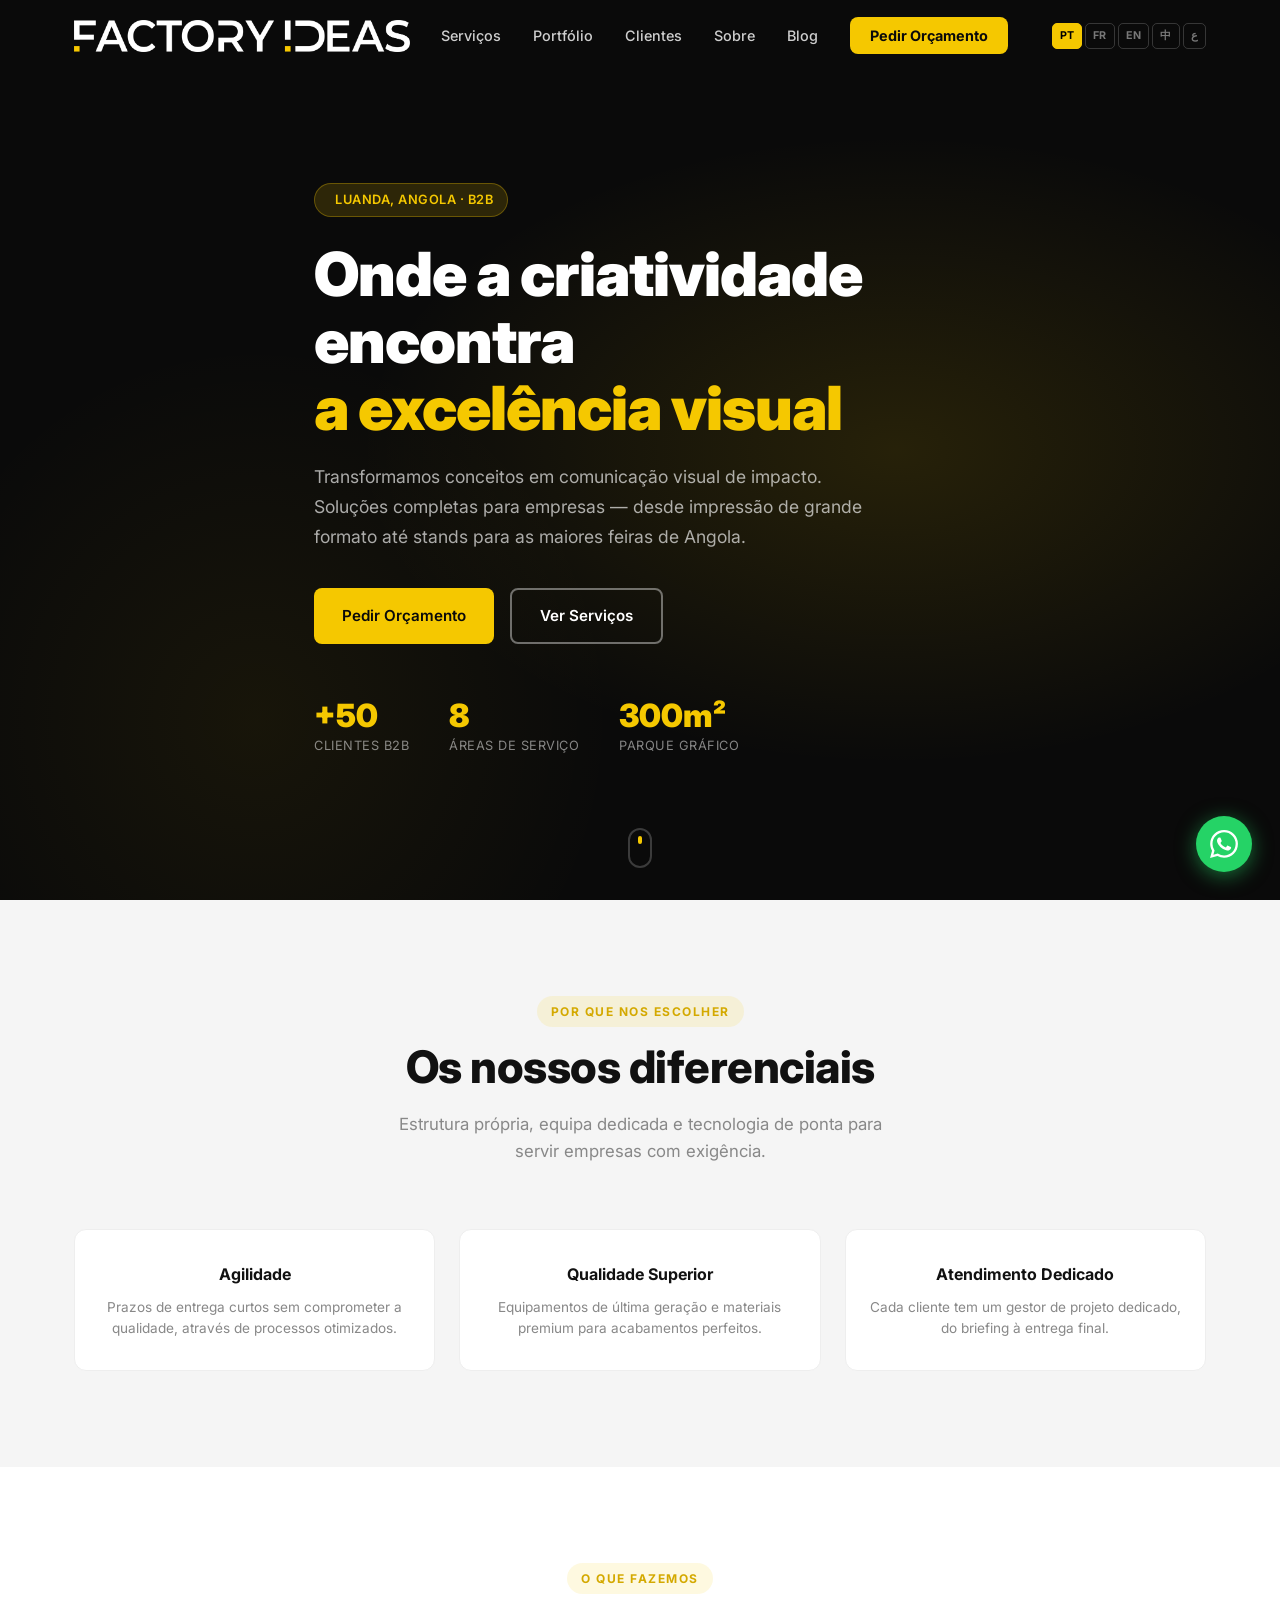
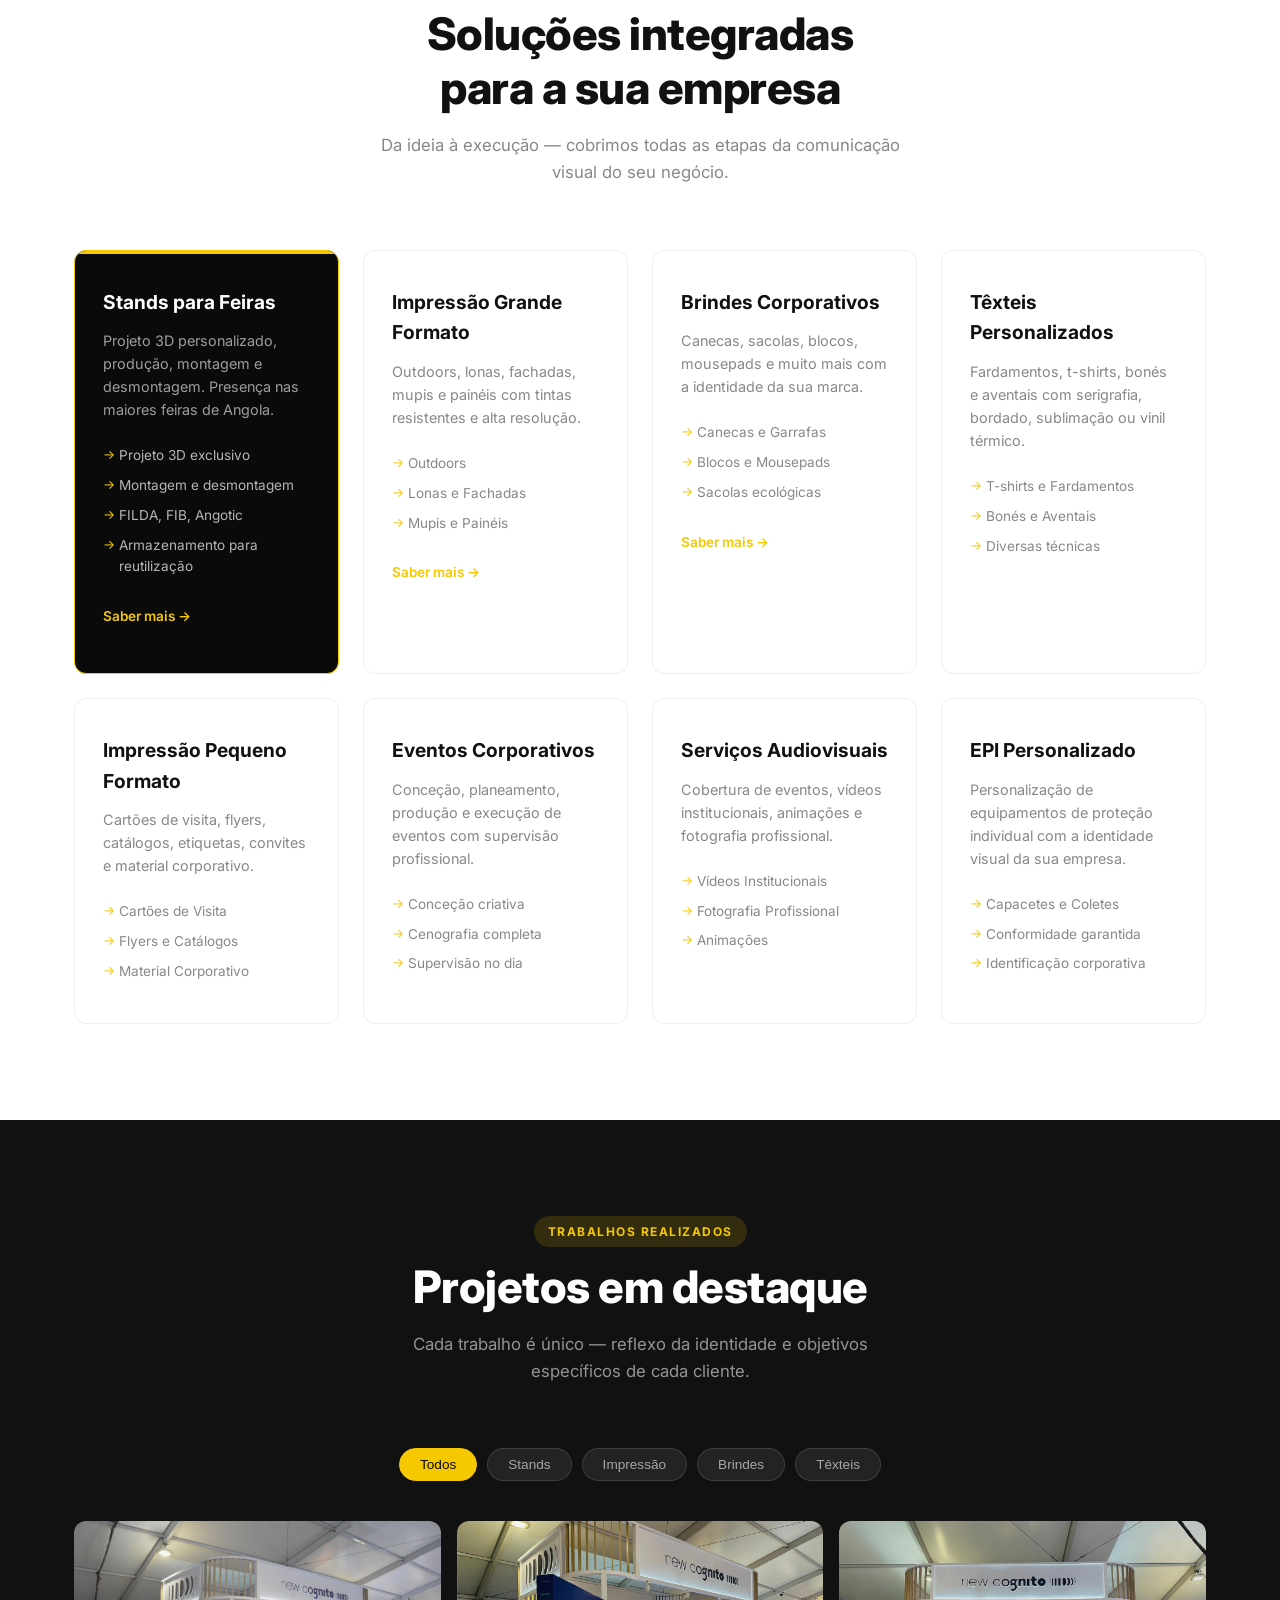
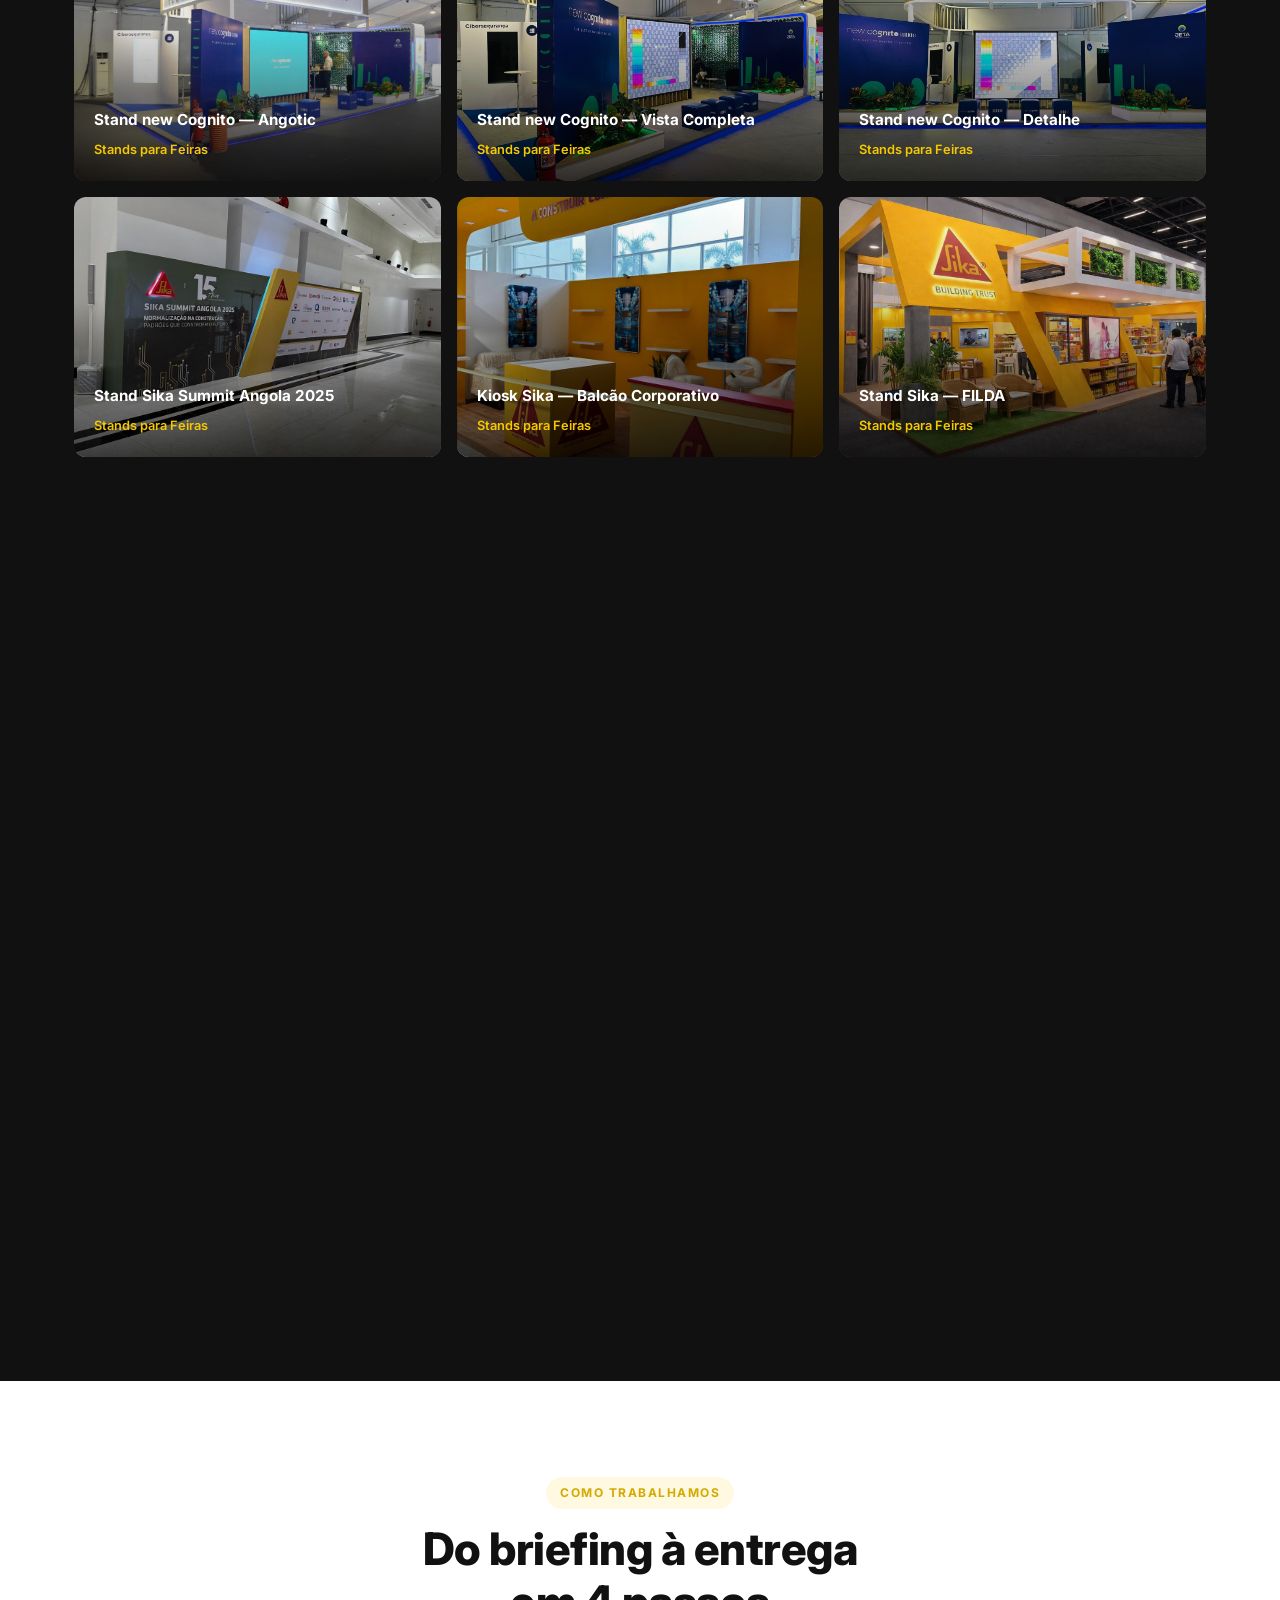
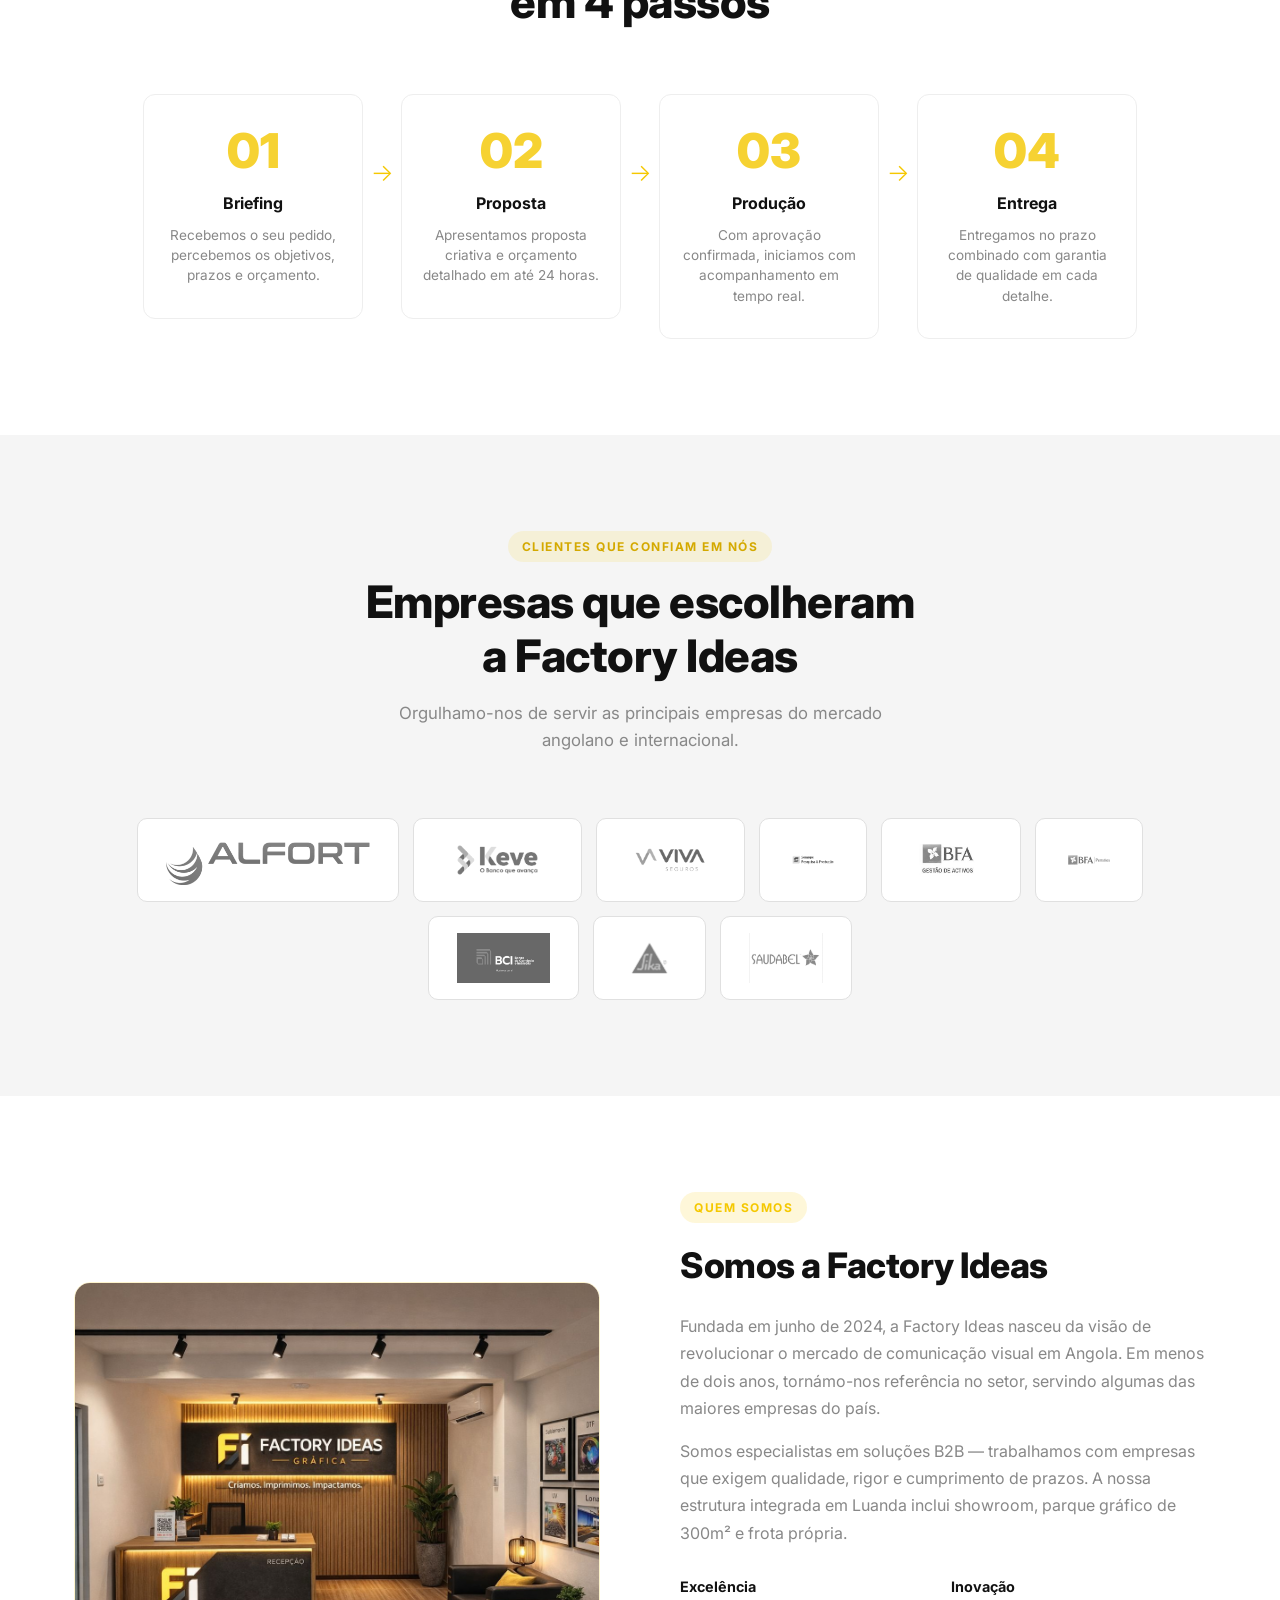
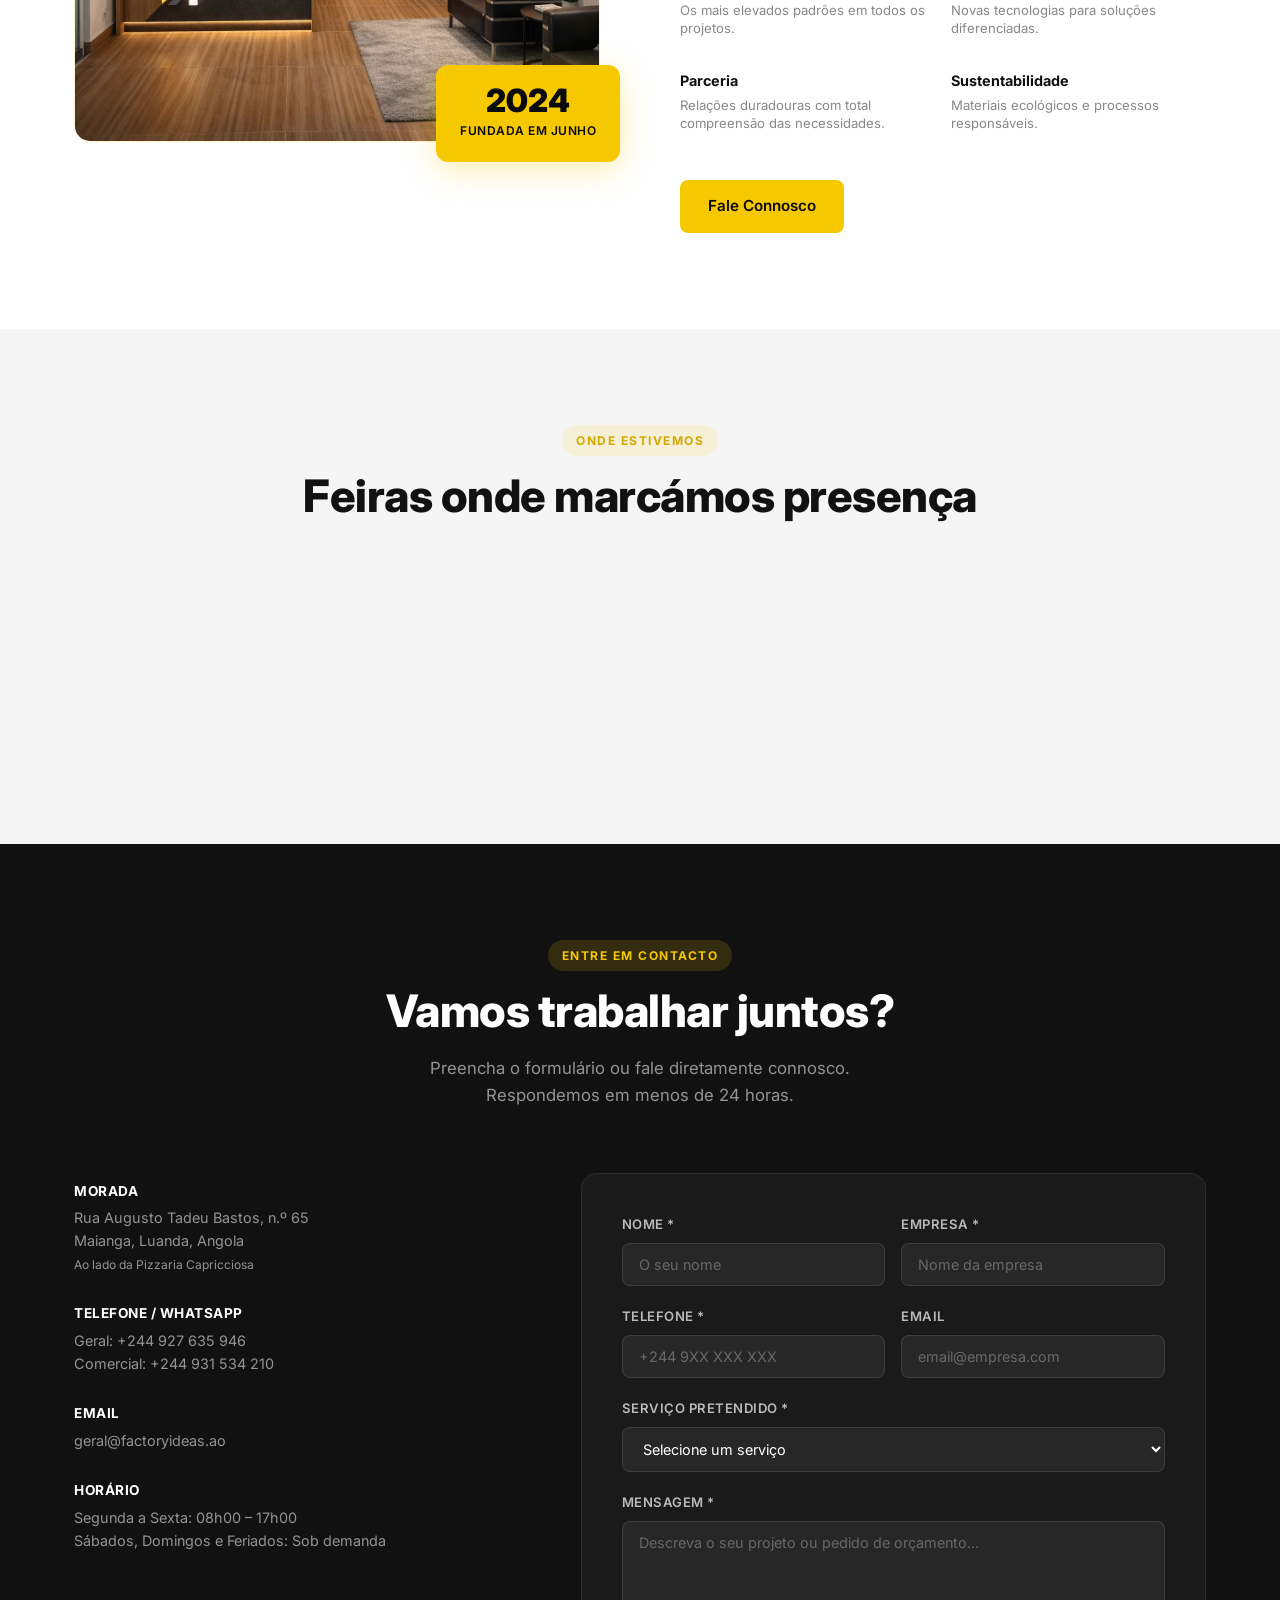
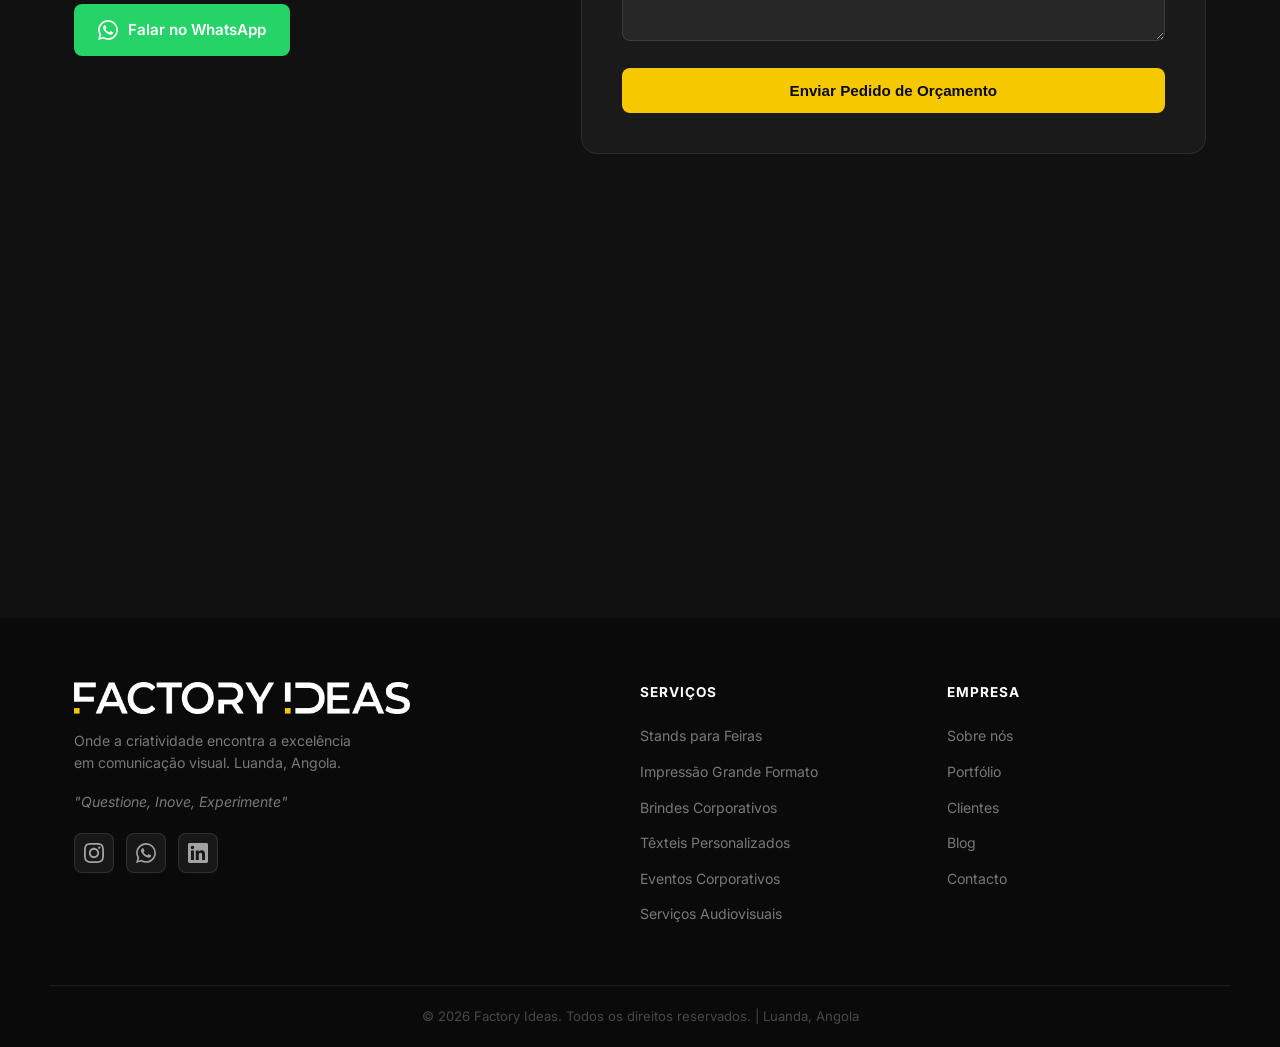
==== index.html @ 939442af "Refinar endereço: Maianga + landmark Pizzaria Capricciosa - addressLocality JSON-LD: "Luanda" → "Mai" ====
<!DOCTYPE html>
<html lang="pt" dir="ltr">
<head>
  <meta charset="UTF-8" />
  <meta name="viewport" content="width=device-width, initial-scale=1.0" />

  <!-- ══ SEO PRIMÁRIO ══════════════════════════════════════════════ -->
  <title>Factory Ideas | Stands para Feiras, Impressão & Comunicação Visual em Angola</title>
  <meta name="description" content="Factory Ideas — Especialistas B2B em comunicação visual em Angola. Stands para feiras FILDA, FIB e Angotic, impressão de grande formato, brindes corporativos, têxteis personalizados e eventos. Parque gráfico próprio de 300m² em Luanda." />
  <meta name="keywords" content="stands para feiras Angola, stands FILDA, stands FIB, stands Angotic, impressão grande formato Luanda, brindes corporativos Angola, comunicação visual Angola, têxteis personalizados Angola, eventos corporativos Angola, Factory Ideas, produção gráfica Luanda, gráfica em Luanda, gráfica Angola, EPI personalizado Angola, uniformes corporativos Angola, fardamentos empresariais Luanda, roll-ups Luanda, banners Angola, outdoors Luanda, sinalética Angola, design gráfico Luanda, branding Angola, publicidade Angola" />
  <meta name="author" content="Factory Ideas" />
  <meta name="robots" content="index, follow, max-image-preview:large, max-snippet:-1, max-video-preview:-1" />
  <meta name="theme-color" content="#0A0A0A" />
  <meta name="google-site-verification" content="xNqT1PXM_LF_NpMO4c_1KA5Avrl47koDBpOOQMMRkoU" />
  <meta name="copyright" content="Factory Ideas, Luanda, Angola" />
  <meta name="language" content="Portuguese" />
  <meta name="revisit-after" content="7 days" />
  <meta name="rating" content="general" />

  <!-- ══ CANONICAL & HREFLANG ═════════════════════════════════════ -->
  <link rel="canonical" href="https://www.factoryideas.ao/" />
  <link rel="alternate" hreflang="pt" href="https://www.factoryideas.ao/" />
  <link rel="alternate" hreflang="en" href="https://www.factoryideas.ao/?lang=en" />
  <link rel="alternate" hreflang="fr" href="https://www.factoryideas.ao/?lang=fr" />
  <link rel="alternate" hreflang="zh-Hans" href="https://www.factoryideas.ao/?lang=zh" />
  <link rel="alternate" hreflang="ar" href="https://www.factoryideas.ao/?lang=ar" />
  <link rel="alternate" hreflang="x-default" href="https://www.factoryideas.ao/" />

  <!-- ══ GEO / LOCAL SEO ══════════════════════════════════════════ -->
  <meta name="geo.region" content="AO-LUA" />
  <meta name="geo.placename" content="Luanda, Angola" />
  <meta name="geo.position" content="-8.8383;13.2344" />
  <meta name="ICBM" content="-8.8383, 13.2344" />

  <!-- ══ OPEN GRAPH (Facebook, LinkedIn, WhatsApp) ════════════════ -->
  <meta property="og:type" content="website" />
  <meta property="og:site_name" content="Factory Ideas" />
  <meta property="og:title" content="Factory Ideas | Stands, Impressão & Comunicação Visual em Angola" />
  <meta property="og:description" content="Especialistas B2B em comunicação visual — stands para FILDA, FIB e Angotic, impressão de grande formato, brindes corporativos e têxteis personalizados. Parque gráfico 300m² em Luanda, Angola." />
  <meta property="og:image" content="https://www.factoryideas.ao/images/stand-cognito-1.jpg" />
  <meta property="og:image:width" content="1200" />
  <meta property="og:image:height" content="630" />
  <meta property="og:image:alt" content="Stand corporativo produzido pela Factory Ideas para a Angotic" />
  <meta property="og:url" content="https://www.factoryideas.ao/" />
  <meta property="og:locale" content="pt_AO" />
  <meta property="og:locale:alternate" content="en_US" />
  <meta property="og:locale:alternate" content="fr_FR" />

  <!-- ══ TWITTER / X CARD ═════════════════════════════════════════ -->
  <meta name="twitter:card" content="summary_large_image" />
  <meta name="twitter:site" content="@factoryideasao" />
  <meta name="twitter:creator" content="@factoryideasao" />
  <meta name="twitter:title" content="Factory Ideas | Comunicação Visual B2B em Angola" />
  <meta name="twitter:description" content="Stands para feiras, impressão de grande formato, brindes corporativos e têxteis personalizados para empresas em Angola." />
  <meta name="twitter:image" content="https://www.factoryideas.ao/images/stand-cognito-1.jpg" />
  <meta name="twitter:image:alt" content="Stand corporativo produzido pela Factory Ideas" />

  <!-- ══ FAVICON ═══════════════════════════════════════════════════ -->
  <link rel="icon" type="image/svg+xml" href="data:image/svg+xml,%3Csvg xmlns='http://www.w3.org/2000/svg' viewBox='0 0 191.89 185.86'%3E%3Crect width='191.89' height='185.86' fill='%230A0A0A'/%3E%3Cpath fill='%23F5C800' d='M33.05,28.94v56.56h85.92v29.21H33.05v.02H0V0h129.9v28.94H33.05Z'/%3E%3Cpath fill='%23F5C800' d='M158.84,0h33.05v114.72h-33.05V0Z'/%3E%3Crect fill='%23F5C800' y='152.81' width='33.05' height='33.05'/%3E%3Crect fill='%23F5C800' x='158.84' y='152.81' width='33.05' height='33.05'/%3E%3C/svg%3E" />
  <link rel="apple-touch-icon" href="images/apple-touch-icon.png" />
  <link rel="manifest" href="manifest.json" />

  <!-- ══ PERFORMANCE ═══════════════════════════════════════════════ -->
  <link rel="preconnect" href="https://fonts.googleapis.com" />
  <link rel="preconnect" href="https://fonts.gstatic.com" crossorigin />
  <link rel="preload" as="image" href="images/stand-cognito-1.jpg" />
  <link href="https://fonts.googleapis.com/css2?family=Inter:wght@300;400;500;600;700;800;900&display=swap" rel="stylesheet" />
  <link rel="stylesheet" href="style.css" />
  <link rel="sitemap" type="application/xml" title="Sitemap" href="/sitemap.xml" />

  <!-- ══ JSON-LD STRUCTURED DATA ══════════════════════════════════ -->
  <script type="application/ld+json">
  {
    "@context": "https://schema.org",
    "@graph": [
      {
        "@type": ["LocalBusiness", "ProfessionalService"],
        "@id": "https://www.factoryideas.ao/#business",
        "name": "Factory Ideas",
        "legalName": "Factory Ideas — Comunicação Visual Lda.",
        "alternateName": ["Factory Ideas Angola", "Factory Ideas Luanda", "FI Comunicação Visual"],
        "description": "Especialistas em comunicação visual B2B em Angola. Stands para feiras, impressão de grande formato, brindes corporativos, têxteis personalizados e eventos corporativos. Parque gráfico próprio de 300m² em Luanda.",
        "slogan": "Comunicação Visual B2B de Excelência em Angola",
        "url": "https://www.factoryideas.ao",
        "logo": {
          "@type": "ImageObject",
          "url": "https://www.factoryideas.ao/images/logo-branco.png",
          "width": 300,
          "height": 100
        },
        "image": [
          "https://www.factoryideas.ao/images/stand-cognito-1.jpg",
          "https://www.factoryideas.ao/images/stand-sika-summit.jpg",
          "https://www.factoryideas.ao/images/recepcao.jpg"
        ],
        "telephone": ["+244927635946", "+244931534210"],
        "email": "geral@factoryideas.ao",
        "address": {
          "@type": "PostalAddress",
          "streetAddress": "Rua Augusto Tadeu Bastos, n.º 65",
          "addressLocality": "Maianga",
          "addressRegion": "Luanda",
          "postalCode": "",
          "addressCountry": "AO"
        },
        "hasMap": "https://www.google.com/maps?q=Pizzaria+Capricciosa+Maianga+Luanda+Angola",
        "openingHoursSpecification": [
          {
            "@type": "OpeningHoursSpecification",
            "dayOfWeek": ["Monday","Tuesday","Wednesday","Thursday","Friday"],
            "opens": "08:00",
            "closes": "17:00"
          },
          {
            "@type": "OpeningHoursSpecification",
            "dayOfWeek": "Saturday",
            "opens": "09:00",
            "closes": "13:00"
          }
        ],
        "priceRange": "$$",
        "currenciesAccepted": "AOA, USD",
        "paymentAccepted": "Transferência Bancária, Numerário",
        "areaServed": [
          { "@type": "Country", "name": "Angola" },
          { "@type": "City", "name": "Luanda" },
          { "@type": "City", "name": "Benguela" },
          { "@type": "City", "name": "Huambo" },
          { "@type": "City", "name": "Lobito" }
        ],
        "knowsAbout": [
          "Comunicação Visual",
          "Stands para Feiras",
          "Impressão Digital Grande Formato",
          "Brindes Corporativos",
          "Sinalética",
          "Têxteis Personalizados",
          "Eventos Corporativos",
          "Produção Gráfica",
          "Design Gráfico",
          "Branding Corporativo",
          "Outdoors e Mupis",
          "Fardamentos Empresariais",
          "Decoração de Montras",
          "Vinil Adesivo",
          "Roll-ups e X-Banners"
        ],
        "knowsLanguage": ["pt", "en", "fr", "zh", "ar"],
        "foundingDate": "2024-06",
        "numberOfEmployees": {
          "@type": "QuantitativeValue",
          "minValue": 10,
          "maxValue": 20
        },
        "parentOrganization": {
          "@type": "Organization",
          "name": "INOV Holding",
          "url": "https://www.inov.ao"
        },
        "hasOfferCatalog": {
          "@type": "OfferCatalog",
          "name": "Serviços de Comunicação Visual",
          "itemListElement": [
            { "@type": "Offer", "itemOffered": { "@type": "Service", "name": "Stands para Feiras", "description": "Projecto 3D personalizado, produção, montagem e desmontagem para FILDA, FIB, Angotic e mais feiras.", "serviceType": "Stand Design & Build", "areaServed": "Angola", "provider": { "@id": "https://www.factoryideas.ao/#business" } } },
            { "@type": "Offer", "itemOffered": { "@type": "Service", "name": "Impressão Grande Formato", "description": "Outdoors, lonas, fachadas, mupis e painéis com tintas UV resistentes e alta resolução.", "serviceType": "Large Format Printing", "areaServed": "Angola" } },
            { "@type": "Offer", "itemOffered": { "@type": "Service", "name": "Brindes Corporativos", "description": "Canecas, sacolas, blocos, mousepads e artigos personalizados com a identidade da sua marca.", "serviceType": "Corporate Merchandise", "areaServed": "Angola" } },
            { "@type": "Offer", "itemOffered": { "@type": "Service", "name": "Têxteis Personalizados", "description": "Fardamentos, t-shirts, bonés e aventais com serigrafia, bordado, sublimação ou vinil térmico.", "serviceType": "Custom Textiles", "areaServed": "Angola" } },
            { "@type": "Offer", "itemOffered": { "@type": "Service", "name": "Eventos Corporativos", "description": "Conceção, planeamento, produção e execução de eventos com supervisão profissional.", "serviceType": "Event Production", "areaServed": "Angola" } },
            { "@type": "Offer", "itemOffered": { "@type": "Service", "name": "Serviços Audiovisuais", "description": "Cobertura de eventos, vídeos institucionais, animações e fotografia profissional.", "serviceType": "Audiovisual Services", "areaServed": "Angola" } },
            { "@type": "Offer", "itemOffered": { "@type": "Service", "name": "EPI Personalizado", "description": "Personalização de equipamentos de proteção individual com identidade visual corporativa.", "serviceType": "Custom PPE", "areaServed": "Angola" } },
            { "@type": "Offer", "itemOffered": { "@type": "Service", "name": "Sinalética e Placas", "description": "Placas de identificação, sinalização interior e exterior, letras em acrílico, PVC e alumínio.", "serviceType": "Signage", "areaServed": "Angola" } },
            { "@type": "Offer", "itemOffered": { "@type": "Service", "name": "Roll-ups e X-Banners", "description": "Estruturas portáteis com impressão de alta qualidade para eventos, recepções e pontos de venda.", "serviceType": "Portable Displays", "areaServed": "Angola" } },
            { "@type": "Offer", "itemOffered": { "@type": "Service", "name": "Design Gráfico", "description": "Criação de identidade visual, logotipos, catálogos, brochuras e materiais de marketing.", "serviceType": "Graphic Design", "areaServed": "Angola" } }
          ]
        },
        "sameAs": [
          "https://www.instagram.com/factoryideas.ao",
          "https://www.facebook.com/factoryideas.ao",
          "https://www.linkedin.com/company/factory-ideas-ao"
        ],
        "aggregateRating": {
          "@type": "AggregateRating",
          "ratingValue": "4.9",
          "reviewCount": "47",
          "bestRating": "5",
          "worstRating": "1"
        }
      },
      {
        "@type": "WebSite",
        "@id": "https://www.factoryideas.ao/#website",
        "url": "https://www.factoryideas.ao",
        "name": "Factory Ideas",
        "alternateName": "Factory Ideas Angola",
        "description": "Comunicação Visual B2B de Excelência em Angola",
        "publisher": { "@id": "https://www.factoryideas.ao/#business" },
        "inLanguage": ["pt-AO", "en", "fr", "zh-Hans", "ar"],
        "potentialAction": [
          {
            "@type": "SearchAction",
            "target": {
              "@type": "EntryPoint",
              "urlTemplate": "https://www.factoryideas.ao/?q={search_term_string}"
            },
            "query-input": "required name=search_term_string"
          },
          {
            "@type": "ContactAction",
            "target": "https://www.factoryideas.ao/#contacto"
          }
        ]
      },
      {
        "@type": "WebPage",
        "@id": "https://www.factoryideas.ao/#webpage",
        "url": "https://www.factoryideas.ao/",
        "name": "Factory Ideas | Stands para Feiras, Impressão & Comunicação Visual em Angola",
        "isPartOf": { "@id": "https://www.factoryideas.ao/#website" },
        "about": { "@id": "https://www.factoryideas.ao/#business" },
        "description": "Empresa líder de comunicação visual B2B em Angola. Stands para feiras FILDA, FIB, Angotic. Impressão grande formato, brindes corporativos, têxteis personalizados e eventos. Gráfica em Luanda com parque próprio de 300m².",
        "primaryImageOfPage": {
          "@type": "ImageObject",
          "url": "https://www.factoryideas.ao/images/stand-cognito-1.jpg"
        },
        "breadcrumb": {
          "@type": "BreadcrumbList",
          "itemListElement": [
            { "@type": "ListItem", "position": 1, "name": "Início", "item": "https://www.factoryideas.ao/" }
          ]
        },
        "speakable": {
          "@type": "SpeakableSpecification",
          "cssSelector": ["h1", "h2", ".section-header p"]
        },
        "lastReviewed": "2026-04-08"
      },
      {
        "@type": "FAQPage",
        "mainEntity": [
          {
            "@type": "Question",
            "name": "Que tipos de stands fazem para feiras em Angola?",
            "acceptedAnswer": { "@type": "Answer", "text": "A Factory Ideas produz stands personalizados para todas as principais feiras de Angola — FILDA, FIB, Angotic, Agro Expo, Saúde Expo e Tech Angola. Inclui projecto 3D exclusivo, produção, montagem, desmontagem e armazenamento para reutilização." }
          },
          {
            "@type": "Question",
            "name": "Fazem entrega de brindes corporativos em toda Angola?",
            "acceptedAnswer": { "@type": "Answer", "text": "Sim. A Factory Ideas entrega brindes corporativos em todo o território angolano. Temos stock de materiais prontos e também produzimos por encomenda com a identidade visual da sua empresa." }
          },
          {
            "@type": "Question",
            "name": "Qual é o prazo mínimo para encomendar um stand para feira?",
            "acceptedAnswer": { "@type": "Answer", "text": "Recomendamos um prazo mínimo de 3 a 4 semanas para stands de média complexidade. Para projectos maiores ou com elementos especiais, sugerimos 6 a 8 semanas. Contacte-nos para projectos urgentes." }
          },
          {
            "@type": "Question",
            "name": "Fazem impressão de grande formato para exteriores?",
            "acceptedAnswer": { "@type": "Answer", "text": "Sim. Produzimos outdoors, lonas de fachada, mupis, painéis de rua e revestimentos de superfícies com tintas UV resistentes às condições climatéricas de Angola." }
          },
          {
            "@type": "Question",
            "name": "Como posso solicitar um orçamento?",
            "acceptedAnswer": { "@type": "Answer", "text": "Pode solicitar um orçamento preenchendo o formulário no nosso site, enviando email para geral@factoryideas.ao, ou contactando-nos directamente via WhatsApp no +244 927 635 946. Respondemos em menos de 24 horas." }
          },
          {
            "@type": "Question",
            "name": "Onde fica a gráfica da Factory Ideas em Luanda?",
            "acceptedAnswer": { "@type": "Answer", "text": "A Factory Ideas está localizada na Rua Augusto Tadeu Bastos, n.º 65, Maianga, Luanda — ao lado da Pizzaria Capricciosa. Temos um parque gráfico próprio de 300m² com equipamentos de impressão digital de última geração. Pode visitar o nosso showroom de segunda a sexta das 08h às 17h." }
          },
          {
            "@type": "Question",
            "name": "A Factory Ideas faz fardamentos e uniformes corporativos?",
            "acceptedAnswer": { "@type": "Answer", "text": "Sim. Produzimos fardamentos empresariais completos incluindo t-shirts, polos, camisas, bonés, aventais e coletes. Utilizamos técnicas de serigrafia, bordado, sublimação e vinil térmico. Fazemos desde pequenas quantidades até grandes encomendas para empresas." }
          },
          {
            "@type": "Question",
            "name": "Qual é a melhor gráfica em Luanda para empresas?",
            "acceptedAnswer": { "@type": "Answer", "text": "A Factory Ideas é uma referência em comunicação visual B2B em Luanda, com parque gráfico próprio de 300m² na Maianga. Oferecemos impressão de grande formato, produção de stands, brindes, têxteis e eventos corporativos. Trabalhamos com as maiores marcas de Angola incluindo clientes das feiras FILDA, FIB e Angotic." }
          },
          {
            "@type": "Question",
            "name": "Fazem roll-ups e banners para eventos em Luanda?",
            "acceptedAnswer": { "@type": "Answer", "text": "Sim. Produzimos roll-ups, X-banners, backdrops, bandeiras e todo tipo de material portátil para eventos, conferências, lançamentos de produtos e pontos de venda. Impressão em alta resolução com entrega rápida em Luanda." }
          },
          {
            "@type": "Question",
            "name": "A Factory Ideas faz design gráfico e branding?",
            "acceptedAnswer": { "@type": "Answer", "text": "Sim. A nossa equipa de design cria identidades visuais completas, logotipos, catálogos, brochuras, packaging e materiais de marketing. Fazemos o projecto 3D de stands e toda a comunicação visual integrada para a sua marca." }
          }
        ]
      }
    ]
  }
  </script>
</head>
<body>

  <!-- NAV -->
  <nav id="navbar">
    <div class="container nav-inner">
      <a href="#" class="logo">
        <img src="images/logo-branco.png" alt="Factory Ideas" class="logo-img" />
      </a>
      <ul class="nav-links" id="navLinks">
        <li><a href="#servicos" data-i18n="nav.servicos">Serviços</a></li>
        <li><a href="#portfolio" data-i18n="nav.portfolio">Portfólio</a></li>
        <li><a href="#clientes" data-i18n="nav.clientes">Clientes</a></li>
        <li><a href="#sobre" data-i18n="nav.sobre">Sobre</a></li>
        <li><a href="/blog/">Blog</a></li>
        <li><a href="#contacto" class="btn-nav" data-i18n="nav.orcamento">Pedir Orçamento</a></li>
      </ul>
      <div class="lang-switcher" id="langSwitcher">
        <button class="lang-btn active" data-lang="pt" onclick="setLang('pt')">PT</button>
        <button class="lang-btn" data-lang="fr" onclick="setLang('fr')">FR</button>
        <button class="lang-btn" data-lang="en" onclick="setLang('en')">EN</button>
        <button class="lang-btn" data-lang="zh" onclick="setLang('zh')">中</button>
        <button class="lang-btn" data-lang="ar" onclick="setLang('ar')">ع</button>
      </div>
      <button class="hamburger" id="hamburger" aria-label="Menu">
        <span></span><span></span><span></span>
      </button>
    </div>
  </nav>

  <!-- HERO -->
  <section class="hero" id="inicio">
    <div class="hero-bg"></div>
    <div class="container hero-content">
      <span class="badge" data-i18n="hero.badge">Luanda, Angola · B2B</span>
      <h1 data-i18n-html="hero.h1">Onde a criatividade encontra<br /><em>a excelência visual</em></h1>
      <p data-i18n="hero.p">Transformamos conceitos em comunicação visual de impacto. Soluções completas para empresas — desde impressão de grande formato até stands para as maiores feiras de Angola.</p>
      <div class="hero-btns">
        <a href="#contacto" class="btn btn-primary" data-i18n="hero.btn1">Pedir Orçamento</a>
        <a href="#servicos" class="btn btn-outline" data-i18n="hero.btn2">Ver Serviços</a>
      </div>
      <div class="hero-stats">
        <div class="stat"><strong>+50</strong><span data-i18n="hero.stat1">Clientes B2B</span></div>
        <div class="stat"><strong>8</strong><span data-i18n="hero.stat2">Áreas de Serviço</span></div>
        <div class="stat"><strong>300m²</strong><span data-i18n="hero.stat3">Parque Gráfico</span></div>
      </div>
    </div>
    <div class="hero-scroll"><span></span></div>
  </section>

  <!-- DIFERENCIAIS -->
  <section class="section section-dif">
    <div class="container">
      <div class="section-header">
        <span class="tag" data-i18n="dif.tag">Por que nos escolher</span>
        <h2 data-i18n="dif.h2">Os nossos diferenciais</h2>
        <p data-i18n="dif.p">Estrutura própria, equipa dedicada e tecnologia de ponta para servir empresas com exigência.</p>
      </div>
      <div class="dif-grid">
        <div class="dif-card">
          <h3 data-i18n="dif.c1.h3">Agilidade</h3>
          <p data-i18n="dif.c1.p">Prazos de entrega curtos sem comprometer a qualidade, através de processos otimizados.</p>
        </div>
        <div class="dif-card">
          <h3 data-i18n="dif.c2.h3">Qualidade Superior</h3>
          <p data-i18n="dif.c2.p">Equipamentos de última geração e materiais premium para acabamentos perfeitos.</p>
        </div>
        <div class="dif-card">
          <h3 data-i18n="dif.c3.h3">Atendimento Dedicado</h3>
          <p data-i18n="dif.c3.p">Cada cliente tem um gestor de projeto dedicado, do briefing à entrega final.</p>
        </div>
      </div>
    </div>
  </section>

  <!-- SERVIÇOS -->
  <section class="section" id="servicos">
    <div class="container">
      <div class="section-header">
        <span class="tag" data-i18n="serv.tag">O que fazemos</span>
        <h2 data-i18n-html="serv.h2">Soluções integradas<br />para a sua empresa</h2>
        <p data-i18n="serv.p">Da ideia à execução — cobrimos todas as etapas da comunicação visual do seu negócio.</p>
      </div>
      <div class="services-grid">
        <div class="service-card featured">
          <h3 data-i18n="s1.h3">Stands para Feiras</h3>
          <p data-i18n="s1.p">Projeto 3D personalizado, produção, montagem e desmontagem. Presença nas maiores feiras de Angola.</p>
          <ul>
            <li data-i18n="s1.i1">Projeto 3D exclusivo</li>
            <li data-i18n="s1.i2">Montagem e desmontagem</li>
            <li data-i18n="s1.i3">FILDA, FIB, Angotic</li>
            <li data-i18n="s1.i4">Armazenamento para reutilização</li>
          </ul>
          <a href="/stands-feiras/" class="service-card-link">Saber mais →</a>
        </div>
        <div class="service-card">
          <h3 data-i18n="s2.h3">Impressão Grande Formato</h3>
          <p data-i18n="s2.p">Outdoors, lonas, fachadas, mupis e painéis com tintas resistentes e alta resolução.</p>
          <ul>
            <li data-i18n="s2.i1">Outdoors</li>
            <li data-i18n="s2.i2">Lonas e Fachadas</li>
            <li data-i18n="s2.i3">Mupis e Painéis</li>
          </ul>
          <a href="/impressao-grande-formato/" class="service-card-link">Saber mais →</a>
        </div>
        <div class="service-card">
          <h3 data-i18n="s3.h3">Brindes Corporativos</h3>
          <p data-i18n="s3.p">Canecas, sacolas, blocos, mousepads e muito mais com a identidade da sua marca.</p>
          <ul>
            <li data-i18n="s3.i1">Canecas e Garrafas</li>
            <li data-i18n="s3.i2">Blocos e Mousepads</li>
            <li data-i18n="s3.i3">Sacolas ecológicas</li>
          </ul>
          <a href="/brindes-corporativos/" class="service-card-link">Saber mais →</a>
        </div>
        <div class="service-card">
          <h3 data-i18n="s4.h3">Têxteis Personalizados</h3>
          <p data-i18n="s4.p">Fardamentos, t-shirts, bonés e aventais com serigrafia, bordado, sublimação ou vinil térmico.</p>
          <ul>
            <li data-i18n="s4.i1">T-shirts e Fardamentos</li>
            <li data-i18n="s4.i2">Bonés e Aventais</li>
            <li data-i18n="s4.i3">Diversas técnicas</li>
          </ul>
        </div>
        <div class="service-card">
          <h3 data-i18n="s5.h3">Impressão Pequeno Formato</h3>
          <p data-i18n="s5.p">Cartões de visita, flyers, catálogos, etiquetas, convites e material corporativo.</p>
          <ul>
            <li data-i18n="s5.i1">Cartões de Visita</li>
            <li data-i18n="s5.i2">Flyers e Catálogos</li>
            <li data-i18n="s5.i3">Material Corporativo</li>
          </ul>
        </div>
        <div class="service-card">
          <h3 data-i18n="s6.h3">Eventos Corporativos</h3>
          <p data-i18n="s6.p">Conceção, planeamento, produção e execução de eventos com supervisão profissional.</p>
          <ul>
            <li data-i18n="s6.i1">Conceção criativa</li>
            <li data-i18n="s6.i2">Cenografia completa</li>
            <li data-i18n="s6.i3">Supervisão no dia</li>
          </ul>
        </div>
        <div class="service-card">
          <h3 data-i18n="s7.h3">Serviços Audiovisuais</h3>
          <p data-i18n="s7.p">Cobertura de eventos, vídeos institucionais, animações e fotografia profissional.</p>
          <ul>
            <li data-i18n="s7.i1">Vídeos Institucionais</li>
            <li data-i18n="s7.i2">Fotografia Profissional</li>
            <li data-i18n="s7.i3">Animações</li>
          </ul>
        </div>
        <div class="service-card">
          <h3 data-i18n="s8.h3">EPI Personalizado</h3>
          <p data-i18n="s8.p">Personalização de equipamentos de proteção individual com a identidade visual da sua empresa.</p>
          <ul>
            <li data-i18n="s8.i1">Capacetes e Coletes</li>
            <li data-i18n="s8.i2">Conformidade garantida</li>
            <li data-i18n="s8.i3">Identificação corporativa</li>
          </ul>
        </div>
      </div>
    </div>
  </section>

  <!-- PORTFOLIO -->
  <section class="section section-dark" id="portfolio">
    <div class="container">
      <div class="section-header light">
        <span class="tag" data-i18n="port.tag">Trabalhos realizados</span>
        <h2 data-i18n="port.h2">Projetos em destaque</h2>
        <p data-i18n="port.p">Cada trabalho é único — reflexo da identidade e objetivos específicos de cada cliente.</p>
      </div>
      <div class="portfolio-filter">
        <button class="filter-btn active" data-filter="all" data-i18n="port.all">Todos</button>
        <button class="filter-btn" data-filter="stands" data-i18n="port.stands">Stands</button>
        <button class="filter-btn" data-filter="impressao" data-i18n="port.impressao">Impressão</button>
        <button class="filter-btn" data-filter="brindes" data-i18n="port.brindes">Brindes</button>
        <button class="filter-btn" data-filter="texteis" data-i18n="port.texteis">Têxteis</button>
      </div>
      <div class="portfolio-grid" id="portfolioGrid">
        <div class="portfolio-item" data-cat="stands">
          <div class="portfolio-img" style="background-image:url('images/stand-cognito-1.jpg')">
            <div class="portfolio-overlay"><h4>Stand new Cognito — Angotic</h4><span data-i18n="s1.h3">Stands para Feiras</span></div>
          </div>
        </div>
        <div class="portfolio-item" data-cat="stands">
          <div class="portfolio-img" style="background-image:url('images/stand-cognito-2.jpg')">
            <div class="portfolio-overlay"><h4>Stand new Cognito — Vista Completa</h4><span data-i18n="s1.h3">Stands para Feiras</span></div>
          </div>
        </div>
        <div class="portfolio-item" data-cat="stands">
          <div class="portfolio-img" style="background-image:url('images/stand-cognito-3.jpg')">
            <div class="portfolio-overlay"><h4>Stand new Cognito — Detalhe</h4><span data-i18n="s1.h3">Stands para Feiras</span></div>
          </div>
        </div>
        <div class="portfolio-item" data-cat="stands">
          <div class="portfolio-img" style="background-image:url('images/stand-sika-summit.jpg')">
            <div class="portfolio-overlay"><h4>Stand Sika Summit Angola 2025</h4><span data-i18n="s1.h3">Stands para Feiras</span></div>
          </div>
        </div>
        <div class="portfolio-item" data-cat="stands">
          <div class="portfolio-img" style="background-image:url('images/stand-sika-kiosk.jpg')">
            <div class="portfolio-overlay"><h4>Kiosk Sika — Balcão Corporativo</h4><span data-i18n="s1.h3">Stands para Feiras</span></div>
          </div>
        </div>
        <div class="portfolio-item" data-cat="stands">
          <div class="portfolio-img" style="background-image:url('images/stand-sika-1.jpg')">
            <div class="portfolio-overlay"><h4>Stand Sika — FILDA</h4><span data-i18n="s1.h3">Stands para Feiras</span></div>
          </div>
        </div>
        <div class="portfolio-item" data-cat="impressao">
          <div class="portfolio-img" style="background-image:url('images/lona-tis.jpg')">
            <div class="portfolio-overlay"><h4>Lona Grande Formato — TIS Suntech</h4><span data-i18n="s2.h3">Impressão Grande Formato</span></div>
          </div>
        </div>
        <div class="portfolio-item" data-cat="impressao">
          <div class="portfolio-img" style="background-image:url('images/outdoor-nopea.jpg')">
            <div class="portfolio-overlay"><h4>Outdoor — Nopea Energy</h4><span data-i18n="s2.h3">Impressão Grande Formato</span></div>
          </div>
        </div>
        <div class="portfolio-item" data-cat="brindes">
          <div class="portfolio-img" style="background-image:url('images/brinde-toyota-cfao.jpg')">
            <div class="portfolio-overlay"><h4>Kit Corporativo — Toyota by CFAO</h4><span data-i18n="s3.h3">Brindes Corporativos</span></div>
          </div>
        </div>
        <div class="portfolio-item" data-cat="brindes">
          <div class="portfolio-img" style="background-image:url('images/brinde-keve-garrafa.jpg')">
            <div class="portfolio-overlay"><h4>Garrafa Personalizada — Keve Agronegócio</h4><span data-i18n="s3.h3">Brindes Corporativos</span></div>
          </div>
        </div>
        <div class="portfolio-item" data-cat="brindes">
          <div class="portfolio-img" style="background-image:url('images/caneca-sonangol.jpg')">
            <div class="portfolio-overlay"><h4>Impressão UV — Sonangol E&amp;P</h4><span data-i18n="s3.h3">Brindes Corporativos</span></div>
          </div>
        </div>
        <div class="portfolio-item" data-cat="brindes">
          <div class="portfolio-img" style="background-image:url('images/brinde-set.jpg')">
            <div class="portfolio-overlay"><h4>Set de Brindes Corporativos</h4><span data-i18n="s3.h3">Brindes Corporativos</span></div>
          </div>
        </div>
        <div class="portfolio-item" data-cat="texteis">
          <div class="portfolio-img" style="background-image:url('images/textil-polo.jpg');background-position:top center;">
            <div class="portfolio-overlay"><h4>Polo Bordado — Sonangol E&amp;P</h4><span data-i18n="s4.h3">Têxteis Personalizados</span></div>
          </div>
        </div>
        <div class="portfolio-item" data-cat="brindes">
          <div class="portfolio-img" style="background-image:url('images/brinde-rebuçados.jpg')">
            <div class="portfolio-overlay"><h4>Rebuçados Personalizados</h4><span data-i18n="s3.h3">Brindes Corporativos</span></div>
          </div>
        </div>
      </div>
    </div>
  </section>

  <!-- PROCESSO -->
  <section class="section" id="processo">
    <div class="container">
      <div class="section-header">
        <span class="tag" data-i18n="proc.tag">Como trabalhamos</span>
        <h2 data-i18n-html="proc.h2">Do briefing à entrega<br />em 4 passos</h2>
      </div>
      <div class="process-steps">
        <div class="step">
          <div class="step-num">01</div>
          <h3 data-i18n="proc.s1.h3">Briefing</h3>
          <p data-i18n="proc.s1.p">Recebemos o seu pedido, percebemos os objetivos, prazos e orçamento.</p>
        </div>
        <div class="step-arrow">→</div>
        <div class="step">
          <div class="step-num">02</div>
          <h3 data-i18n="proc.s2.h3">Proposta</h3>
          <p data-i18n="proc.s2.p">Apresentamos proposta criativa e orçamento detalhado em até 24 horas.</p>
        </div>
        <div class="step-arrow">→</div>
        <div class="step">
          <div class="step-num">03</div>
          <h3 data-i18n="proc.s3.h3">Produção</h3>
          <p data-i18n="proc.s3.p">Com aprovação confirmada, iniciamos com acompanhamento em tempo real.</p>
        </div>
        <div class="step-arrow">→</div>
        <div class="step">
          <div class="step-num">04</div>
          <h3 data-i18n="proc.s4.h3">Entrega</h3>
          <p data-i18n="proc.s4.p">Entregamos no prazo combinado com garantia de qualidade em cada detalhe.</p>
        </div>
      </div>
    </div>
  </section>

  <!-- CLIENTES -->
  <section class="section section-clientes" id="clientes">
    <div class="container">
      <div class="section-header">
        <span class="tag" data-i18n="cli.tag">Clientes que confiam em nós</span>
        <h2 data-i18n-html="cli.h2">Empresas que escolheram<br />a Factory Ideas</h2>
        <p data-i18n="cli.p">Orgulhamo-nos de servir as principais empresas do mercado angolano e internacional.</p>
      </div>
      <div class="clients-grid">
        <div class="client-card"><img src="images/clientes/alfort.png" alt="Alfort Petroleum" /></div>
        <div class="client-card"><img src="images/clientes/keve.png" alt="Keve" /></div>
        <div class="client-card"><img src="images/clientes/viva-seguros.png" alt="VIVA Seguros" /></div>
        <div class="client-card"><img src="images/clientes/sonangol.png" alt="Sonangol E&amp;P" /></div>
        <div class="client-card"><img src="images/clientes/bfa-gestao.jpg" alt="BFA Gestão de Activos" /></div>
        <div class="client-card"><img src="images/clientes/bfa-pensoes.jpg" alt="BFA Pensões" /></div>
        <div class="client-card"><img src="images/clientes/bci.png" alt="BCI" /></div>
        <div class="client-card"><img src="images/clientes/sika.png" alt="Sika" /></div>
        <div class="client-card"><img src="images/clientes/saudabel.jpg" alt="Saudabel" /></div>
      </div>
    </div>
  </section>

  <!-- SOBRE -->
  <section class="section section-about" id="sobre">
    <div class="container about-grid">
      <div class="about-visual">
        <div class="about-img-block">
          <div class="about-img-main"><img src="images/recepcao.jpg" alt="Recepção Factory Ideas — Showroom em Luanda" loading="lazy" /></div>
          <div class="about-badge-float">
            <strong data-i18n="sobre.badge.strong">2024</strong>
            <span data-i18n="sobre.badge.span">Fundada em Junho</span>
          </div>
        </div>
      </div>
      <div class="about-text">
        <span class="tag" data-i18n="sobre.tag">Quem somos</span>
        <h2 data-i18n="sobre.h2">Somos a Factory Ideas</h2>
        <p data-i18n="sobre.p1">Fundada em junho de 2024, a Factory Ideas nasceu da visão de revolucionar o mercado de comunicação visual em Angola. Em menos de dois anos, tornámo-nos referência no setor, servindo algumas das maiores empresas do país.</p>
        <p data-i18n="sobre.p2">Somos especialistas em soluções B2B — trabalhamos com empresas que exigem qualidade, rigor e cumprimento de prazos. A nossa estrutura integrada em Luanda inclui showroom, parque gráfico de 300m² e frota própria.</p>
        <div class="values-grid">
          <div class="value-item"><div><strong data-i18n="sobre.v1.h">Excelência</strong><p data-i18n="sobre.v1.p">Os mais elevados padrões em todos os projetos.</p></div></div>
          <div class="value-item"><div><strong data-i18n="sobre.v2.h">Inovação</strong><p data-i18n="sobre.v2.p">Novas tecnologias para soluções diferenciadas.</p></div></div>
          <div class="value-item"><div><strong data-i18n="sobre.v3.h">Parceria</strong><p data-i18n="sobre.v3.p">Relações duradouras com total compreensão das necessidades.</p></div></div>
          <div class="value-item"><div><strong data-i18n="sobre.v4.h">Sustentabilidade</strong><p data-i18n="sobre.v4.p">Materiais ecológicos e processos responsáveis.</p></div></div>
        </div>
        <a href="#contacto" class="btn btn-primary" data-i18n="sobre.btn">Fale Connosco</a>
      </div>
    </div>
  </section>

  <!-- FEIRAS -->
  <section class="section section-feiras">
    <div class="container">
      <div class="section-header">
        <span class="tag" data-i18n="feiras.tag">Onde estivemos</span>
        <h2 data-i18n="feiras.h2">Feiras onde marcámos presença</h2>
      </div>
      <div class="feiras-list">
        <div class="feira">FILDA</div>
        <div class="feira">FIB</div>
        <div class="feira">ANGOTIC</div>
        <div class="feira">AGRO EXPO</div>
        <div class="feira">SAÚDE EXPO</div>
        <div class="feira">TECH ANGOLA</div>
      </div>
    </div>
  </section>

  <!-- CONTACTO -->
  <section class="section section-dark" id="contacto">
    <div class="container">
      <div class="section-header light">
        <span class="tag" data-i18n="cont.tag">Entre em contacto</span>
        <h2 data-i18n="cont.h2">Vamos trabalhar juntos?</h2>
        <p data-i18n="cont.p">Preencha o formulário ou fale diretamente connosco. Respondemos em menos de 24 horas.</p>
      </div>
      <div class="contact-grid">
        <div class="contact-info">
          <div class="contact-item">
            <div>
              <strong data-i18n="cont.morada">Morada</strong>
              <p>Rua Augusto Tadeu Bastos, n.º 65<br />Maianga, Luanda, Angola<br /><small>Ao lado da Pizzaria Capricciosa</small></p>
            </div>
          </div>
          <div class="contact-item">
            <div>
              <strong data-i18n="cont.tel">Telefone / WhatsApp</strong>
              <p>Geral: <a href="tel:+244927635946">+244 927 635 946</a><br />Comercial: <a href="tel:+244931534210">+244 931 534 210</a></p>
            </div>
          </div>
          <div class="contact-item">
            <div>
              <strong data-i18n="cont.email">Email</strong>
              <p><a href="mailto:geral@factoryideas.ao">geral@factoryideas.ao</a></p>
            </div>
          </div>
          <div class="contact-item">
            <div>
              <strong data-i18n="cont.horario">Horário</strong>
              <p data-i18n-html="cont.hours.text">Segunda a Sexta: 08h00 – 17h00<br />Sábados, Domingos e Feriados: Sob demanda</p>
            </div>
          </div>
          <a href="https://wa.me/244927635946" target="_blank" class="btn btn-whatsapp">
            <svg width="20" height="20" viewBox="0 0 24 24" fill="currentColor"><path d="M17.472 14.382c-.297-.149-1.758-.867-2.03-.967-.273-.099-.471-.148-.67.15-.197.297-.767.966-.94 1.164-.173.199-.347.223-.644.075-.297-.15-1.255-.463-2.39-1.475-.883-.788-1.48-1.761-1.653-2.059-.173-.297-.018-.458.13-.606.134-.133.298-.347.446-.52.149-.174.198-.298.298-.497.099-.198.05-.371-.025-.52-.075-.149-.669-1.612-.916-2.207-.242-.579-.487-.5-.669-.51-.173-.008-.371-.01-.57-.01-.198 0-.52.074-.792.372-.272.297-1.04 1.016-1.04 2.479 0 1.462 1.065 2.875 1.213 3.074.149.198 2.096 3.2 5.077 4.487.709.306 1.262.489 1.694.625.712.227 1.36.195 1.871.118.571-.085 1.758-.719 2.006-1.413.248-.694.248-1.289.173-1.413-.074-.124-.272-.198-.57-.347m-5.421 7.403h-.004a9.87 9.87 0 01-5.031-1.378l-.361-.214-3.741.982.998-3.648-.235-.374a9.86 9.86 0 01-1.51-5.26c.001-5.45 4.436-9.884 9.888-9.884 2.64 0 5.122 1.03 6.988 2.898a9.825 9.825 0 012.893 6.994c-.003 5.45-4.437 9.884-9.885 9.884m8.413-18.297A11.815 11.815 0 0012.05 0C5.495 0 .16 5.335.157 11.892c0 2.096.547 4.142 1.588 5.945L.057 24l6.305-1.654a11.882 11.882 0 005.683 1.448h.005c6.554 0 11.89-5.335 11.893-11.893a11.821 11.821 0 00-3.48-8.413z"/></svg>
            <span data-i18n="cont.wa">Falar no WhatsApp</span>
          </a>
        </div>
        <form class="contact-form" id="contactForm">
          <div class="form-row">
            <div class="form-group">
              <label data-i18n="cont.fn">Nome *</label>
              <input type="text" name="nome" data-i18n-ph="cont.fph.n" placeholder="O seu nome" required />
            </div>
            <div class="form-group">
              <label data-i18n="cont.fe">Empresa *</label>
              <input type="text" name="empresa" data-i18n-ph="cont.fph.e" placeholder="Nome da empresa" required />
            </div>
          </div>
          <div class="form-row">
            <div class="form-group">
              <label data-i18n="cont.ft">Telefone *</label>
              <input type="tel" name="telefone" data-i18n-ph="cont.fph.t" placeholder="+244 9XX XXX XXX" required />
            </div>
            <div class="form-group">
              <label data-i18n="cont.fem">Email</label>
              <input type="email" name="email" data-i18n-ph="cont.fph.em" placeholder="email@empresa.com" />
            </div>
          </div>
          <div class="form-group">
            <label data-i18n="cont.fs">Serviço pretendido *</label>
            <select name="servico" id="servicoSelect" required></select>
          </div>
          <div class="form-group">
            <label data-i18n="cont.fm">Mensagem *</label>
            <textarea name="mensagem" rows="4" data-i18n-ph="cont.fph.m" placeholder="Descreva o seu projeto ou pedido de orçamento..." required></textarea>
          </div>
          <button type="submit" class="btn btn-primary btn-full" data-i18n="cont.submit">Enviar Pedido de Orçamento</button>
          <div class="form-success" id="formSuccess" data-i18n="cont.success">
            ✅ Mensagem enviada com sucesso! Entraremos em contacto em breve.
          </div>
        </form>
      </div>
      <div class="contact-map">
        <iframe
          src="https://maps.google.com/maps?q=Pizzaria%20Capricciosa%20Maianga%20Luanda%20Angola&t=&z=18&ie=UTF8&iwloc=&output=embed"
          width="100%"
          height="320"
          style="border:0; border-radius:12px;"
          allowfullscreen=""
          loading="lazy"
          referrerpolicy="no-referrer-when-downgrade"
          title="Factory Ideas — Localização no Mapa">
        </iframe>
      </div>
    </div>
  </section>

  <!-- FOOTER -->
  <footer class="footer">
    <div class="container footer-inner">
      <div class="footer-brand">
        <a href="#" class="logo">
          <img src="images/logo-branco.png" alt="Factory Ideas" class="logo-img" />
        </a>
        <p data-i18n="foot.p">Onde a criatividade encontra a excelência em comunicação visual. Luanda, Angola.</p>
        <p class="footer-slogan"><em data-i18n="foot.slogan">"Questione, Inove, Experimente"</em></p>
        <div class="social-links">
          <a href="https://www.instagram.com/factoryideas.ao" target="_blank" aria-label="Instagram">
            <svg width="20" height="20" viewBox="0 0 24 24" fill="currentColor"><path d="M12 2.163c3.204 0 3.584.012 4.85.07 3.252.148 4.771 1.691 4.919 4.919.058 1.265.069 1.645.069 4.849 0 3.205-.012 3.584-.069 4.849-.149 3.225-1.664 4.771-4.919 4.919-1.266.058-1.644.07-4.85.07-3.204 0-3.584-.012-4.849-.07-3.26-.149-4.771-1.699-4.919-4.92-.058-1.265-.07-1.644-.07-4.849 0-3.204.013-3.583.07-4.849.149-3.227 1.664-4.771 4.919-4.919 1.266-.057 1.645-.069 4.849-.069zm0-2.163c-3.259 0-3.667.014-4.947.072-4.358.2-6.78 2.618-6.98 6.98-.059 1.281-.073 1.689-.073 4.948 0 3.259.014 3.668.072 4.948.2 4.358 2.618 6.78 6.98 6.98 1.281.058 1.689.072 4.948.072 3.259 0 3.668-.014 4.948-.072 4.354-.2 6.782-2.618 6.979-6.98.059-1.28.073-1.689.073-4.948 0-3.259-.014-3.667-.072-4.947-.196-4.354-2.617-6.78-6.979-6.98-1.281-.059-1.69-.073-4.949-.073zm0 5.838c-3.403 0-6.162 2.759-6.162 6.162s2.759 6.163 6.162 6.163 6.162-2.759 6.162-6.163c0-3.403-2.759-6.162-6.162-6.162zm0 10.162c-2.209 0-4-1.79-4-4 0-2.209 1.791-4 4-4s4 1.791 4 4c0 2.21-1.791 4-4 4zm6.406-11.845c-.796 0-1.441.645-1.441 1.44s.645 1.44 1.441 1.44c.795 0 1.439-.645 1.439-1.44s-.644-1.44-1.439-1.44z"/></svg>
          </a>
          <a href="https://wa.me/244927635946" target="_blank" aria-label="WhatsApp">
            <svg width="20" height="20" viewBox="0 0 24 24" fill="currentColor"><path d="M17.472 14.382c-.297-.149-1.758-.867-2.03-.967-.273-.099-.471-.148-.67.15-.197.297-.767.966-.94 1.164-.173.199-.347.223-.644.075-.297-.15-1.255-.463-2.39-1.475-.883-.788-1.48-1.761-1.653-2.059-.173-.297-.018-.458.13-.606.134-.133.298-.347.446-.52.149-.174.198-.298.298-.497.099-.198.05-.371-.025-.52-.075-.149-.669-1.612-.916-2.207-.242-.579-.487-.5-.669-.51-.173-.008-.371-.01-.57-.01-.198 0-.52.074-.792.372-.272.297-1.04 1.016-1.04 2.479 0 1.462 1.065 2.875 1.213 3.074.149.198 2.096 3.2 5.077 4.487.709.306 1.262.489 1.694.625.712.227 1.36.195 1.871.118.571-.085 1.758-.719 2.006-1.413.248-.694.248-1.289.173-1.413-.074-.124-.272-.198-.57-.347m-5.421 7.403h-.004a9.87 9.87 0 01-5.031-1.378l-.361-.214-3.741.982.998-3.648-.235-.374a9.86 9.86 0 01-1.51-5.26c.001-5.45 4.436-9.884 9.888-9.884 2.64 0 5.122 1.03 6.988 2.898a9.825 9.825 0 012.893 6.994c-.003 5.45-4.437 9.884-9.885 9.884m8.413-18.297A11.815 11.815 0 0012.05 0C5.495 0 .16 5.335.157 11.892c0 2.096.547 4.142 1.588 5.945L.057 24l6.305-1.654a11.882 11.882 0 005.683 1.448h.005c6.554 0 11.89-5.335 11.893-11.893a11.821 11.821 0 00-3.48-8.413z"/></svg>
          </a>
          <a href="https://www.linkedin.com/company/factory-ideas" target="_blank" aria-label="LinkedIn">
            <svg width="20" height="20" viewBox="0 0 24 24" fill="currentColor"><path d="M20.447 20.452h-3.554v-5.569c0-1.328-.027-3.037-1.852-3.037-1.853 0-2.136 1.445-2.136 2.939v5.667H9.351V9h3.414v1.561h.046c.477-.9 1.637-1.85 3.37-1.85 3.601 0 4.267 2.37 4.267 5.455v6.286zM5.337 7.433a2.062 2.062 0 01-2.063-2.065 2.064 2.064 0 112.063 2.065zm1.782 13.019H3.555V9h3.564v11.452zM22.225 0H1.771C.792 0 0 .774 0 1.729v20.542C0 23.227.792 24 1.771 24h20.451C23.2 24 24 23.227 24 22.271V1.729C24 .774 23.2 0 22.222 0h.003z"/></svg>
          </a>
        </div>
      </div>
      <div class="footer-links">
        <h4 data-i18n="foot.serv">Serviços</h4>
        <ul>
          <li><a href="/stands-feiras/" data-i18n="s1.h3">Stands para Feiras</a></li>
          <li><a href="/impressao-grande-formato/" data-i18n="s2.h3">Impressão Grande Formato</a></li>
          <li><a href="/brindes-corporativos/" data-i18n="s3.h3">Brindes Corporativos</a></li>
          <li><a href="#servicos" data-i18n="s4.h3">Têxteis Personalizados</a></li>
          <li><a href="#servicos" data-i18n="s6.h3">Eventos Corporativos</a></li>
          <li><a href="#servicos" data-i18n="s7.h3">Serviços Audiovisuais</a></li>
        </ul>
      </div>
      <div class="footer-links">
        <h4 data-i18n="foot.emp">Empresa</h4>
        <ul>
          <li><a href="#sobre" data-i18n="foot.sobre">Sobre nós</a></li>
          <li><a href="#portfolio" data-i18n="nav.portfolio">Portfólio</a></li>
          <li><a href="#clientes" data-i18n="nav.clientes">Clientes</a></li>
          <li><a href="/blog/">Blog</a></li>
          <li><a href="#contacto" data-i18n="foot.contacto">Contacto</a></li>
        </ul>
      </div>
    </div>
    <div class="footer-bottom">
      <div class="container">
        <p id="footerCopy">© <span id="year"></span> Factory Ideas. Todos os direitos reservados. | Luanda, Angola</p>
      </div>
    </div>
  </footer>

  <!-- WHATSAPP FLOAT -->
  <a href="https://wa.me/244927635946" target="_blank" class="whatsapp-float" aria-label="WhatsApp">
    <svg width="28" height="28" viewBox="0 0 24 24" fill="white"><path d="M17.472 14.382c-.297-.149-1.758-.867-2.03-.967-.273-.099-.471-.148-.67.15-.197.297-.767.966-.94 1.164-.173.199-.347.223-.644.075-.297-.15-1.255-.463-2.39-1.475-.883-.788-1.48-1.761-1.653-2.059-.173-.297-.018-.458.13-.606.134-.133.298-.347.446-.52.149-.174.198-.298.298-.497.099-.198.05-.371-.025-.52-.075-.149-.669-1.612-.916-2.207-.242-.579-.487-.5-.669-.51-.173-.008-.371-.01-.57-.01-.198 0-.52.074-.792.372-.272.297-1.04 1.016-1.04 2.479 0 1.462 1.065 2.875 1.213 3.074.149.198 2.096 3.2 5.077 4.487.709.306 1.262.489 1.694.625.712.227 1.36.195 1.871.118.571-.085 1.758-.719 2.006-1.413.248-.694.248-1.289.173-1.413-.074-.124-.272-.198-.57-.347m-5.421 7.403h-.004a9.87 9.87 0 01-5.031-1.378l-.361-.214-3.741.982.998-3.648-.235-.374a9.86 9.86 0 01-1.51-5.26c.001-5.45 4.436-9.884 9.888-9.884 2.64 0 5.122 1.03 6.988 2.898a9.825 9.825 0 012.893 6.994c-.003 5.45-4.437 9.884-9.885 9.884m8.413-18.297A11.815 11.815 0 0012.05 0C5.495 0 .16 5.335.157 11.892c0 2.096.547 4.142 1.588 5.945L.057 24l6.305-1.654a11.882 11.882 0 005.683 1.448h.005c6.554 0 11.89-5.335 11.893-11.893a11.821 11.821 0 00-3.48-8.413z"/></svg>
  </a>

  <script src="script.js"></script>
</body>
</html>
---- style.css ----
/* ===== RESET & BASE ===== */
*, *::before, *::after { box-sizing: border-box; margin: 0; padding: 0; }

:root {
  --yellow: #F5C800;
  --yellow-dark: #D4A900;
  --black: #0A0A0A;
  --dark: #111111;
  --dark2: #1A1A1A;
  --gray: #888;
  --light-gray: #f5f5f5;
  --white: #ffffff;
  --radius: 12px;
  --shadow: 0 4px 24px rgba(0,0,0,0.08);
  --shadow-lg: 0 12px 48px rgba(0,0,0,0.14);
  --transition: 0.3s ease;
}

html { scroll-behavior: smooth; }

body {
  font-family: 'Inter', sans-serif;
  background: var(--white);
  color: var(--dark);
  line-height: 1.6;
  overflow-x: hidden;
}

.container {
  max-width: 1180px;
  margin: 0 auto;
  padding: 0 24px;
}

a { text-decoration: none; color: inherit; }
ul { list-style: none; }
img { max-width: 100%; display: block; }

/* ===== BUTTONS ===== */
.btn {
  display: inline-flex;
  align-items: center;
  gap: 8px;
  padding: 14px 28px;
  border-radius: 8px;
  font-weight: 600;
  font-size: 0.95rem;
  cursor: pointer;
  border: none;
  transition: var(--transition);
}

.btn-primary {
  background: var(--yellow);
  color: var(--black);
}
.btn-primary:hover { background: var(--yellow-dark); transform: translateY(-2px); box-shadow: 0 8px 24px rgba(245,200,0,0.35); }

.btn-outline {
  background: transparent;
  color: var(--white);
  border: 2px solid rgba(255,255,255,0.4);
}
.btn-outline:hover { border-color: var(--yellow); color: var(--yellow); }

.btn-full { width: 100%; justify-content: center; }

.btn-whatsapp {
  display: inline-flex;
  align-items: center;
  gap: 10px;
  background: #25D366;
  color: white;
  padding: 14px 24px;
  border-radius: 8px;
  font-weight: 600;
  font-size: 0.95rem;
  margin-top: 24px;
  transition: var(--transition);
}
.btn-whatsapp:hover { background: #1ebe5d; transform: translateY(-2px); }

/* ===== NAV ===== */
#navbar {
  position: fixed;
  top: 0; left: 0; right: 0;
  z-index: 1000;
  padding: 20px 0;
  transition: var(--transition);
}
#navbar.scrolled {
  background: rgba(10,10,10,0.95);
  backdrop-filter: blur(12px);
  padding: 14px 0;
  box-shadow: 0 2px 20px rgba(0,0,0,0.3);
}

.nav-inner {
  display: flex;
  align-items: center;
  justify-content: space-between;
}

.logo {
  display: flex;
  align-items: center;
}
/* Logo completo branco */
.logo-img {
  height: 32px;
  width: auto;
  display: block;
}

.nav-links {
  display: flex;
  align-items: center;
  gap: 32px;
}
.nav-links a {
  color: rgba(255,255,255,0.8);
  font-size: 0.9rem;
  font-weight: 500;
  transition: var(--transition);
}
.nav-links a:hover { color: var(--yellow); }

.btn-nav {
  background: var(--yellow) !important;
  color: var(--black) !important;
  padding: 10px 20px;
  border-radius: 8px;
  font-weight: 700 !important;
}
.btn-nav:hover { background: var(--yellow-dark) !important; }

/* ===== LANGUAGE SWITCHER ===== */
.lang-switcher {
  display: flex;
  align-items: center;
  gap: 3px;
  margin-left: 12px;
  flex-shrink: 0;
}
.lang-btn {
  background: none;
  border: 1px solid rgba(255,255,255,0.18);
  color: rgba(255,255,255,0.45);
  padding: 4px 7px;
  border-radius: 5px;
  cursor: pointer;
  font-size: 0.67rem;
  font-weight: 700;
  letter-spacing: 0.3px;
  transition: all 0.15s;
  font-family: 'Inter', sans-serif;
  line-height: 1.5;
}
.lang-btn:hover { border-color: var(--yellow); color: var(--yellow); }
.lang-btn.active { background: var(--yellow); border-color: var(--yellow); color: #000; }

/* RTL (Arabic) */
[dir="rtl"] body { direction: rtl; }
[dir="rtl"] .nav-links { flex-direction: row-reverse; }
[dir="rtl"] .lang-switcher { margin-left: 0; margin-right: 12px; }
[dir="rtl"] .hero-content,
[dir="rtl"] .section-header,
[dir="rtl"] .about-text,
[dir="rtl"] .contact-info,
[dir="rtl"] .contact-form,
[dir="rtl"] .service-card,
[dir="rtl"] .dif-card,
[dir="rtl"] .step { text-align: right; }
[dir="rtl"] .hero-btns { flex-direction: row-reverse; justify-content: flex-end; }
[dir="rtl"] .step-arrow { transform: scaleX(-1); }
[dir="rtl"] .footer-inner { direction: rtl; }

.hamburger {
  display: none;
  flex-direction: column;
  gap: 5px;
  background: none;
  border: none;
  cursor: pointer;
  padding: 4px;
}
.hamburger span {
  display: block;
  width: 24px; height: 2px;
  background: var(--white);
  border-radius: 2px;
  transition: var(--transition);
}

/* ===== HERO ===== */
.hero {
  min-height: 100vh;
  background: var(--black);
  display: flex;
  align-items: center;
  position: relative;
  overflow: hidden;
  padding: 120px 0 80px;
}

.hero-bg {
  position: absolute;
  inset: 0;
  background:
    radial-gradient(ellipse 60% 50% at 70% 50%, rgba(245,200,0,0.12) 0%, transparent 70%),
    radial-gradient(ellipse 40% 60% at 20% 80%, rgba(245,200,0,0.06) 0%, transparent 70%);
}

.hero-content {
  position: relative;
  z-index: 1;
  max-width: 700px;
}

.badge {
  display: inline-flex;
  align-items: center;
  gap: 6px;
  background: rgba(245,200,0,0.15);
  border: 1px solid rgba(245,200,0,0.3);
  color: var(--yellow);
  padding: 6px 14px;
  border-radius: 20px;
  font-size: 0.8rem;
  font-weight: 600;
  letter-spacing: 0.5px;
  text-transform: uppercase;
  margin-bottom: 24px;
}
.badge::before { content: ''; }

.hero h1 {
  font-size: clamp(2.2rem, 5vw, 3.8rem);
  font-weight: 900;
  color: var(--white);
  line-height: 1.1;
  margin-bottom: 20px;
  letter-spacing: -1px;
}
.hero h1 em {
  font-style: normal;
  color: var(--yellow);
}

.hero p {
  font-size: 1.1rem;
  color: rgba(255,255,255,0.65);
  margin-bottom: 36px;
  max-width: 560px;
  line-height: 1.7;
}

.hero-btns {
  display: flex;
  gap: 16px;
  flex-wrap: wrap;
  margin-bottom: 56px;
}

.hero-stats {
  display: flex;
  gap: 40px;
  flex-wrap: wrap;
}
.stat strong {
  display: block;
  font-size: 2rem;
  font-weight: 900;
  color: var(--yellow);
  line-height: 1;
}
.stat span {
  font-size: 0.8rem;
  color: rgba(255,255,255,0.5);
  text-transform: uppercase;
  letter-spacing: 0.5px;
}

.hero-scroll {
  position: absolute;
  bottom: 32px;
  left: 50%;
  transform: translateX(-50%);
}
.hero-scroll span {
  display: block;
  width: 24px; height: 40px;
  border: 2px solid rgba(255,255,255,0.2);
  border-radius: 12px;
  position: relative;
}
.hero-scroll span::after {
  content: '';
  position: absolute;
  top: 6px; left: 50%;
  transform: translateX(-50%);
  width: 4px; height: 8px;
  background: var(--yellow);
  border-radius: 2px;
  animation: scroll-dot 2s infinite;
}
@keyframes scroll-dot {
  0%, 100% { top: 6px; opacity: 1; }
  80% { top: 20px; opacity: 0; }
}

/* ===== SECTIONS ===== */
.section { padding: 96px 0; }
.section-dark { background: var(--dark); }

.section-header {
  text-align: center;
  margin-bottom: 64px;
}
.section-header h2 {
  font-size: clamp(1.8rem, 3.5vw, 2.8rem);
  font-weight: 800;
  color: var(--dark);
  line-height: 1.2;
  margin-bottom: 16px;
  letter-spacing: -0.5px;
}
.section-header p {
  font-size: 1.05rem;
  color: var(--gray);
  max-width: 520px;
  margin: 0 auto;
}
.section-header.light h2 { color: var(--white); }
.section-header.light p { color: rgba(255,255,255,0.55); }

.tag {
  display: inline-block;
  background: rgba(245,200,0,0.12);
  color: var(--yellow-dark);
  font-size: 0.75rem;
  font-weight: 700;
  text-transform: uppercase;
  letter-spacing: 1.5px;
  padding: 6px 14px;
  border-radius: 20px;
  margin-bottom: 14px;
}
.section-dark .tag, .section-about .tag {
  background: rgba(245,200,0,0.15);
  color: var(--yellow);
}

/* ===== SERVICES ===== */
.services-grid {
  display: grid;
  grid-template-columns: repeat(auto-fit, minmax(260px, 1fr));
  gap: 24px;
}

.service-card {
  background: var(--white);
  border: 1px solid #eee;
  border-radius: var(--radius);
  padding: 36px 28px;
  transition: var(--transition);
  position: relative;
  overflow: hidden;
}
.service-card::before {
  content: '';
  position: absolute;
  top: 0; left: 0; right: 0;
  height: 3px;
  background: var(--yellow);
  transform: scaleX(0);
  transition: var(--transition);
}
.service-card:hover::before { transform: scaleX(1); }
.service-card:hover { transform: translateY(-6px); box-shadow: var(--shadow-lg); border-color: transparent; }
.service-card.featured {
  background: var(--black);
  border-color: var(--yellow);
}
.service-card.featured::before { transform: scaleX(1); }
.service-card.featured h3 { color: var(--white); }
.service-card.featured p { color: rgba(255,255,255,0.6); }
.service-card.featured ul li { color: rgba(255,255,255,0.7); }

.service-icon { font-size: 2.5rem; margin-bottom: 20px; }
.service-card h3 { font-size: 1.2rem; font-weight: 700; margin-bottom: 12px; }
.service-card p { color: var(--gray); font-size: 0.9rem; margin-bottom: 20px; line-height: 1.6; }
.service-card ul li {
  font-size: 0.85rem;
  color: var(--gray);
  padding: 4px 0;
  padding-left: 16px;
  position: relative;
}
.service-card ul li::before {
  content: '→';
  position: absolute;
  left: 0;
  color: var(--yellow);
  font-size: 0.8rem;
}
.service-card-link {
  display: inline-block;
  margin-top: 16px;
  padding: 8px 0;
  color: var(--yellow);
  text-decoration: none;
  font-weight: 600;
  font-size: 0.85rem;
  border-bottom: 1px solid transparent;
  transition: border-color 0.18s, transform 0.18s;
}
.service-card-link:hover {
  border-bottom-color: var(--yellow);
  transform: translateX(2px);
}
.service-card.featured .service-card-link { color: var(--yellow); }

/* ===== PORTFOLIO ===== */
.portfolio-filter {
  display: flex;
  gap: 10px;
  justify-content: center;
  flex-wrap: wrap;
  margin-bottom: 40px;
}
.filter-btn {
  background: rgba(255,255,255,0.08);
  border: 1px solid rgba(255,255,255,0.12);
  color: rgba(255,255,255,0.6);
  padding: 8px 20px;
  border-radius: 20px;
  font-size: 0.85rem;
  font-weight: 500;
  cursor: pointer;
  transition: var(--transition);
}
.filter-btn:hover, .filter-btn.active {
  background: var(--yellow);
  border-color: var(--yellow);
  color: var(--black);
}

.portfolio-grid {
  display: grid;
  grid-template-columns: repeat(3, 1fr);
  gap: 16px;
}

.portfolio-item { border-radius: var(--radius); overflow: hidden; }
.portfolio-img {
  height: 260px;
  position: relative;
  cursor: pointer;
  overflow: hidden;
  background-size: cover;
  background-position: center;
  background-color: #1a1a1a;
}

.portfolio-img::after {
  content: '';
  position: absolute;
  inset: 0;
  background: linear-gradient(to top, rgba(0,0,0,0.75) 0%, rgba(0,0,0,0.1) 60%, transparent 100%);
  transition: var(--transition);
}
.portfolio-item:hover .portfolio-img::after {
  background: linear-gradient(to top, rgba(0,0,0,0.85) 0%, rgba(0,0,0,0.3) 100%);
}
.portfolio-item:hover .portfolio-img {
  transform: scale(1.04);
  transition: transform 0.5s ease;
}

.portfolio-overlay {
  position: absolute;
  bottom: 0; left: 0; right: 0;
  padding: 20px;
  z-index: 2;
  transition: var(--transition);
}
.portfolio-overlay h4 { color: var(--white); font-size: 0.95rem; font-weight: 700; margin-bottom: 4px; }
.portfolio-overlay span { color: var(--yellow); font-size: 0.8rem; font-weight: 600; }

.portfolio-item.hidden { display: none; }

/* ===== PROCESS ===== */
.process-steps {
  display: flex;
  align-items: flex-start;
  gap: 0;
  flex-wrap: wrap;
  justify-content: center;
}
.step {
  flex: 1;
  min-width: 180px;
  max-width: 220px;
  text-align: center;
  padding: 32px 20px;
  background: var(--white);
  border: 1px solid #eee;
  border-radius: var(--radius);
}
.step-num {
  font-size: 3rem;
  font-weight: 900;
  color: var(--yellow);
  line-height: 1;
  margin-bottom: 16px;
  opacity: 0.8;
}
.step h3 { font-size: 1rem; font-weight: 700; margin-bottom: 8px; }
.step p { font-size: 0.85rem; color: var(--gray); line-height: 1.5; }
.step-arrow {
  font-size: 1.5rem;
  color: var(--yellow);
  padding: 0 8px;
  margin-top: 60px;
  font-weight: 300;
}

/* ===== ABOUT ===== */
.about-grid {
  display: grid;
  grid-template-columns: 1fr 1fr;
  gap: 80px;
  align-items: center;
}
.about-img-block { position: relative; }
.about-img-main {
  height: 460px;
  border-radius: 16px;
  border: 1px solid rgba(245,200,0,0.2);
  overflow: hidden;
}
.about-img-main img {
  width: 100%;
  height: 100%;
  object-fit: cover;
}
.about-badge-float {
  position: absolute;
  bottom: -20px; right: -20px;
  background: var(--yellow);
  color: var(--black);
  padding: 20px 24px;
  border-radius: 12px;
  text-align: center;
  box-shadow: 0 8px 32px rgba(245,200,0,0.3);
}
.about-badge-float strong { display: block; font-size: 2rem; font-weight: 900; line-height: 1; }
.about-badge-float span { font-size: 0.75rem; font-weight: 600; text-transform: uppercase; letter-spacing: 0.5px; }

.about-text h2 { font-size: 2.2rem; font-weight: 800; margin-bottom: 20px; letter-spacing: -0.5px; }
.about-text p { color: var(--gray); margin-bottom: 16px; line-height: 1.7; }

.about-features {
  display: grid;
  grid-template-columns: 1fr 1fr;
  gap: 12px;
  margin: 28px 0 32px;
}
.feat {
  display: flex;
  align-items: center;
  gap: 8px;
  font-size: 0.9rem;
  font-weight: 500;
}
.feat-icon {
  color: var(--yellow-dark);
  font-weight: 700;
}

/* ===== DIFERENCIAIS ===== */
.section-dif { background: var(--light-gray); }
.dif-grid {
  display: grid;
  grid-template-columns: repeat(3, 1fr);
  gap: 24px;
}
.dif-card {
  background: var(--white);
  border-radius: var(--radius);
  padding: 32px 24px;
  text-align: center;
  border: 1px solid #eee;
  transition: var(--transition);
}
.dif-card:hover { transform: translateY(-4px); box-shadow: var(--shadow-lg); }
.dif-icon { font-size: 2.2rem; margin-bottom: 14px; }
.dif-card h3 { font-size: 1rem; font-weight: 700; margin-bottom: 10px; }
.dif-card p { font-size: 0.85rem; color: var(--gray); line-height: 1.5; }

/* ===== CLIENTS ===== */
.section-clientes { background: var(--light-gray); }
.clients-grid {
  display: flex;
  flex-wrap: wrap;
  gap: 14px;
  justify-content: center;
}
.client-card {
  background: var(--white);
  border: 1px solid #e0e0e0;
  border-radius: 10px;
  padding: 16px 28px;
  font-weight: 700;
  font-size: 0.9rem;
  color: var(--dark);
  transition: var(--transition);
  letter-spacing: 0.3px;
  display: flex;
  align-items: center;
  justify-content: center;
  min-height: 80px;
}
.client-card img {
  max-height: 50px;
  max-width: 100%;
  object-fit: contain;
  filter: grayscale(100%);
  opacity: 0.7;
  transition: var(--transition);
}
.client-card:hover img {
  filter: grayscale(0%);
  opacity: 1;
}
.client-card:hover {
  border-color: var(--yellow);
  transform: translateY(-3px);
  box-shadow: 0 6px 20px rgba(245,200,0,0.25);
}

/* ===== VALUES ===== */
.values-grid {
  display: grid;
  grid-template-columns: 1fr 1fr;
  gap: 16px;
  margin: 28px 0 32px;
}
.value-item {
  display: flex;
  gap: 12px;
  align-items: flex-start;
}
.val-icon { font-size: 1.4rem; flex-shrink: 0; margin-top: 2px; }
.value-item strong { display: block; font-size: 0.9rem; font-weight: 700; margin-bottom: 3px; }
.value-item p { font-size: 0.82rem; color: var(--gray); line-height: 1.4; }

.footer-slogan { font-size: 0.82rem; color: rgba(255,255,255,0.35); margin-top: 6px; }

/* ===== FEIRAS ===== */
.section-feiras { background: var(--light-gray); }
.feiras-list {
  display: flex;
  gap: 20px;
  flex-wrap: wrap;
  justify-content: center;
}
.feira {
  background: var(--white);
  border: 1px solid #e0e0e0;
  padding: 20px 36px;
  border-radius: 10px;
  font-weight: 800;
  font-size: 1.1rem;
  letter-spacing: 2px;
  color: var(--dark);
  transition: var(--transition);
}
.feira:hover {
  background: var(--yellow);
  border-color: var(--yellow);
  transform: translateY(-4px);
  box-shadow: 0 8px 24px rgba(245,200,0,0.25);
}

/* ===== CONTACT ===== */
.contact-grid {
  display: grid;
  grid-template-columns: 1fr 1.4fr;
  gap: 60px;
  align-items: start;
}

.contact-info { padding-top: 8px; }
.contact-item {
  display: flex;
  gap: 16px;
  margin-bottom: 28px;
}
.contact-icon { font-size: 1.5rem; margin-top: 2px; flex-shrink: 0; }
.contact-item strong { display: block; color: var(--white); font-size: 0.85rem; text-transform: uppercase; letter-spacing: 0.5px; margin-bottom: 4px; }
.contact-item p { color: rgba(255,255,255,0.55); font-size: 0.9rem; }
.contact-item a { color: rgba(255,255,255,0.55); transition: var(--transition); }
.contact-item a:hover { color: var(--yellow); }

.contact-map {
  margin-top: 40px;
  grid-column: 1 / -1;
}

.contact-form {
  background: rgba(255,255,255,0.04);
  border: 1px solid rgba(255,255,255,0.08);
  border-radius: 16px;
  padding: 40px;
}
.form-row { display: grid; grid-template-columns: 1fr 1fr; gap: 16px; }
.form-group { margin-bottom: 20px; }
.form-group label { display: block; color: rgba(255,255,255,0.7); font-size: 0.82rem; font-weight: 600; margin-bottom: 8px; text-transform: uppercase; letter-spacing: 0.5px; }
.form-group input,
.form-group select,
.form-group textarea {
  width: 100%;
  background: rgba(255,255,255,0.06);
  border: 1px solid rgba(255,255,255,0.1);
  border-radius: 8px;
  padding: 12px 16px;
  color: var(--white);
  font-family: 'Inter', sans-serif;
  font-size: 0.9rem;
  transition: var(--transition);
  outline: none;
}
.form-group input::placeholder,
.form-group textarea::placeholder { color: rgba(255,255,255,0.3); }
.form-group select option { background: var(--dark2); }
.form-group input:focus,
.form-group select:focus,
.form-group textarea:focus {
  border-color: var(--yellow);
  background: rgba(245,200,0,0.05);
}
.form-group textarea { resize: vertical; min-height: 120px; }

.form-success {
  display: none;
  text-align: center;
  color: #4ade80;
  font-size: 0.9rem;
  font-weight: 600;
  margin-top: 16px;
  padding: 12px;
  background: rgba(74,222,128,0.1);
  border-radius: 8px;
}

/* ===== FOOTER ===== */
.footer { background: var(--black); padding: 64px 0 0; }
.footer-inner {
  display: grid;
  grid-template-columns: 2fr 1fr 1fr;
  gap: 48px;
  padding-bottom: 48px;
  border-bottom: 1px solid rgba(255,255,255,0.08);
}
.footer-brand p { color: rgba(255,255,255,0.45); font-size: 0.88rem; margin-top: 16px; max-width: 280px; line-height: 1.6; }
.social-links { display: flex; gap: 12px; margin-top: 20px; }
.social-links a {
  width: 40px; height: 40px;
  background: rgba(255,255,255,0.06);
  border: 1px solid rgba(255,255,255,0.1);
  border-radius: 8px;
  display: flex; align-items: center; justify-content: center;
  color: rgba(255,255,255,0.6);
  transition: var(--transition);
}
.social-links a:hover { background: var(--yellow); border-color: var(--yellow); color: var(--black); }

.footer-links h4 { color: var(--white); font-size: 0.85rem; text-transform: uppercase; letter-spacing: 1px; font-weight: 700; margin-bottom: 20px; }
.footer-links li { margin-bottom: 10px; }
.footer-links a { color: rgba(255,255,255,0.45); font-size: 0.88rem; transition: var(--transition); }
.footer-links a:hover { color: var(--yellow); }

.footer-bottom { padding: 20px 0; }
.footer-bottom p { color: rgba(255,255,255,0.25); font-size: 0.82rem; text-align: center; }

/* ===== WHATSAPP FLOAT ===== */
.whatsapp-float {
  position: fixed;
  bottom: 28px; right: 28px;
  background: #25D366;
  width: 56px; height: 56px;
  border-radius: 50%;
  display: flex; align-items: center; justify-content: center;
  box-shadow: 0 4px 20px rgba(37,211,102,0.5);
  z-index: 999;
  transition: var(--transition);
  animation: pulse-wa 2.5s infinite;
}
.whatsapp-float:hover { transform: scale(1.1); background: #1ebe5d; }
@keyframes pulse-wa {
  0%, 100% { box-shadow: 0 4px 20px rgba(37,211,102,0.5); }
  50% { box-shadow: 0 4px 36px rgba(37,211,102,0.75); }
}

/* ===== RESPONSIVE ===== */
@media (max-width: 1024px) {
  .about-grid { grid-template-columns: 1fr; gap: 48px; }
  .about-img-main { height: 300px; }
  .contact-grid { grid-template-columns: 1fr; }
  .process-steps { gap: 12px; }
  .step-arrow { display: none; }
  .dif-grid { grid-template-columns: repeat(2, 1fr); }
  .values-grid { grid-template-columns: 1fr; }
}

@media (max-width: 768px) {
  .nav-links { display: none; flex-direction: column; position: fixed; top: 0; right: -100%; width: 75%; height: 100vh; background: var(--black); padding: 80px 32px 32px; gap: 24px; transition: right 0.3s ease; z-index: 999; }
  .nav-links.open { display: flex; right: 0; }
  .hamburger { display: flex; z-index: 1000; position: relative; }
  .portfolio-grid { grid-template-columns: repeat(2, 1fr); }
  .footer-inner { grid-template-columns: 1fr; gap: 32px; }
  .form-row { grid-template-columns: 1fr; }
  .contact-form { padding: 28px 20px; }
  .about-features { grid-template-columns: 1fr; }
  .hero-stats { gap: 24px; }
}

@media (max-width: 480px) {
  .portfolio-grid { grid-template-columns: 1fr; }
  .services-grid { grid-template-columns: 1fr; }
  .process-steps { flex-direction: column; align-items: center; }
  .step { max-width: 100%; width: 100%; }
}
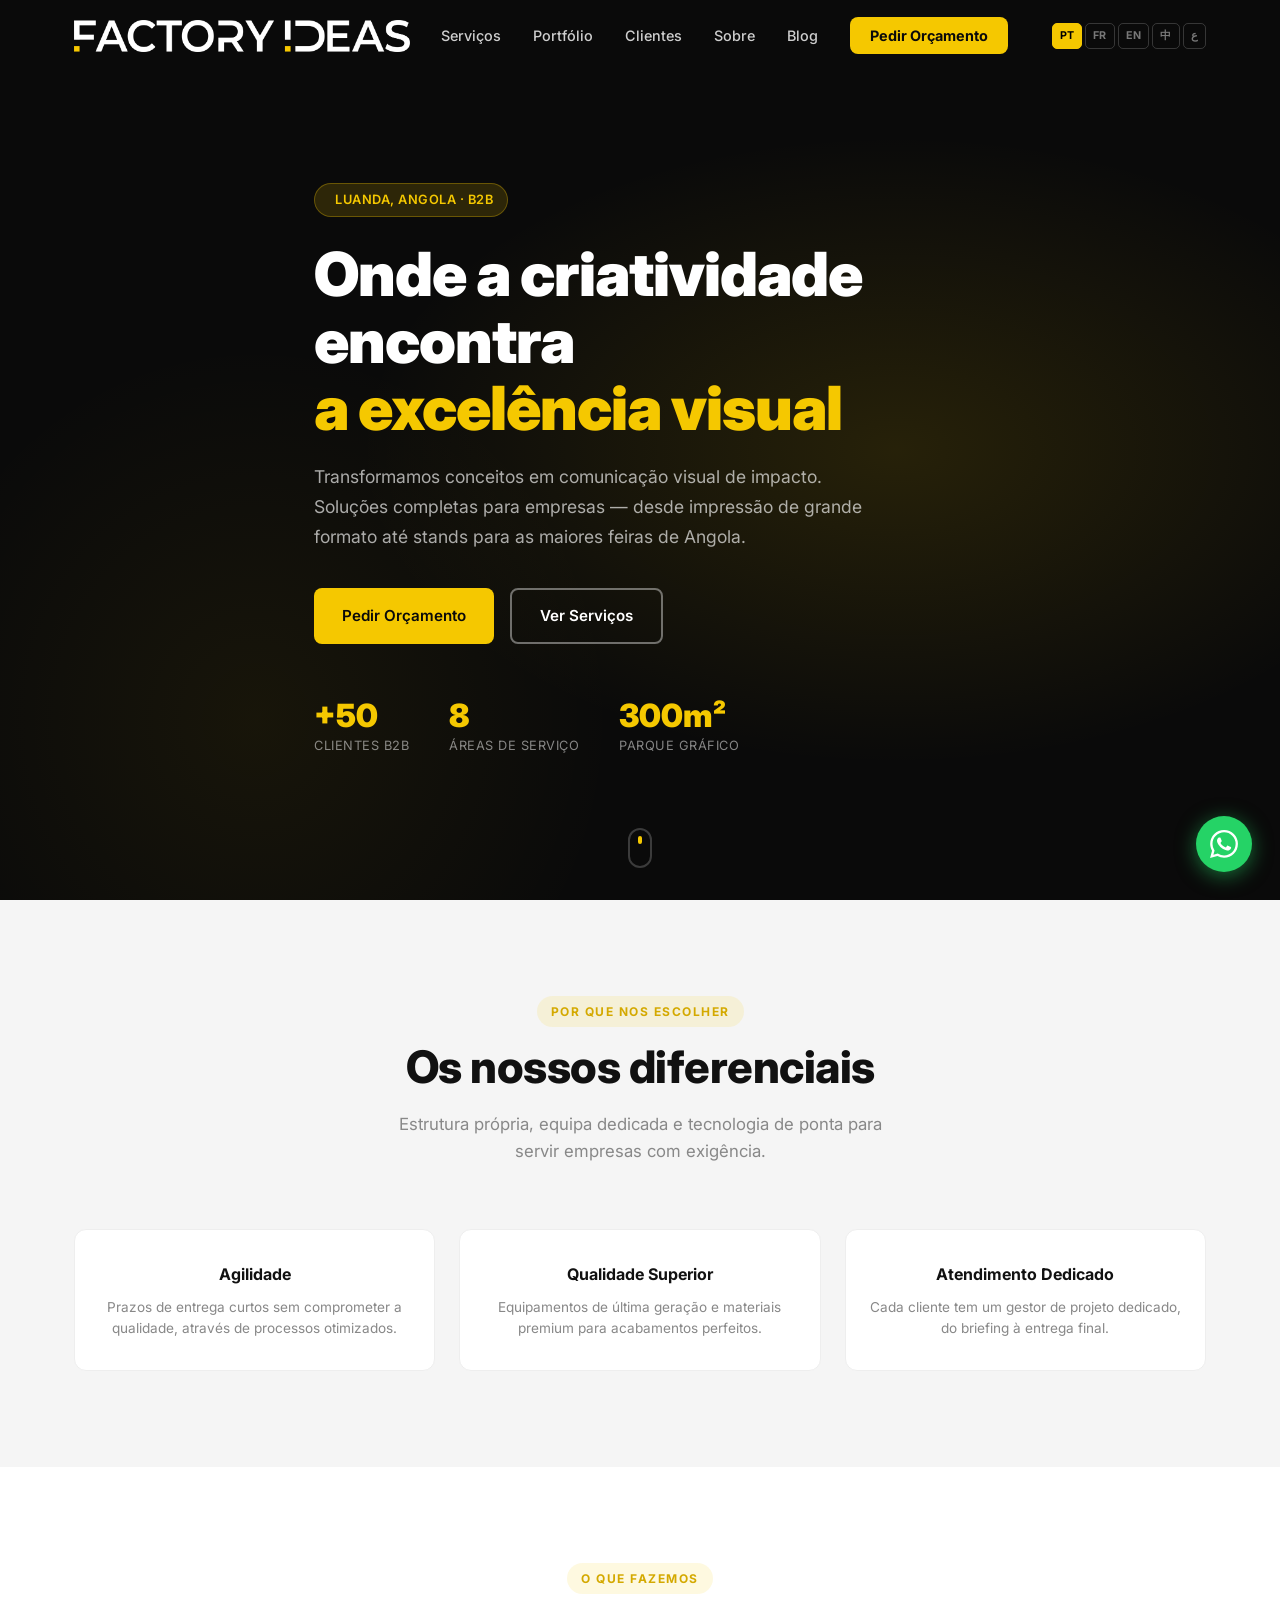
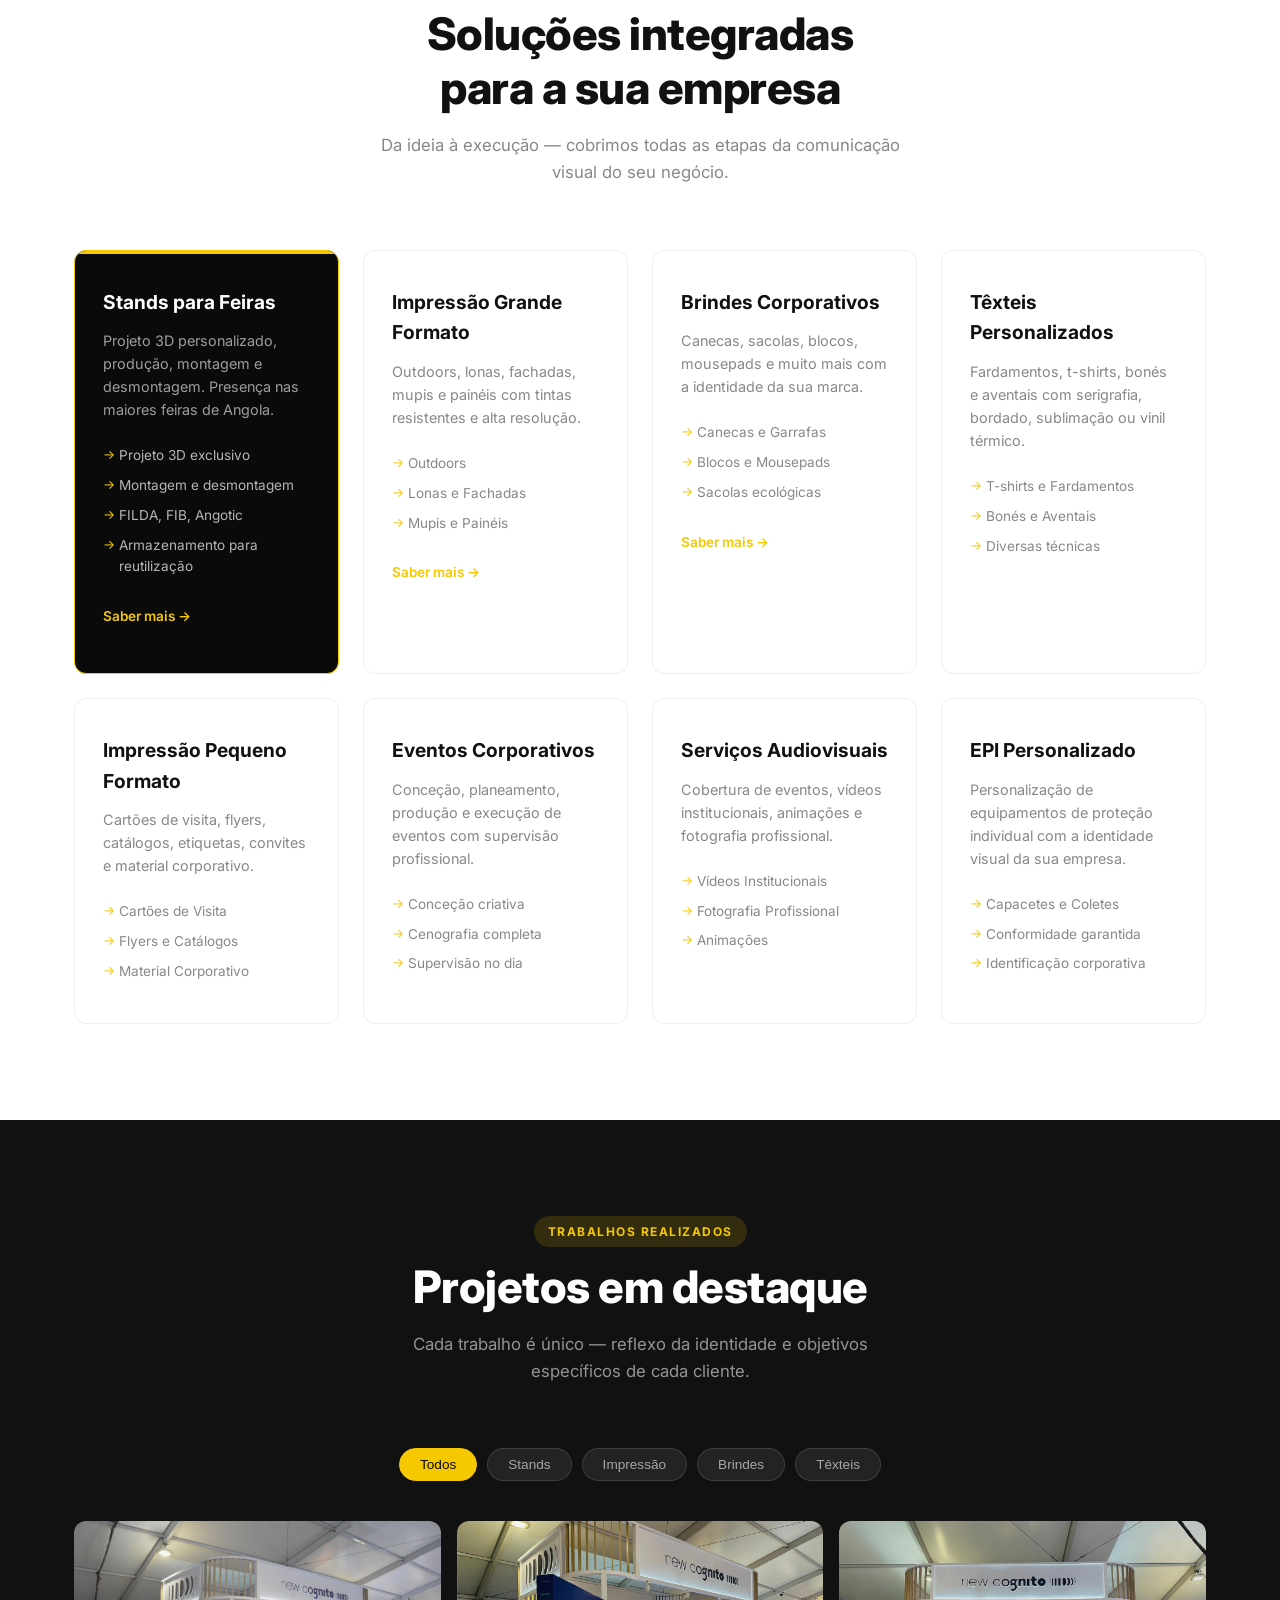
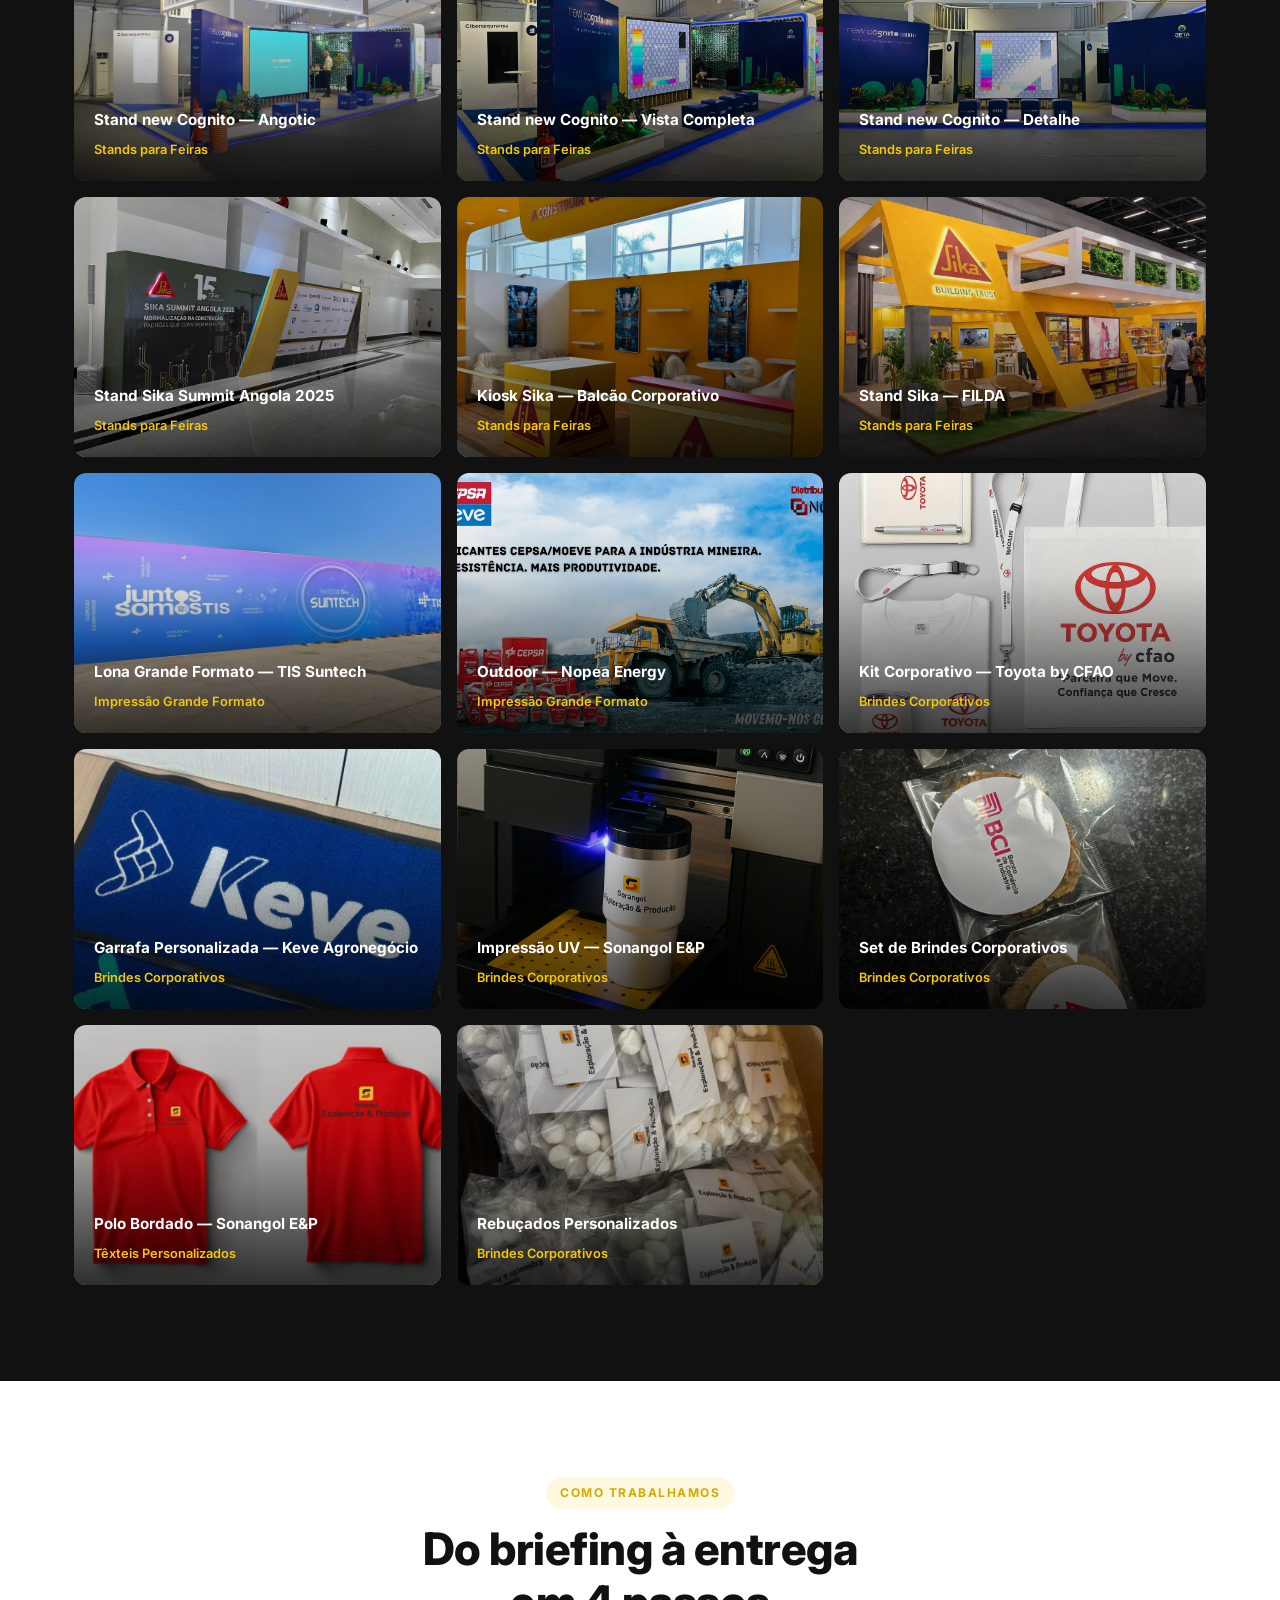
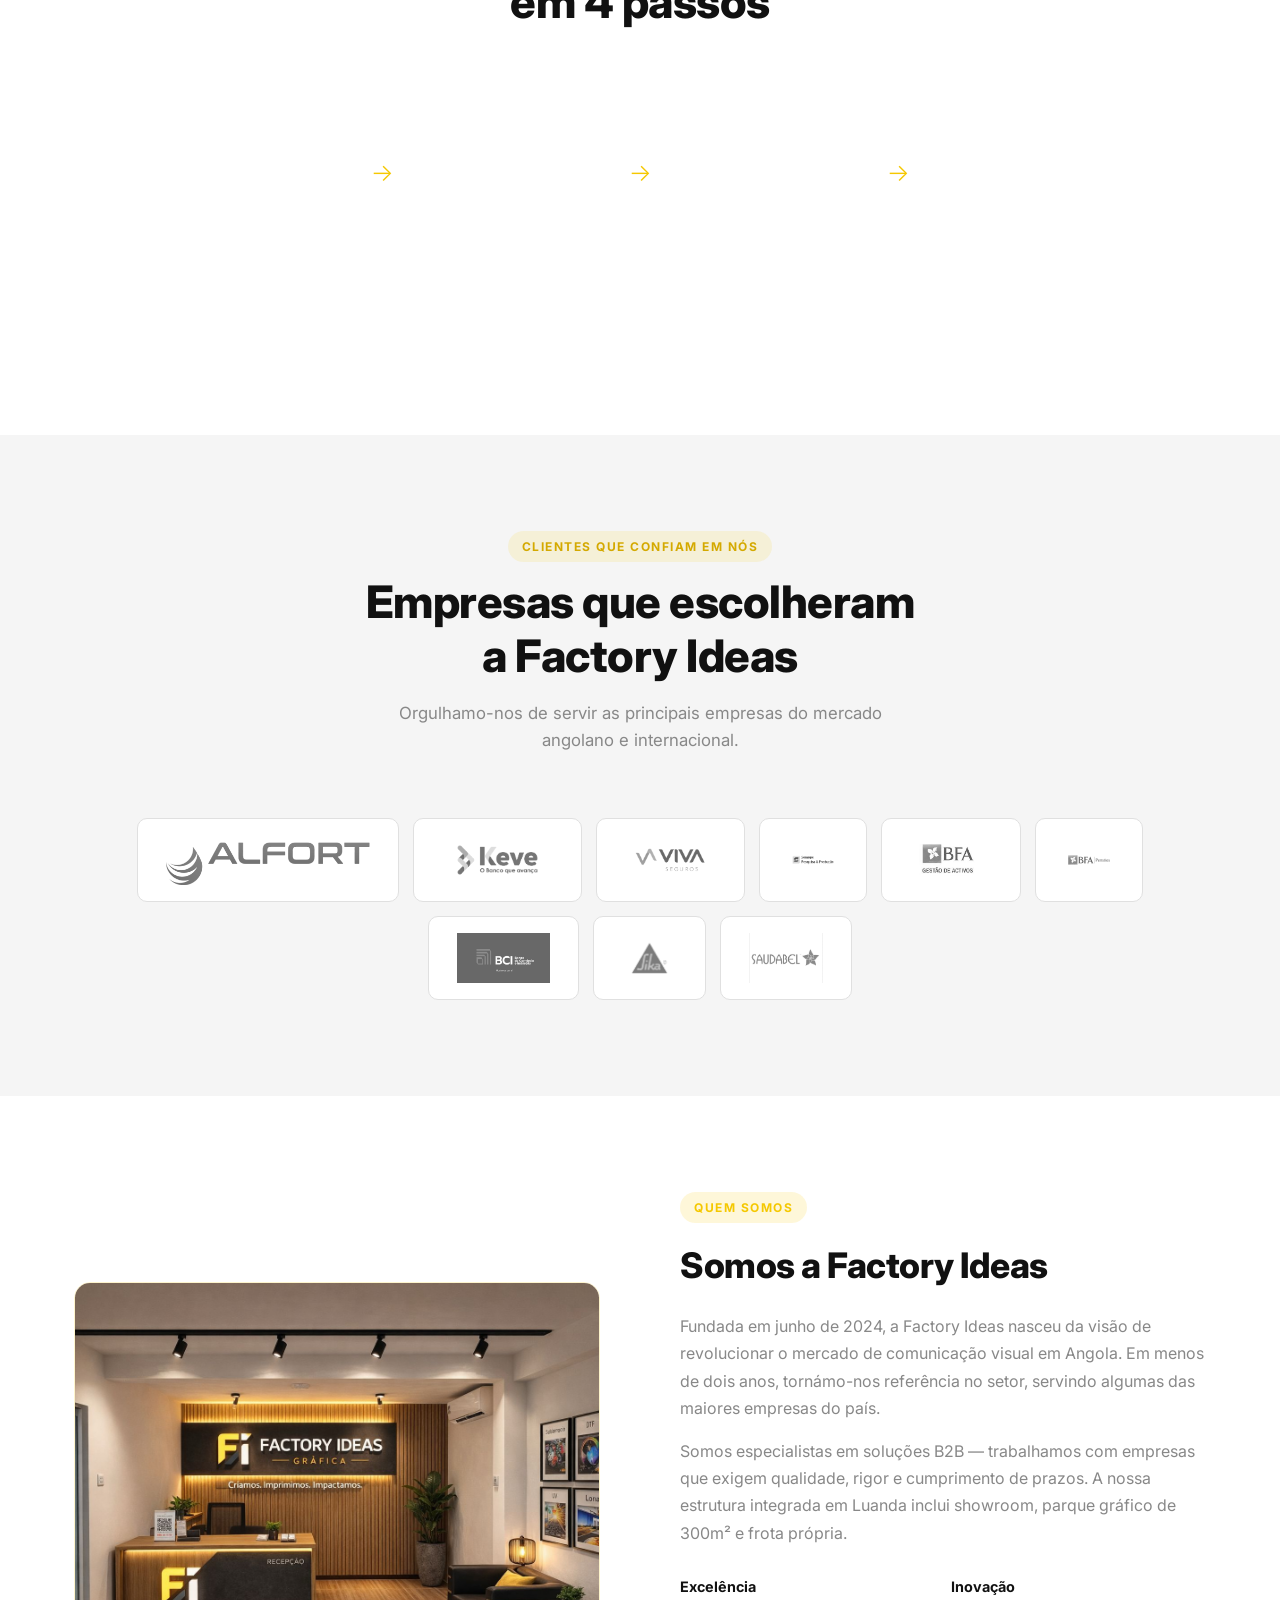
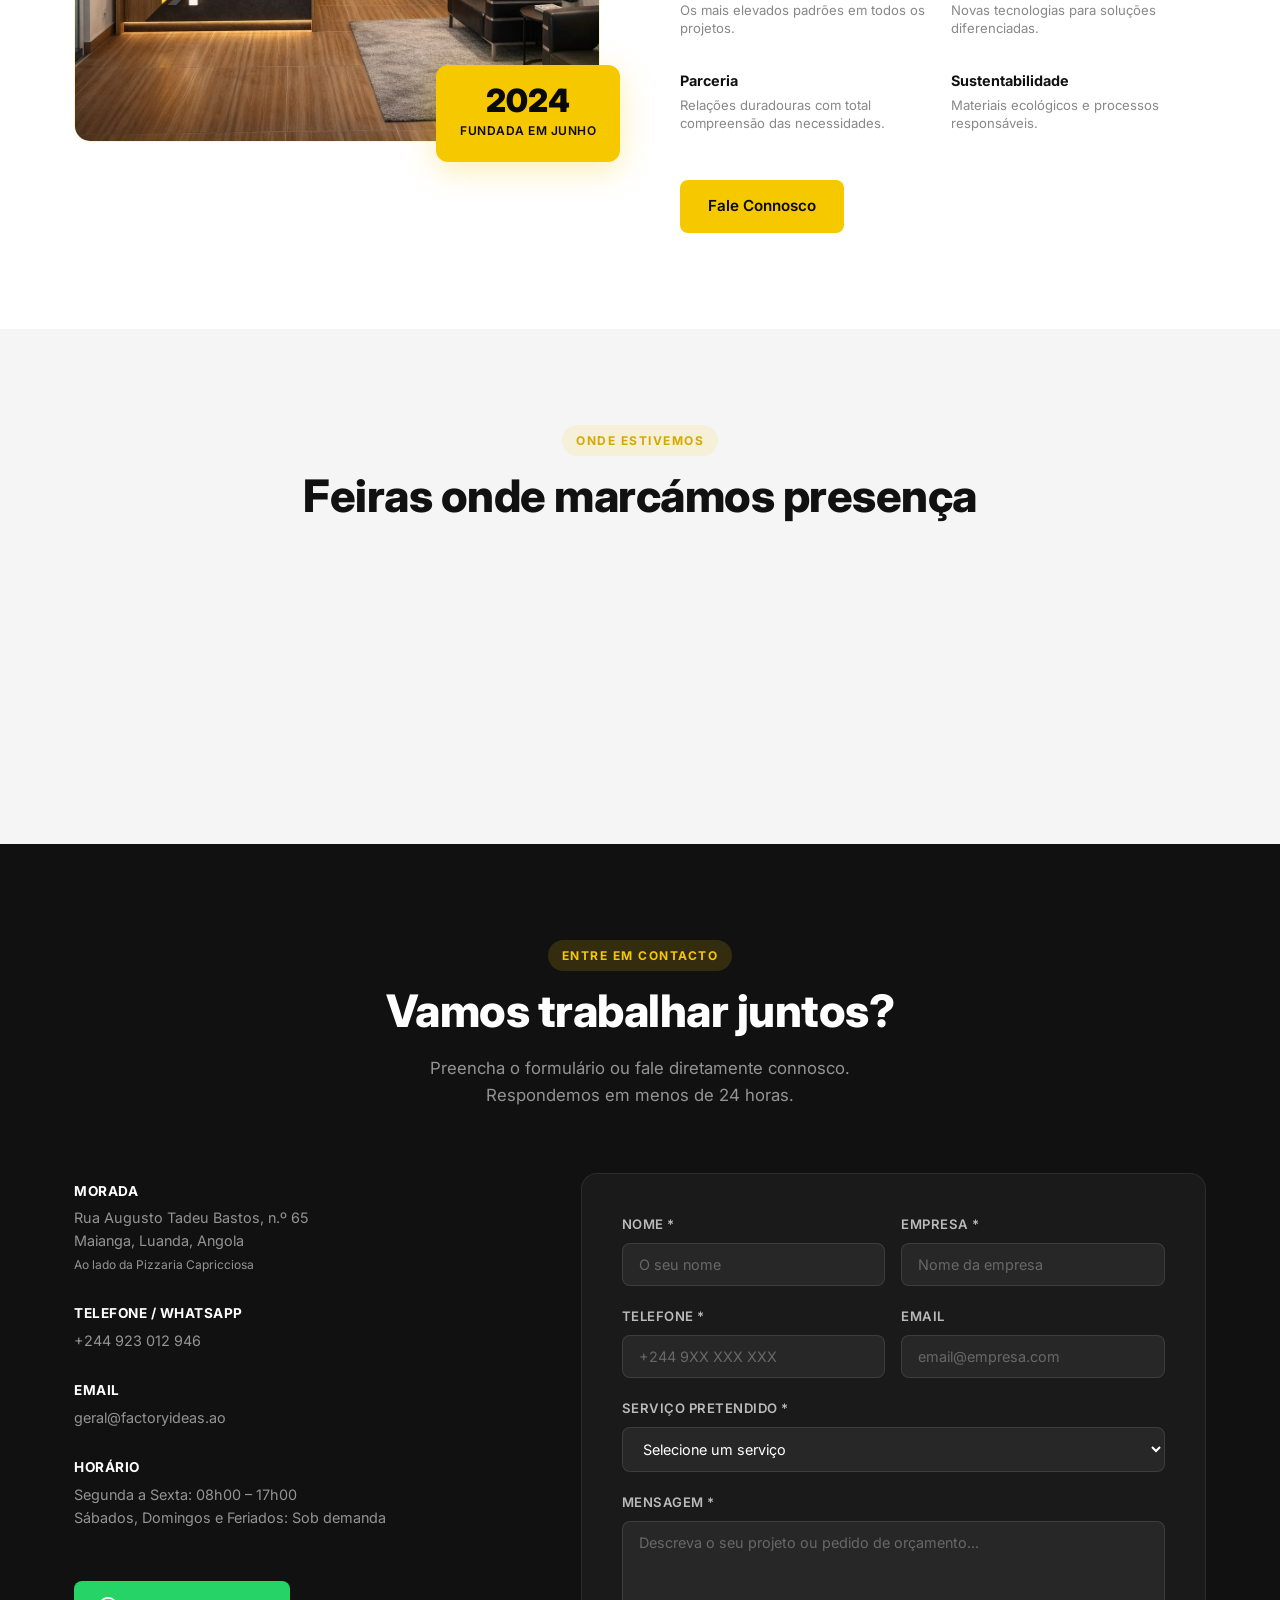
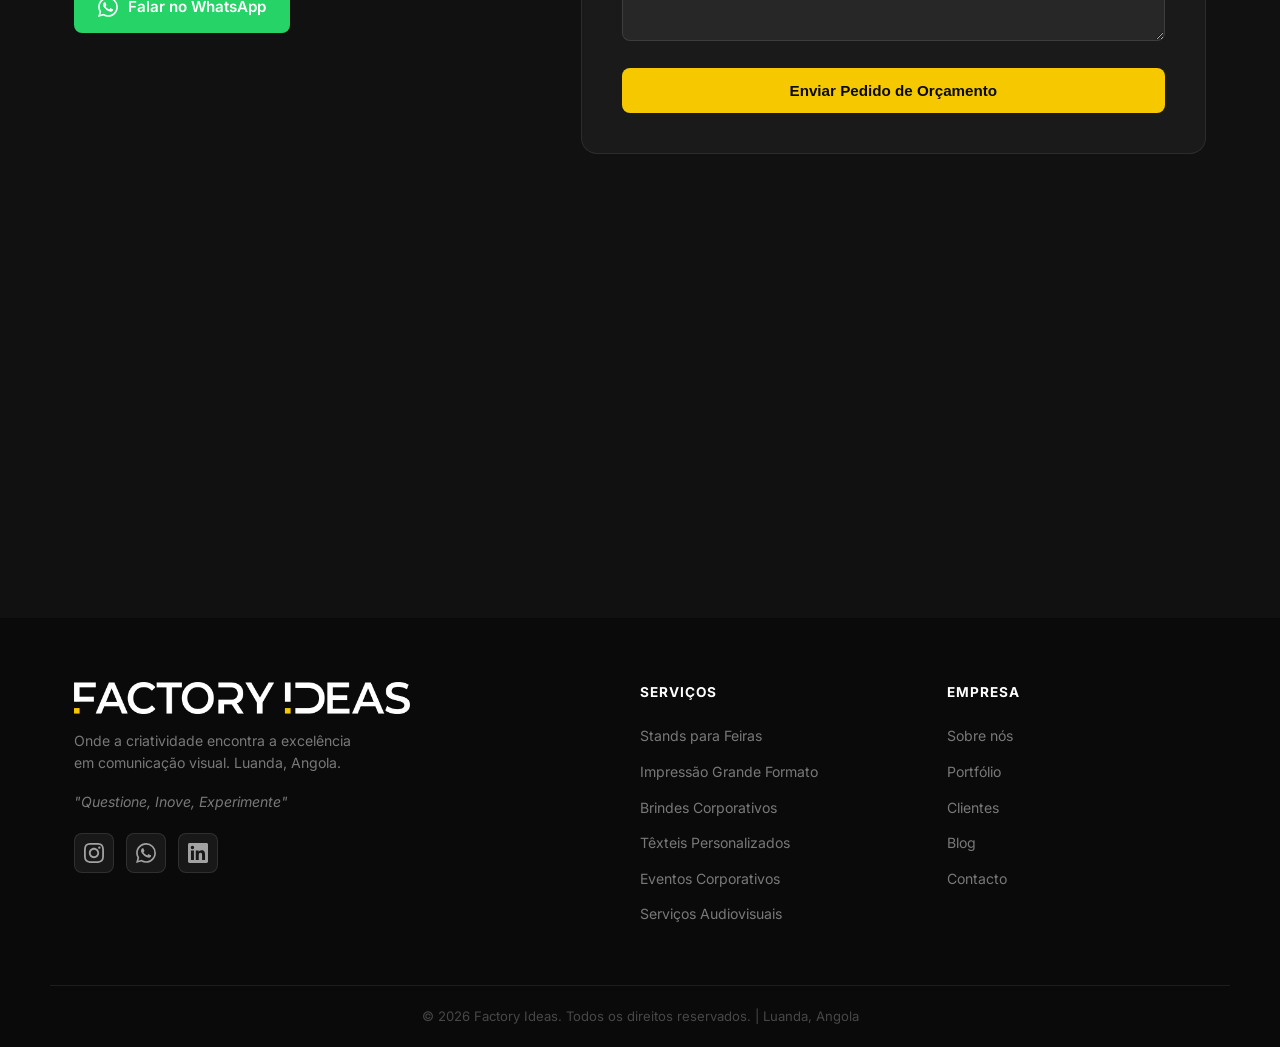
==== commit a9f55fb4: "Atualizar contacto para +244 923 012 946 e adicionar 2 artigos ao blog - Número único +244 923 012 9" ====
--- a/index.html
+++ b/index.html
@@ -93,7 +93,7 @@
           "https://www.factoryideas.ao/images/stand-sika-summit.jpg",
           "https://www.factoryideas.ao/images/recepcao.jpg"
         ],
-        "telephone": ["+244927635946", "+244931534210"],
+        "telephone": ["+244923012946"],
         "email": "geral@factoryideas.ao",
         "address": {
           "@type": "PostalAddress",
@@ -260,7 +260,7 @@
           {
             "@type": "Question",
             "name": "Como posso solicitar um orçamento?",
-            "acceptedAnswer": { "@type": "Answer", "text": "Pode solicitar um orçamento preenchendo o formulário no nosso site, enviando email para geral@factoryideas.ao, ou contactando-nos directamente via WhatsApp no +244 927 635 946. Respondemos em menos de 24 horas." }
+            "acceptedAnswer": { "@type": "Answer", "text": "Pode solicitar um orçamento preenchendo o formulário no nosso site, enviando email para geral@factoryideas.ao, ou contactando-nos directamente via WhatsApp no +244 923 012 946. Respondemos em menos de 24 horas." }
           },
           {
             "@type": "Question",
@@ -668,7 +668,7 @@
           <div class="contact-item">
             <div>
               <strong data-i18n="cont.tel">Telefone / WhatsApp</strong>
-              <p>Geral: <a href="tel:+244927635946">+244 927 635 946</a><br />Comercial: <a href="tel:+244931534210">+244 931 534 210</a></p>
+              <p><a href="tel:+244923012946">+244 923 012 946</a></p>
             </div>
           </div>
           <div class="contact-item">
@@ -683,7 +683,7 @@
               <p data-i18n-html="cont.hours.text">Segunda a Sexta: 08h00 – 17h00<br />Sábados, Domingos e Feriados: Sob demanda</p>
             </div>
           </div>
-          <a href="https://wa.me/244927635946" target="_blank" class="btn btn-whatsapp">
+          <a href="https://wa.me/244923012946" target="_blank" class="btn btn-whatsapp">
             <svg width="20" height="20" viewBox="0 0 24 24" fill="currentColor"><path d="M17.472 14.382c-.297-.149-1.758-.867-2.03-.967-.273-.099-.471-.148-.67.15-.197.297-.767.966-.94 1.164-.173.199-.347.223-.644.075-.297-.15-1.255-.463-2.39-1.475-.883-.788-1.48-1.761-1.653-2.059-.173-.297-.018-.458.13-.606.134-.133.298-.347.446-.52.149-.174.198-.298.298-.497.099-.198.05-.371-.025-.52-.075-.149-.669-1.612-.916-2.207-.242-.579-.487-.5-.669-.51-.173-.008-.371-.01-.57-.01-.198 0-.52.074-.792.372-.272.297-1.04 1.016-1.04 2.479 0 1.462 1.065 2.875 1.213 3.074.149.198 2.096 3.2 5.077 4.487.709.306 1.262.489 1.694.625.712.227 1.36.195 1.871.118.571-.085 1.758-.719 2.006-1.413.248-.694.248-1.289.173-1.413-.074-.124-.272-.198-.57-.347m-5.421 7.403h-.004a9.87 9.87 0 01-5.031-1.378l-.361-.214-3.741.982.998-3.648-.235-.374a9.86 9.86 0 01-1.51-5.26c.001-5.45 4.436-9.884 9.888-9.884 2.64 0 5.122 1.03 6.988 2.898a9.825 9.825 0 012.893 6.994c-.003 5.45-4.437 9.884-9.885 9.884m8.413-18.297A11.815 11.815 0 0012.05 0C5.495 0 .16 5.335.157 11.892c0 2.096.547 4.142 1.588 5.945L.057 24l6.305-1.654a11.882 11.882 0 005.683 1.448h.005c6.554 0 11.89-5.335 11.893-11.893a11.821 11.821 0 00-3.48-8.413z"/></svg>
             <span data-i18n="cont.wa">Falar no WhatsApp</span>
           </a>
@@ -751,7 +751,7 @@
           <a href="https://www.instagram.com/factoryideas.ao" target="_blank" aria-label="Instagram">
             <svg width="20" height="20" viewBox="0 0 24 24" fill="currentColor"><path d="M12 2.163c3.204 0 3.584.012 4.85.07 3.252.148 4.771 1.691 4.919 4.919.058 1.265.069 1.645.069 4.849 0 3.205-.012 3.584-.069 4.849-.149 3.225-1.664 4.771-4.919 4.919-1.266.058-1.644.07-4.85.07-3.204 0-3.584-.012-4.849-.07-3.26-.149-4.771-1.699-4.919-4.92-.058-1.265-.07-1.644-.07-4.849 0-3.204.013-3.583.07-4.849.149-3.227 1.664-4.771 4.919-4.919 1.266-.057 1.645-.069 4.849-.069zm0-2.163c-3.259 0-3.667.014-4.947.072-4.358.2-6.78 2.618-6.98 6.98-.059 1.281-.073 1.689-.073 4.948 0 3.259.014 3.668.072 4.948.2 4.358 2.618 6.78 6.98 6.98 1.281.058 1.689.072 4.948.072 3.259 0 3.668-.014 4.948-.072 4.354-.2 6.782-2.618 6.979-6.98.059-1.28.073-1.689.073-4.948 0-3.259-.014-3.667-.072-4.947-.196-4.354-2.617-6.78-6.979-6.98-1.281-.059-1.69-.073-4.949-.073zm0 5.838c-3.403 0-6.162 2.759-6.162 6.162s2.759 6.163 6.162 6.163 6.162-2.759 6.162-6.163c0-3.403-2.759-6.162-6.162-6.162zm0 10.162c-2.209 0-4-1.79-4-4 0-2.209 1.791-4 4-4s4 1.791 4 4c0 2.21-1.791 4-4 4zm6.406-11.845c-.796 0-1.441.645-1.441 1.44s.645 1.44 1.441 1.44c.795 0 1.439-.645 1.439-1.44s-.644-1.44-1.439-1.44z"/></svg>
           </a>
-          <a href="https://wa.me/244927635946" target="_blank" aria-label="WhatsApp">
+          <a href="https://wa.me/244923012946" target="_blank" aria-label="WhatsApp">
             <svg width="20" height="20" viewBox="0 0 24 24" fill="currentColor"><path d="M17.472 14.382c-.297-.149-1.758-.867-2.03-.967-.273-.099-.471-.148-.67.15-.197.297-.767.966-.94 1.164-.173.199-.347.223-.644.075-.297-.15-1.255-.463-2.39-1.475-.883-.788-1.48-1.761-1.653-2.059-.173-.297-.018-.458.13-.606.134-.133.298-.347.446-.52.149-.174.198-.298.298-.497.099-.198.05-.371-.025-.52-.075-.149-.669-1.612-.916-2.207-.242-.579-.487-.5-.669-.51-.173-.008-.371-.01-.57-.01-.198 0-.52.074-.792.372-.272.297-1.04 1.016-1.04 2.479 0 1.462 1.065 2.875 1.213 3.074.149.198 2.096 3.2 5.077 4.487.709.306 1.262.489 1.694.625.712.227 1.36.195 1.871.118.571-.085 1.758-.719 2.006-1.413.248-.694.248-1.289.173-1.413-.074-.124-.272-.198-.57-.347m-5.421 7.403h-.004a9.87 9.87 0 01-5.031-1.378l-.361-.214-3.741.982.998-3.648-.235-.374a9.86 9.86 0 01-1.51-5.26c.001-5.45 4.436-9.884 9.888-9.884 2.64 0 5.122 1.03 6.988 2.898a9.825 9.825 0 012.893 6.994c-.003 5.45-4.437 9.884-9.885 9.884m8.413-18.297A11.815 11.815 0 0012.05 0C5.495 0 .16 5.335.157 11.892c0 2.096.547 4.142 1.588 5.945L.057 24l6.305-1.654a11.882 11.882 0 005.683 1.448h.005c6.554 0 11.89-5.335 11.893-11.893a11.821 11.821 0 00-3.48-8.413z"/></svg>
           </a>
           <a href="https://www.linkedin.com/company/factory-ideas" target="_blank" aria-label="LinkedIn">
@@ -789,7 +789,7 @@
   </footer>
 
   <!-- WHATSAPP FLOAT -->
-  <a href="https://wa.me/244927635946" target="_blank" class="whatsapp-float" aria-label="WhatsApp">
+  <a href="https://wa.me/244923012946" target="_blank" class="whatsapp-float" aria-label="WhatsApp">
     <svg width="28" height="28" viewBox="0 0 24 24" fill="white"><path d="M17.472 14.382c-.297-.149-1.758-.867-2.03-.967-.273-.099-.471-.148-.67.15-.197.297-.767.966-.94 1.164-.173.199-.347.223-.644.075-.297-.15-1.255-.463-2.39-1.475-.883-.788-1.48-1.761-1.653-2.059-.173-.297-.018-.458.13-.606.134-.133.298-.347.446-.52.149-.174.198-.298.298-.497.099-.198.05-.371-.025-.52-.075-.149-.669-1.612-.916-2.207-.242-.579-.487-.5-.669-.51-.173-.008-.371-.01-.57-.01-.198 0-.52.074-.792.372-.272.297-1.04 1.016-1.04 2.479 0 1.462 1.065 2.875 1.213 3.074.149.198 2.096 3.2 5.077 4.487.709.306 1.262.489 1.694.625.712.227 1.36.195 1.871.118.571-.085 1.758-.719 2.006-1.413.248-.694.248-1.289.173-1.413-.074-.124-.272-.198-.57-.347m-5.421 7.403h-.004a9.87 9.87 0 01-5.031-1.378l-.361-.214-3.741.982.998-3.648-.235-.374a9.86 9.86 0 01-1.51-5.26c.001-5.45 4.436-9.884 9.888-9.884 2.64 0 5.122 1.03 6.988 2.898a9.825 9.825 0 012.893 6.994c-.003 5.45-4.437 9.884-9.885 9.884m8.413-18.297A11.815 11.815 0 0012.05 0C5.495 0 .16 5.335.157 11.892c0 2.096.547 4.142 1.588 5.945L.057 24l6.305-1.654a11.882 11.882 0 005.683 1.448h.005c6.554 0 11.89-5.335 11.893-11.893a11.821 11.821 0 00-3.48-8.413z"/></svg>
   </a>
 
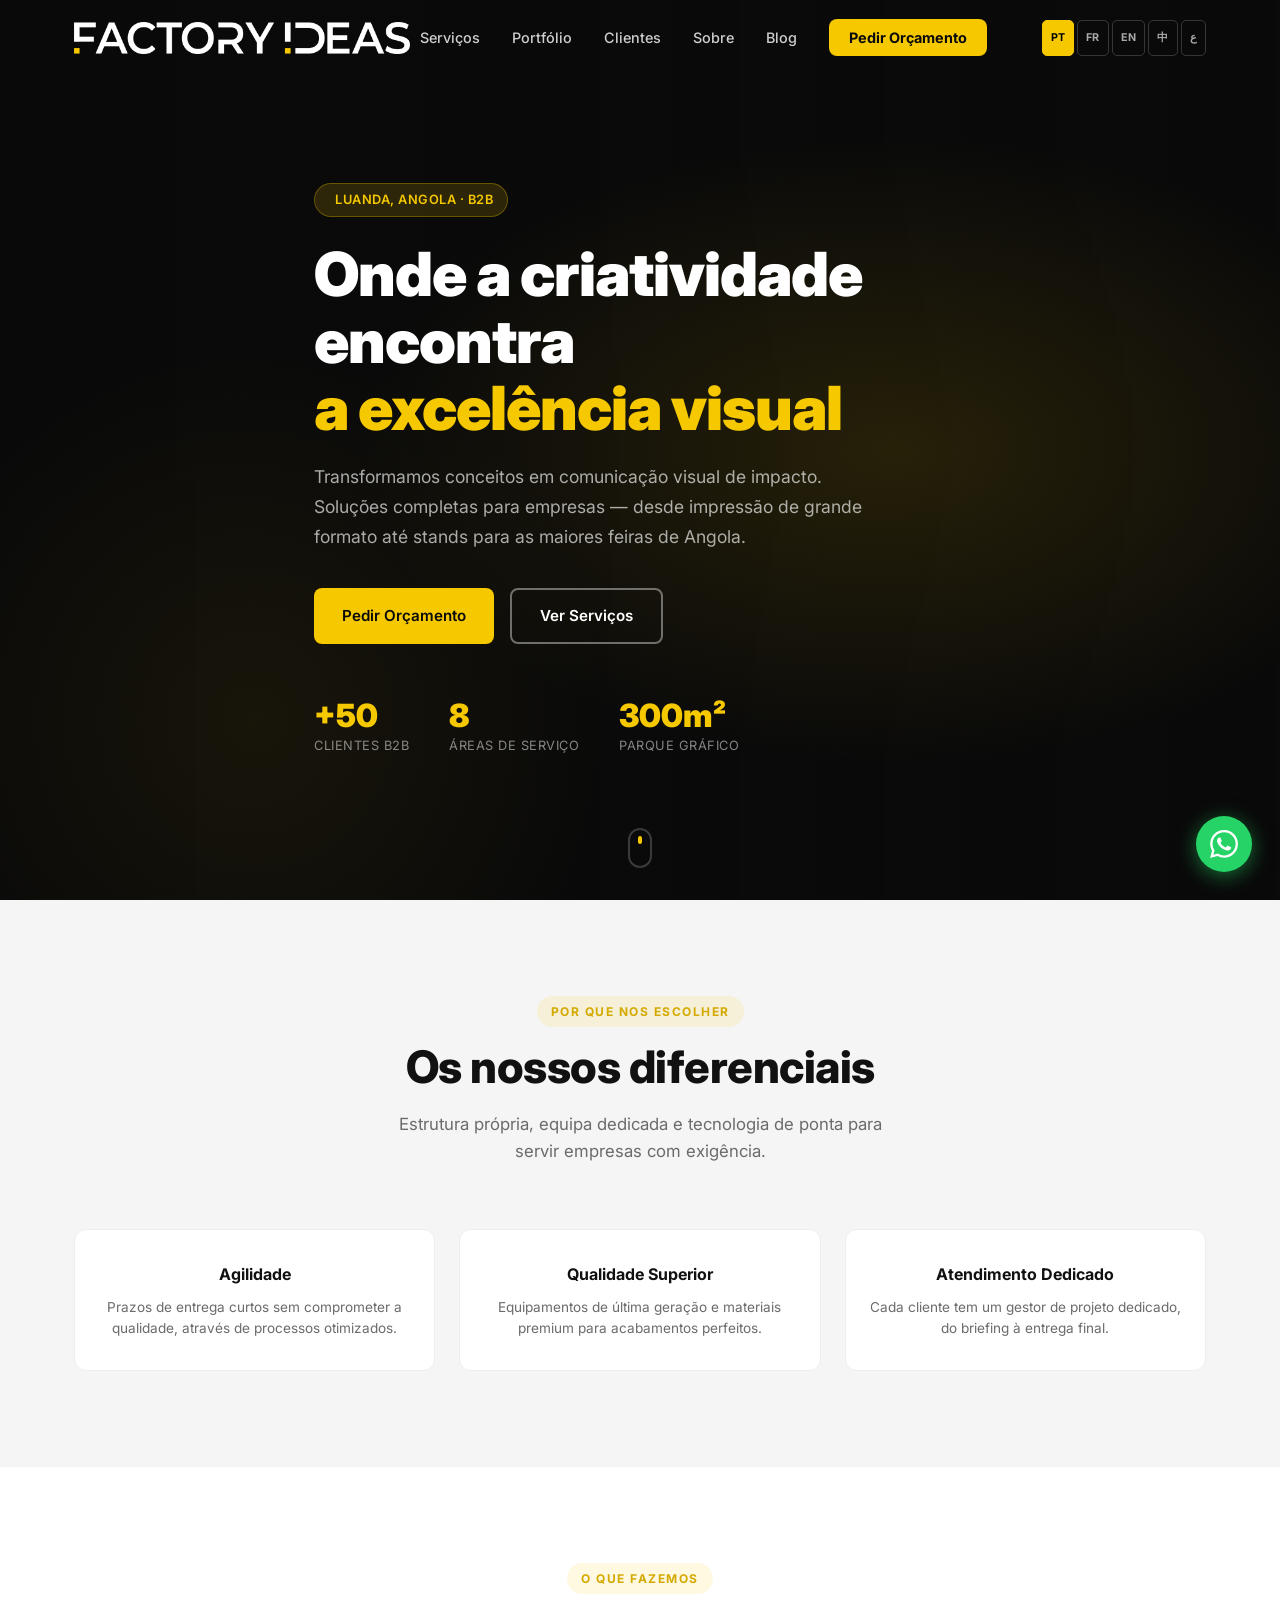
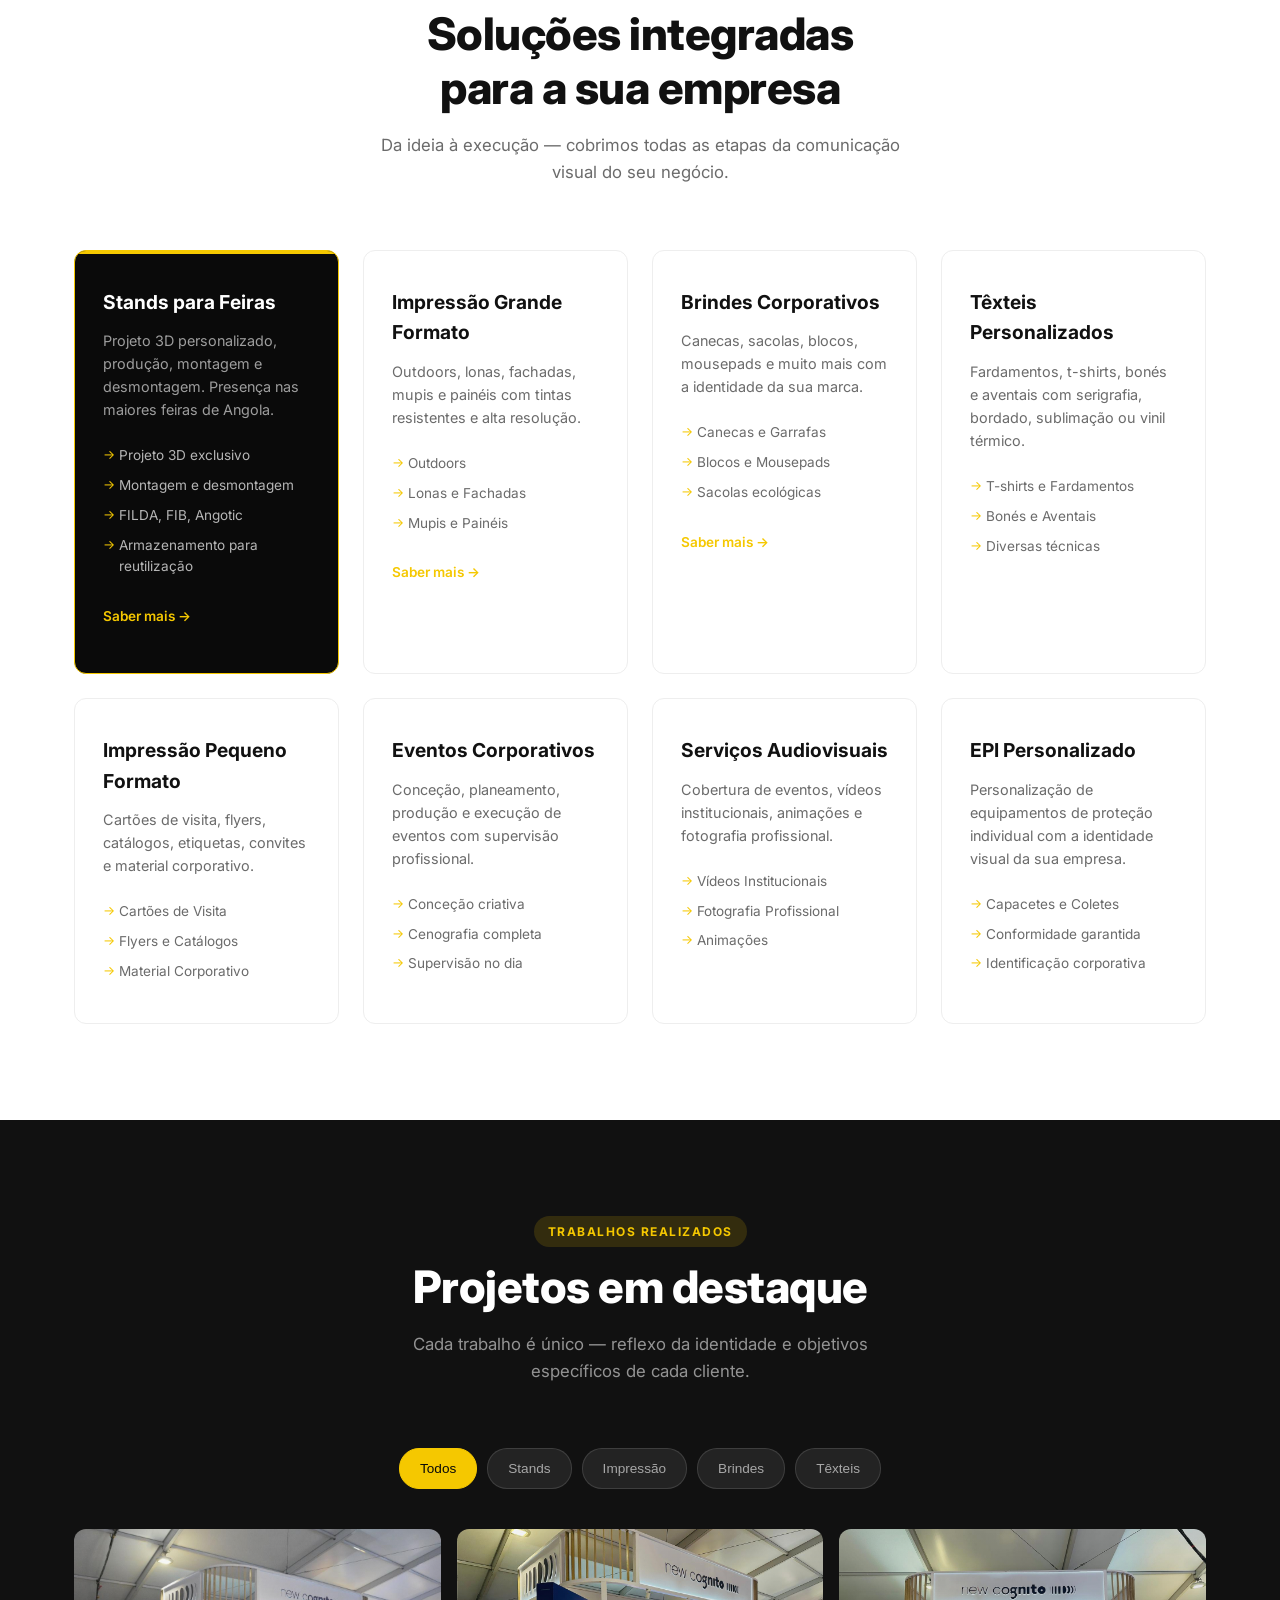
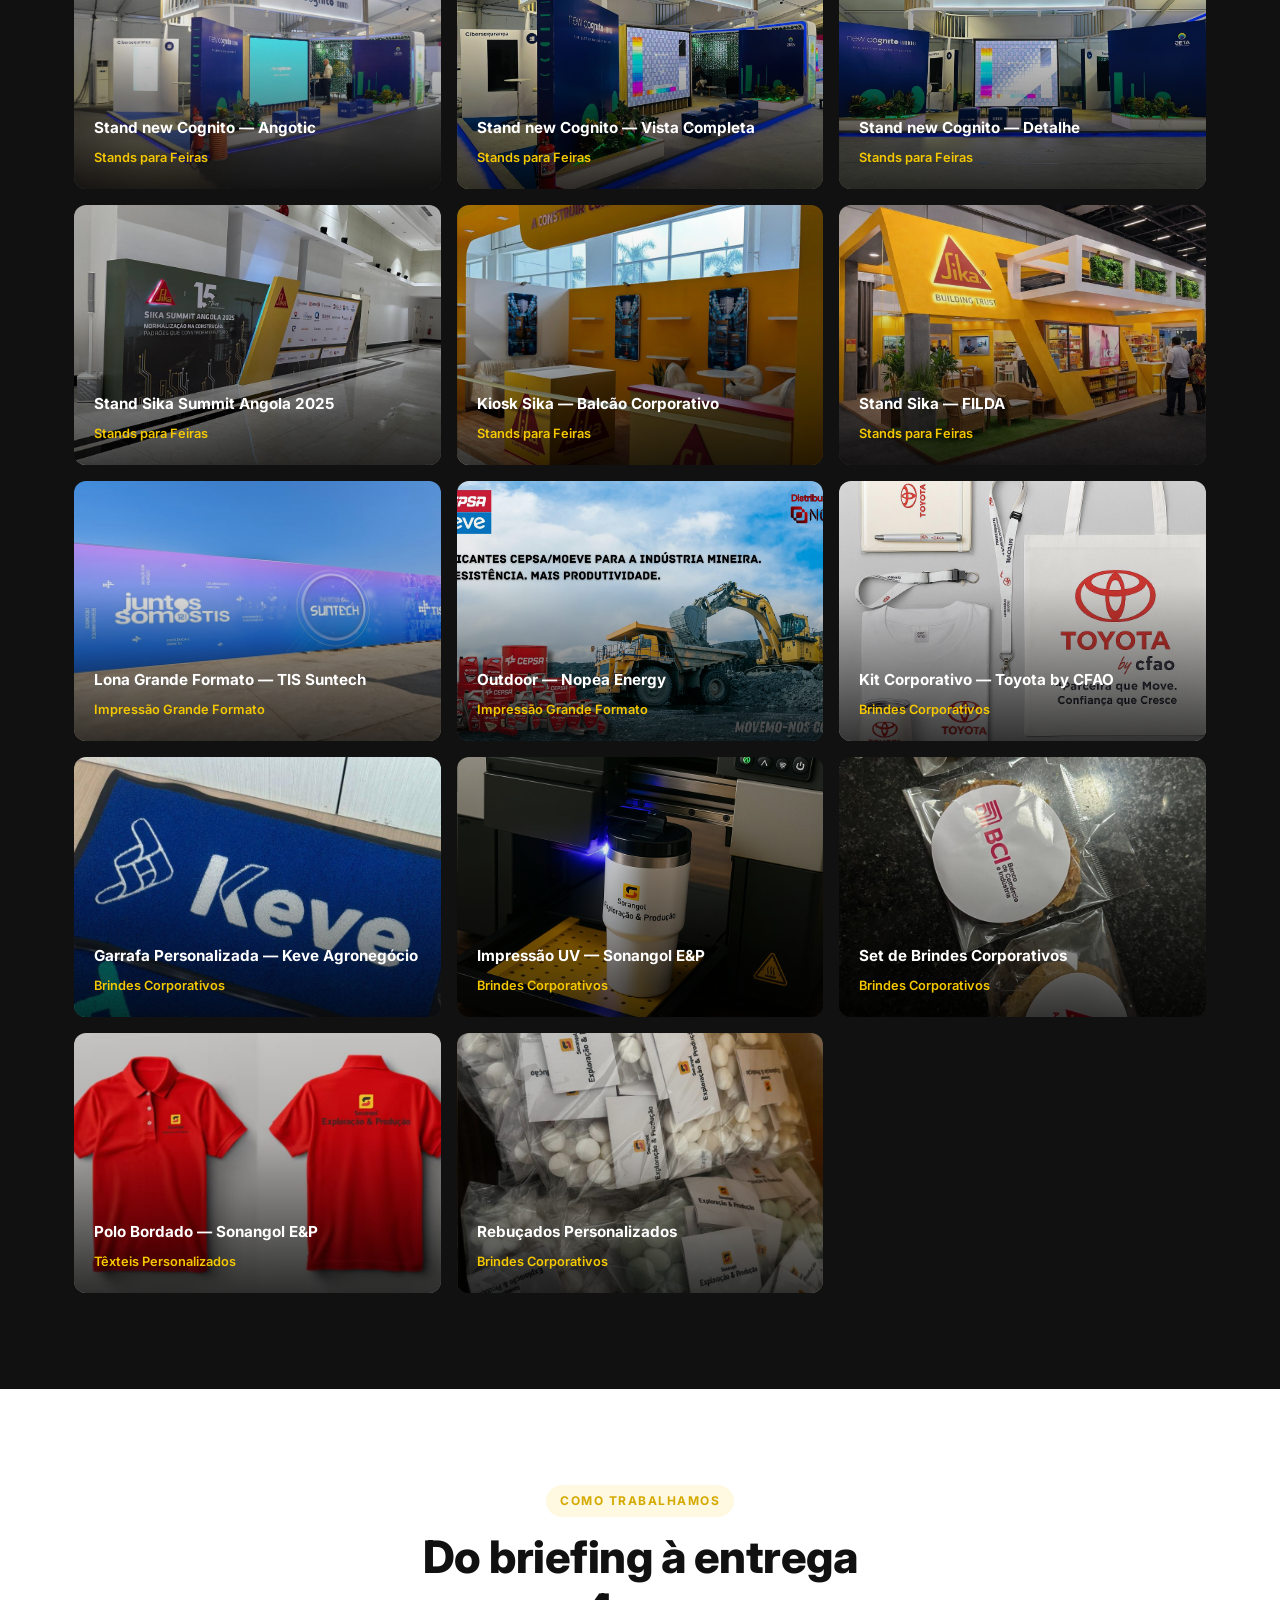
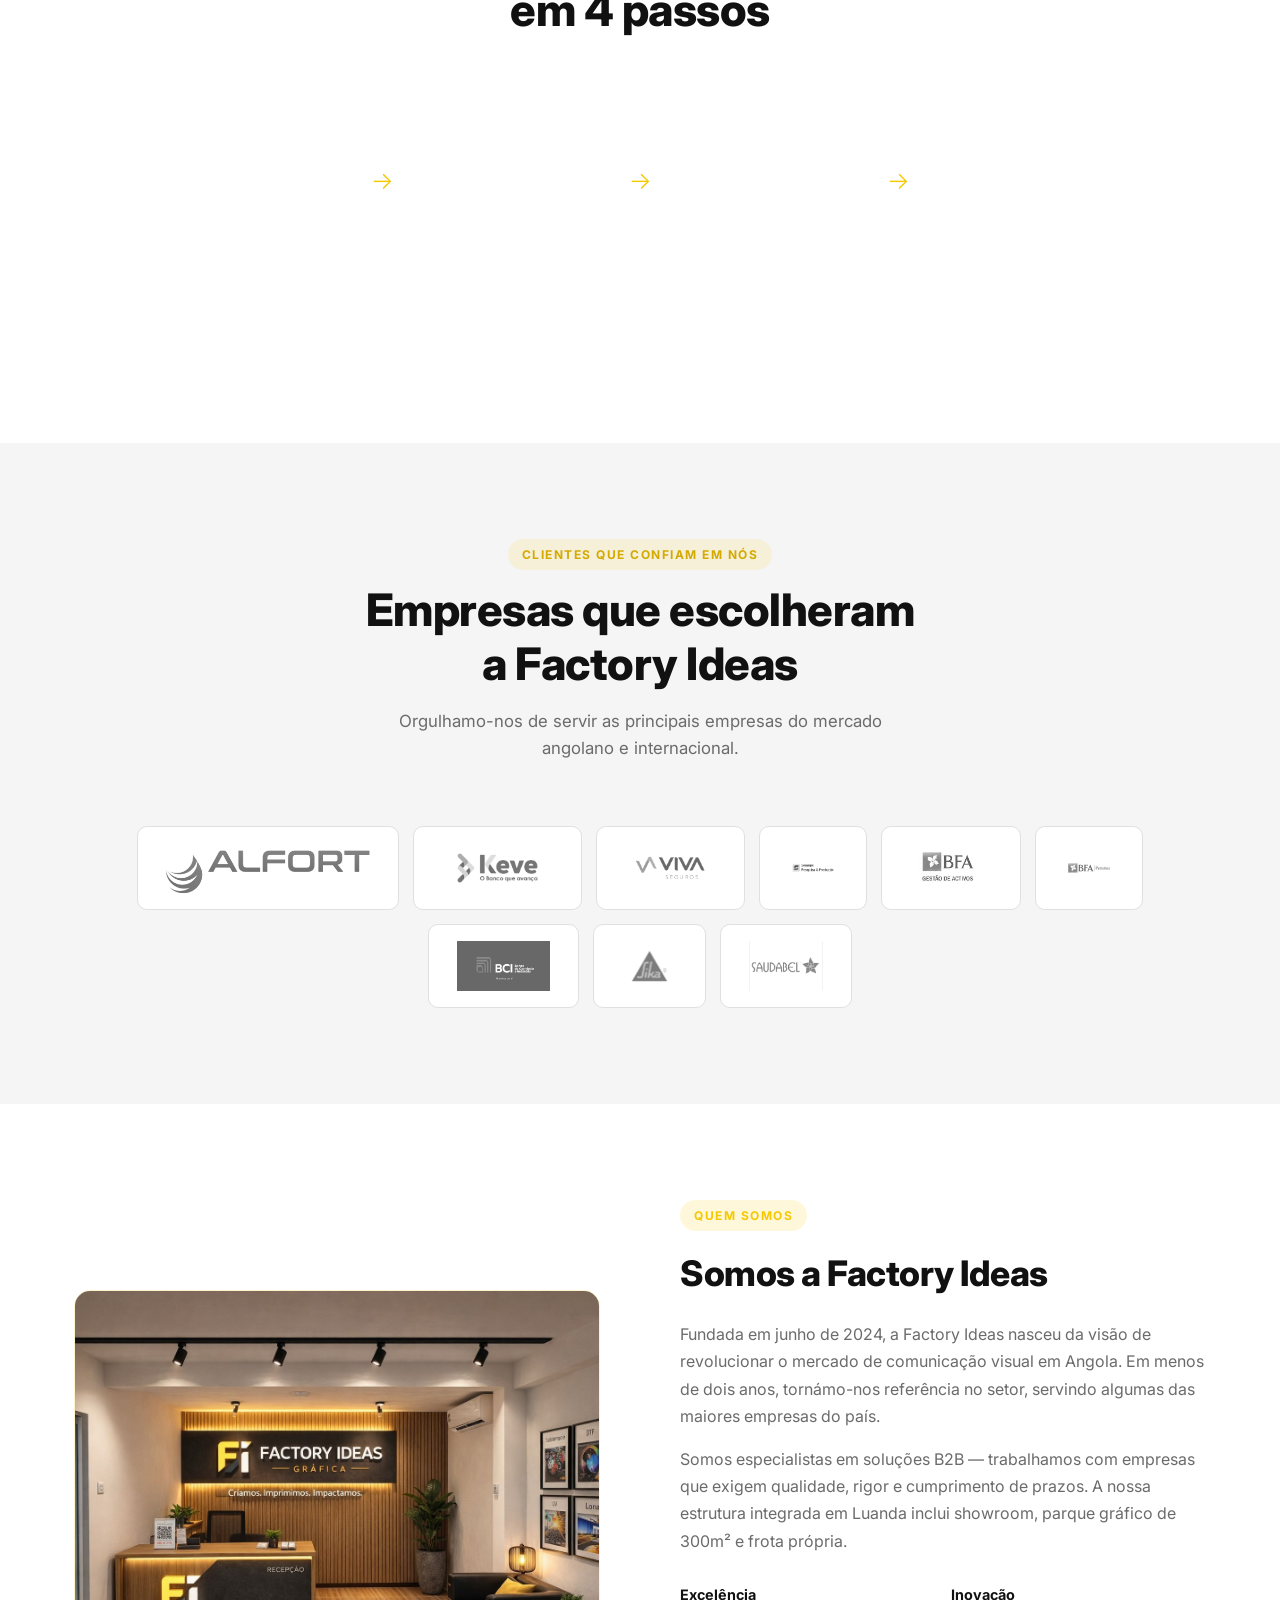
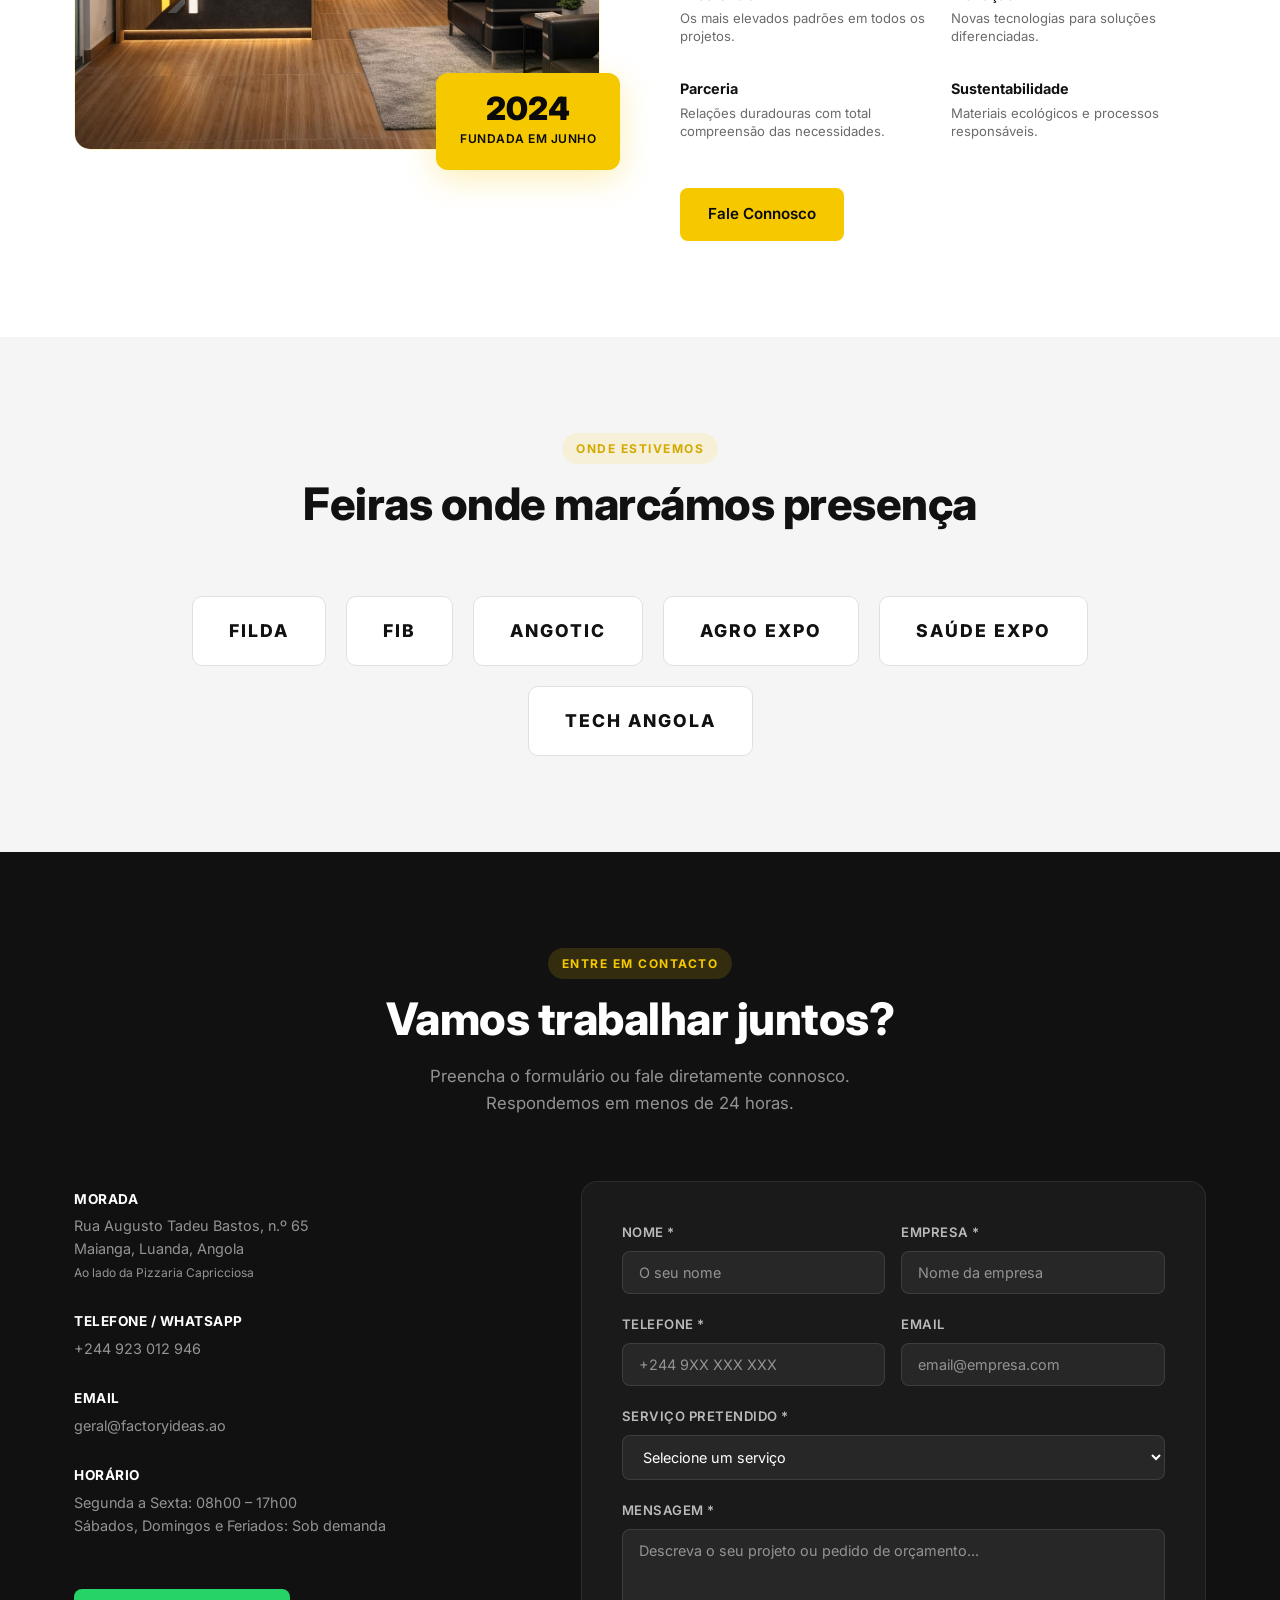
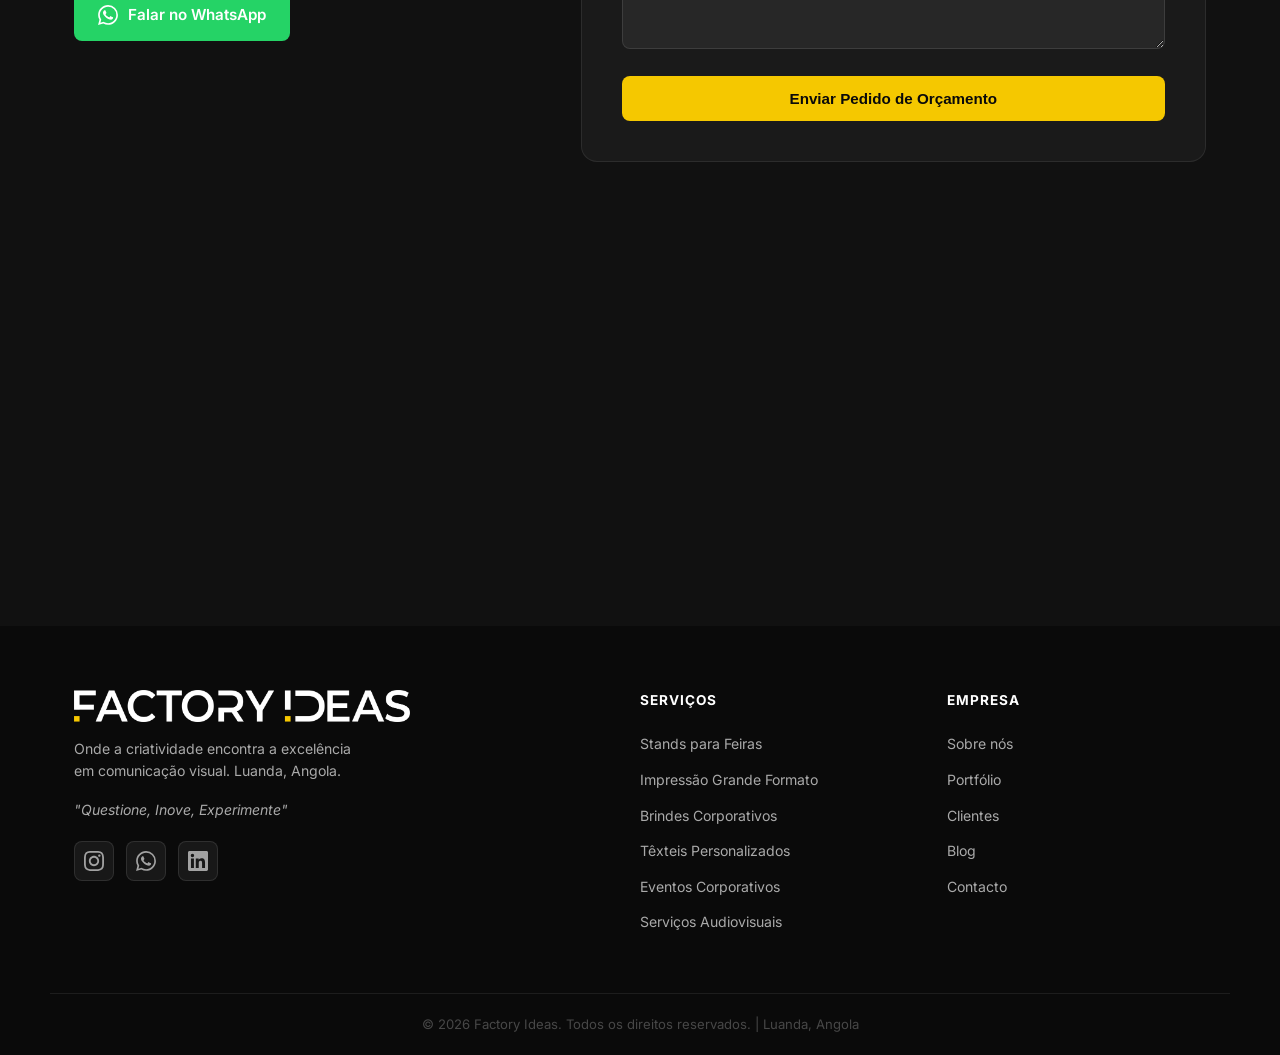
==== commit ccbe3be9: "UX: slideshow de portfólio no hero + navegação mobile e responsividade Hero (homepage): - Slideshow " ====
--- a/index.html
+++ b/index.html
@@ -308,6 +308,15 @@
         <li><a href="#sobre" data-i18n="nav.sobre">Sobre</a></li>
         <li><a href="/blog/">Blog</a></li>
         <li><a href="#contacto" class="btn-nav" data-i18n="nav.orcamento">Pedir Orçamento</a></li>
+        <li class="nav-lang">
+          <div class="lang-switcher">
+            <button class="lang-btn active" data-lang="pt" onclick="setLang('pt')">PT</button>
+            <button class="lang-btn" data-lang="fr" onclick="setLang('fr')">FR</button>
+            <button class="lang-btn" data-lang="en" onclick="setLang('en')">EN</button>
+            <button class="lang-btn" data-lang="zh" onclick="setLang('zh')">中</button>
+            <button class="lang-btn" data-lang="ar" onclick="setLang('ar')">ع</button>
+          </div>
+        </li>
       </ul>
       <div class="lang-switcher" id="langSwitcher">
         <button class="lang-btn active" data-lang="pt" onclick="setLang('pt')">PT</button>
@@ -316,7 +325,7 @@
         <button class="lang-btn" data-lang="zh" onclick="setLang('zh')">中</button>
         <button class="lang-btn" data-lang="ar" onclick="setLang('ar')">ع</button>
       </div>
-      <button class="hamburger" id="hamburger" aria-label="Menu">
+      <button class="hamburger" id="hamburger" aria-label="Menu" aria-controls="navLinks" aria-expanded="false">
         <span></span><span></span><span></span>
       </button>
     </div>
@@ -324,6 +333,13 @@
 
   <!-- HERO -->
   <section class="hero" id="inicio">
+    <div class="hero-slideshow" aria-hidden="true">
+      <div class="hero-slide" style="background-image:url('images/stand-cognito-1.jpg')"></div>
+      <div class="hero-slide" style="background-image:url('images/stand-sika-summit.jpg')"></div>
+      <div class="hero-slide" style="background-image:url('images/recepcao.jpg')"></div>
+      <div class="hero-slide" style="background-image:url('images/brinde-set.jpg')"></div>
+      <div class="hero-slide" style="background-image:url('images/stand-sika-kiosk.jpg')"></div>
+    </div>
     <div class="hero-bg"></div>
     <div class="container hero-content">
       <span class="badge" data-i18n="hero.badge">Luanda, Angola · B2B</span>
@@ -691,34 +707,34 @@
         <form class="contact-form" id="contactForm">
           <div class="form-row">
             <div class="form-group">
-              <label data-i18n="cont.fn">Nome *</label>
-              <input type="text" name="nome" data-i18n-ph="cont.fph.n" placeholder="O seu nome" required />
+              <label for="f-nome" data-i18n="cont.fn">Nome *</label>
+              <input id="f-nome" type="text" name="nome" data-i18n-ph="cont.fph.n" placeholder="O seu nome" required />
             </div>
             <div class="form-group">
-              <label data-i18n="cont.fe">Empresa *</label>
-              <input type="text" name="empresa" data-i18n-ph="cont.fph.e" placeholder="Nome da empresa" required />
+              <label for="f-empresa" data-i18n="cont.fe">Empresa *</label>
+              <input id="f-empresa" type="text" name="empresa" data-i18n-ph="cont.fph.e" placeholder="Nome da empresa" required />
             </div>
           </div>
           <div class="form-row">
             <div class="form-group">
-              <label data-i18n="cont.ft">Telefone *</label>
-              <input type="tel" name="telefone" data-i18n-ph="cont.fph.t" placeholder="+244 9XX XXX XXX" required />
+              <label for="f-tel" data-i18n="cont.ft">Telefone *</label>
+              <input id="f-tel" type="tel" name="telefone" data-i18n-ph="cont.fph.t" placeholder="+244 9XX XXX XXX" required />
             </div>
             <div class="form-group">
-              <label data-i18n="cont.fem">Email</label>
-              <input type="email" name="email" data-i18n-ph="cont.fph.em" placeholder="email@empresa.com" />
+              <label for="f-email" data-i18n="cont.fem">Email</label>
+              <input id="f-email" type="email" name="email" data-i18n-ph="cont.fph.em" placeholder="email@empresa.com" />
             </div>
           </div>
           <div class="form-group">
-            <label data-i18n="cont.fs">Serviço pretendido *</label>
+            <label for="servicoSelect" data-i18n="cont.fs">Serviço pretendido *</label>
             <select name="servico" id="servicoSelect" required></select>
           </div>
           <div class="form-group">
-            <label data-i18n="cont.fm">Mensagem *</label>
-            <textarea name="mensagem" rows="4" data-i18n-ph="cont.fph.m" placeholder="Descreva o seu projeto ou pedido de orçamento..." required></textarea>
+            <label for="f-msg" data-i18n="cont.fm">Mensagem *</label>
+            <textarea id="f-msg" name="mensagem" rows="4" data-i18n-ph="cont.fph.m" placeholder="Descreva o seu projecto ou pedido de orçamento..." required></textarea>
           </div>
           <button type="submit" class="btn btn-primary btn-full" data-i18n="cont.submit">Enviar Pedido de Orçamento</button>
-          <div class="form-success" id="formSuccess" data-i18n="cont.success">
+          <div class="form-success" id="formSuccess" role="status" data-i18n="cont.success">
             ✅ Mensagem enviada com sucesso! Entraremos em contacto em breve.
           </div>
         </form>
--- a/style.css
+++ b/style.css
@@ -7,7 +7,7 @@
   --black: #0A0A0A;
   --dark: #111111;
   --dark2: #1A1A1A;
-  --gray: #888;
+  --gray: #6b6b6b;
   --light-gray: #f5f5f5;
   --white: #ffffff;
   --radius: 12px;
@@ -35,6 +35,12 @@
 a { text-decoration: none; color: inherit; }
 ul { list-style: none; }
 img { max-width: 100%; display: block; }
+
+a:focus-visible, button:focus-visible, input:focus-visible,
+select:focus-visible, textarea:focus-visible {
+  outline: 2px solid var(--yellow);
+  outline-offset: 2px;
+}
 
 /* ===== BUTTONS ===== */
 .btn {
@@ -142,11 +148,12 @@
   margin-left: 12px;
   flex-shrink: 0;
 }
+.nav-links .lang-switcher { display: none; margin: 0; }
 .lang-btn {
   background: none;
   border: 1px solid rgba(255,255,255,0.18);
-  color: rgba(255,255,255,0.45);
-  padding: 4px 7px;
+  color: rgba(255,255,255,0.65);
+  padding: 9px 8px;
   border-radius: 5px;
   cursor: pointer;
   font-size: 0.67rem;
@@ -178,11 +185,14 @@
 .hamburger {
   display: none;
   flex-direction: column;
+  justify-content: center;
   gap: 5px;
   background: none;
   border: none;
   cursor: pointer;
-  padding: 4px;
+  padding: 10px;
+  min-width: 44px;
+  min-height: 44px;
 }
 .hamburger span {
   display: block;
@@ -209,6 +219,54 @@
   background:
     radial-gradient(ellipse 60% 50% at 70% 50%, rgba(245,200,0,0.12) 0%, transparent 70%),
     radial-gradient(ellipse 40% 60% at 20% 80%, rgba(245,200,0,0.06) 0%, transparent 70%);
+}
+
+/* Slideshow de portfólio em fundo, levemente transparente */
+.hero-slideshow {
+  position: absolute;
+  inset: 0;
+  overflow: hidden;
+}
+.hero-slide {
+  position: absolute;
+  inset: 0;
+  background-size: cover;
+  background-position: center;
+  opacity: 0;
+  animation: hero-slide-fade 30s linear infinite;
+  will-change: opacity;
+}
+.hero-slide:nth-child(1) { animation-delay: 0s; }
+.hero-slide:nth-child(2) { animation-delay: 6s; }
+.hero-slide:nth-child(3) { animation-delay: 12s; }
+.hero-slide:nth-child(4) { animation-delay: 18s; }
+.hero-slide:nth-child(5) { animation-delay: 24s; }
+@keyframes hero-slide-fade {
+  0%   { opacity: 0; }
+  6%   { opacity: 0.3; }
+  20%  { opacity: 0.3; }
+  27%  { opacity: 0; }
+  100% { opacity: 0; }
+}
+/* Scrim: protege a legibilidade do texto (mais escuro na zona do conteúdo) */
+.hero-slideshow::after {
+  content: '';
+  position: absolute;
+  inset: 0;
+  background: linear-gradient(90deg,
+    rgba(10,10,10,0.94) 0%,
+    rgba(10,10,10,0.82) 45%,
+    rgba(10,10,10,0.55) 75%,
+    rgba(10,10,10,0.4) 100%);
+}
+@media (max-width: 768px) {
+  .hero-slideshow::after {
+    background: linear-gradient(180deg, rgba(10,10,10,0.88) 0%, rgba(10,10,10,0.72) 100%);
+  }
+}
+@media (prefers-reduced-motion: reduce) {
+  .hero-slide { animation: none; }
+  .hero-slide:first-child { opacity: 0.3; }
 }
 
 .hero-content {
@@ -433,7 +491,7 @@
   background: rgba(255,255,255,0.08);
   border: 1px solid rgba(255,255,255,0.12);
   color: rgba(255,255,255,0.6);
-  padding: 8px 20px;
+  padding: 12px 20px;
   border-radius: 20px;
   font-size: 0.85rem;
   font-weight: 500;
@@ -456,7 +514,6 @@
 .portfolio-img {
   height: 260px;
   position: relative;
-  cursor: pointer;
   overflow: hidden;
   background-size: cover;
   background-position: center;
@@ -733,7 +790,7 @@
   outline: none;
 }
 .form-group input::placeholder,
-.form-group textarea::placeholder { color: rgba(255,255,255,0.3); }
+.form-group textarea::placeholder { color: rgba(255,255,255,0.5); }
 .form-group select option { background: var(--dark2); }
 .form-group input:focus,
 .form-group select:focus,
@@ -764,7 +821,7 @@
   padding-bottom: 48px;
   border-bottom: 1px solid rgba(255,255,255,0.08);
 }
-.footer-brand p { color: rgba(255,255,255,0.45); font-size: 0.88rem; margin-top: 16px; max-width: 280px; line-height: 1.6; }
+.footer-brand p { color: rgba(255,255,255,0.65); font-size: 0.88rem; margin-top: 16px; max-width: 280px; line-height: 1.6; }
 .social-links { display: flex; gap: 12px; margin-top: 20px; }
 .social-links a {
   width: 40px; height: 40px;
@@ -779,7 +836,7 @@
 
 .footer-links h4 { color: var(--white); font-size: 0.85rem; text-transform: uppercase; letter-spacing: 1px; font-weight: 700; margin-bottom: 20px; }
 .footer-links li { margin-bottom: 10px; }
-.footer-links a { color: rgba(255,255,255,0.45); font-size: 0.88rem; transition: var(--transition); }
+.footer-links a { color: rgba(255,255,255,0.65); font-size: 0.88rem; transition: var(--transition); }
 .footer-links a:hover { color: var(--yellow); }
 
 .footer-bottom { padding: 20px 0; }
@@ -816,8 +873,8 @@
 }
 
 @media (max-width: 768px) {
-  .nav-links { display: none; flex-direction: column; position: fixed; top: 0; right: -100%; width: 75%; height: 100vh; background: var(--black); padding: 80px 32px 32px; gap: 24px; transition: right 0.3s ease; z-index: 999; }
-  .nav-links.open { display: flex; right: 0; }
+  .nav-links { display: flex; flex-direction: column; position: fixed; top: 0; right: -100%; width: 75%; height: 100vh; background: var(--black); padding: 80px 32px 32px; gap: 24px; transition: right 0.3s ease, visibility 0.3s; z-index: 999; visibility: hidden; }
+  .nav-links.open { right: 0; visibility: visible; }
   .hamburger { display: flex; z-index: 1000; position: relative; }
   .portfolio-grid { grid-template-columns: repeat(2, 1fr); }
   .footer-inner { grid-template-columns: 1fr; gap: 32px; }
@@ -825,11 +882,32 @@
   .contact-form { padding: 28px 20px; }
   .about-features { grid-template-columns: 1fr; }
   .hero-stats { gap: 24px; }
+  /* iOS faz zoom automático em campos com fonte < 16px */
+  .form-group input, .form-group select, .form-group textarea { font-size: 16px; }
 }
 
 @media (max-width: 480px) {
   .portfolio-grid { grid-template-columns: 1fr; }
+  .portfolio-img { height: auto; aspect-ratio: 4 / 3; }
   .services-grid { grid-template-columns: 1fr; }
+  .dif-grid { grid-template-columns: 1fr; }
   .process-steps { flex-direction: column; align-items: center; }
   .step { max-width: 100%; width: 100%; }
-}
+  .feira { padding: 14px 22px; font-size: 1rem; letter-spacing: 1px; }
+  .about-badge-float { right: 0; bottom: -16px; padding: 14px 18px; }
+  .hero-stats { gap: 16px 28px; }
+  .logo-img { height: 26px; }
+  /* Selector de idioma passa para dentro do menu mobile */
+  .nav-inner > .lang-switcher { display: none; }
+  .nav-links .lang-switcher { display: flex; margin: 8px 0 0; }
+}
+
+/* ===== REDUCED MOTION ===== */
+@media (prefers-reduced-motion: reduce) {
+  html { scroll-behavior: auto; }
+  *, *::before, *::after {
+    animation-duration: 0.01ms !important;
+    animation-iteration-count: 1 !important;
+    transition-duration: 0.01ms !important;
+  }
+}
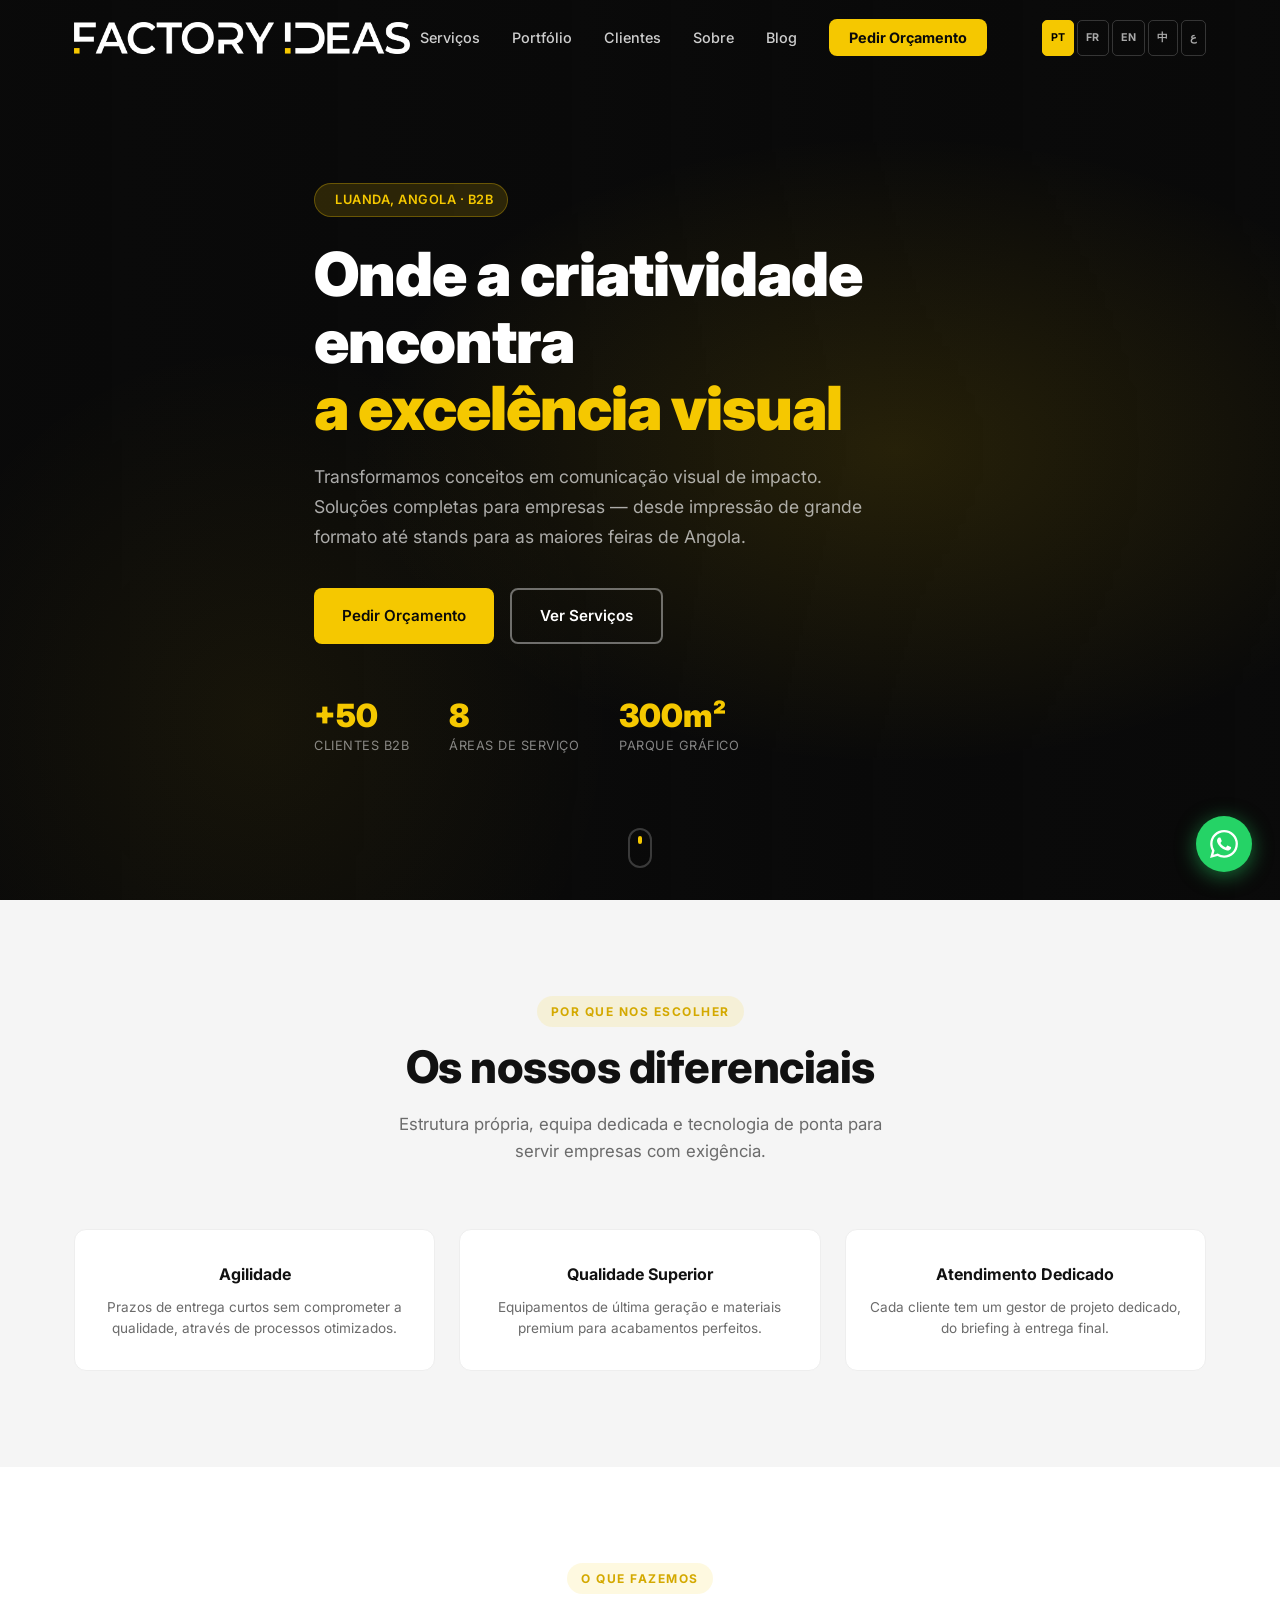
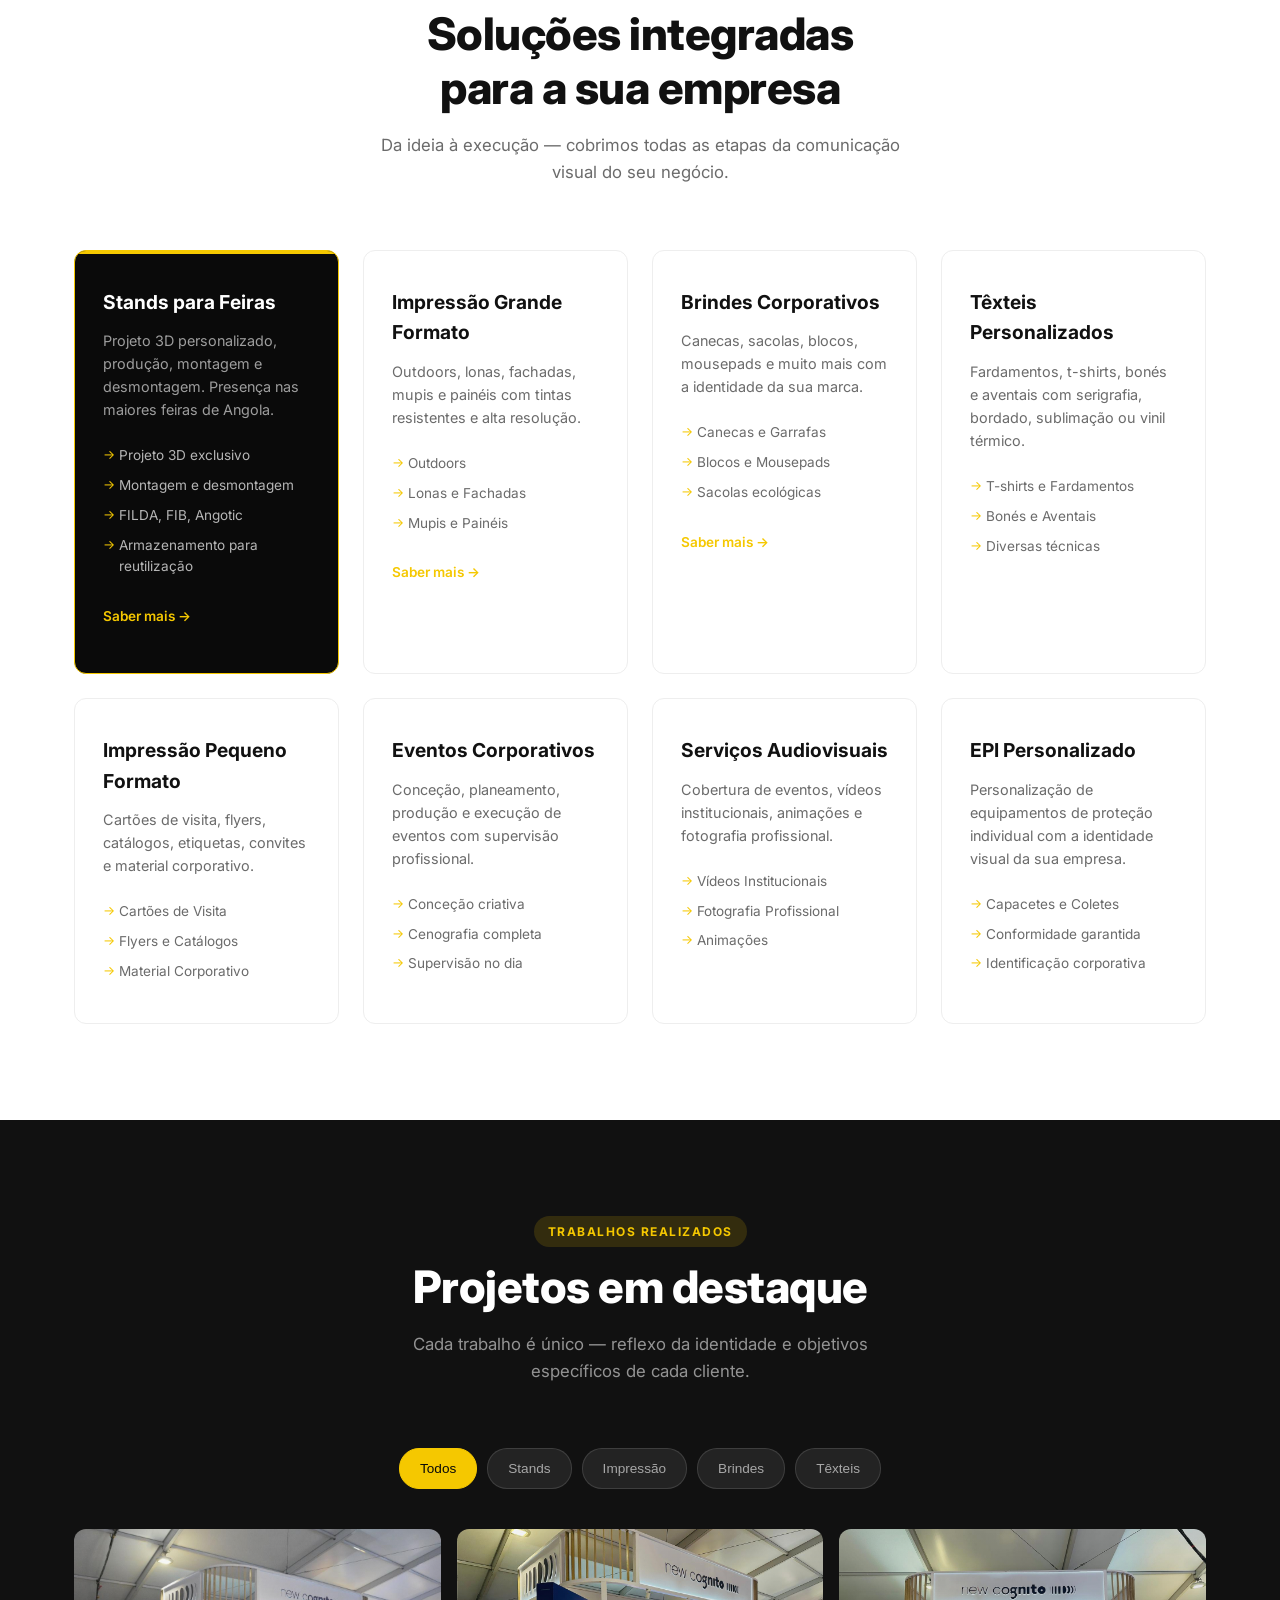
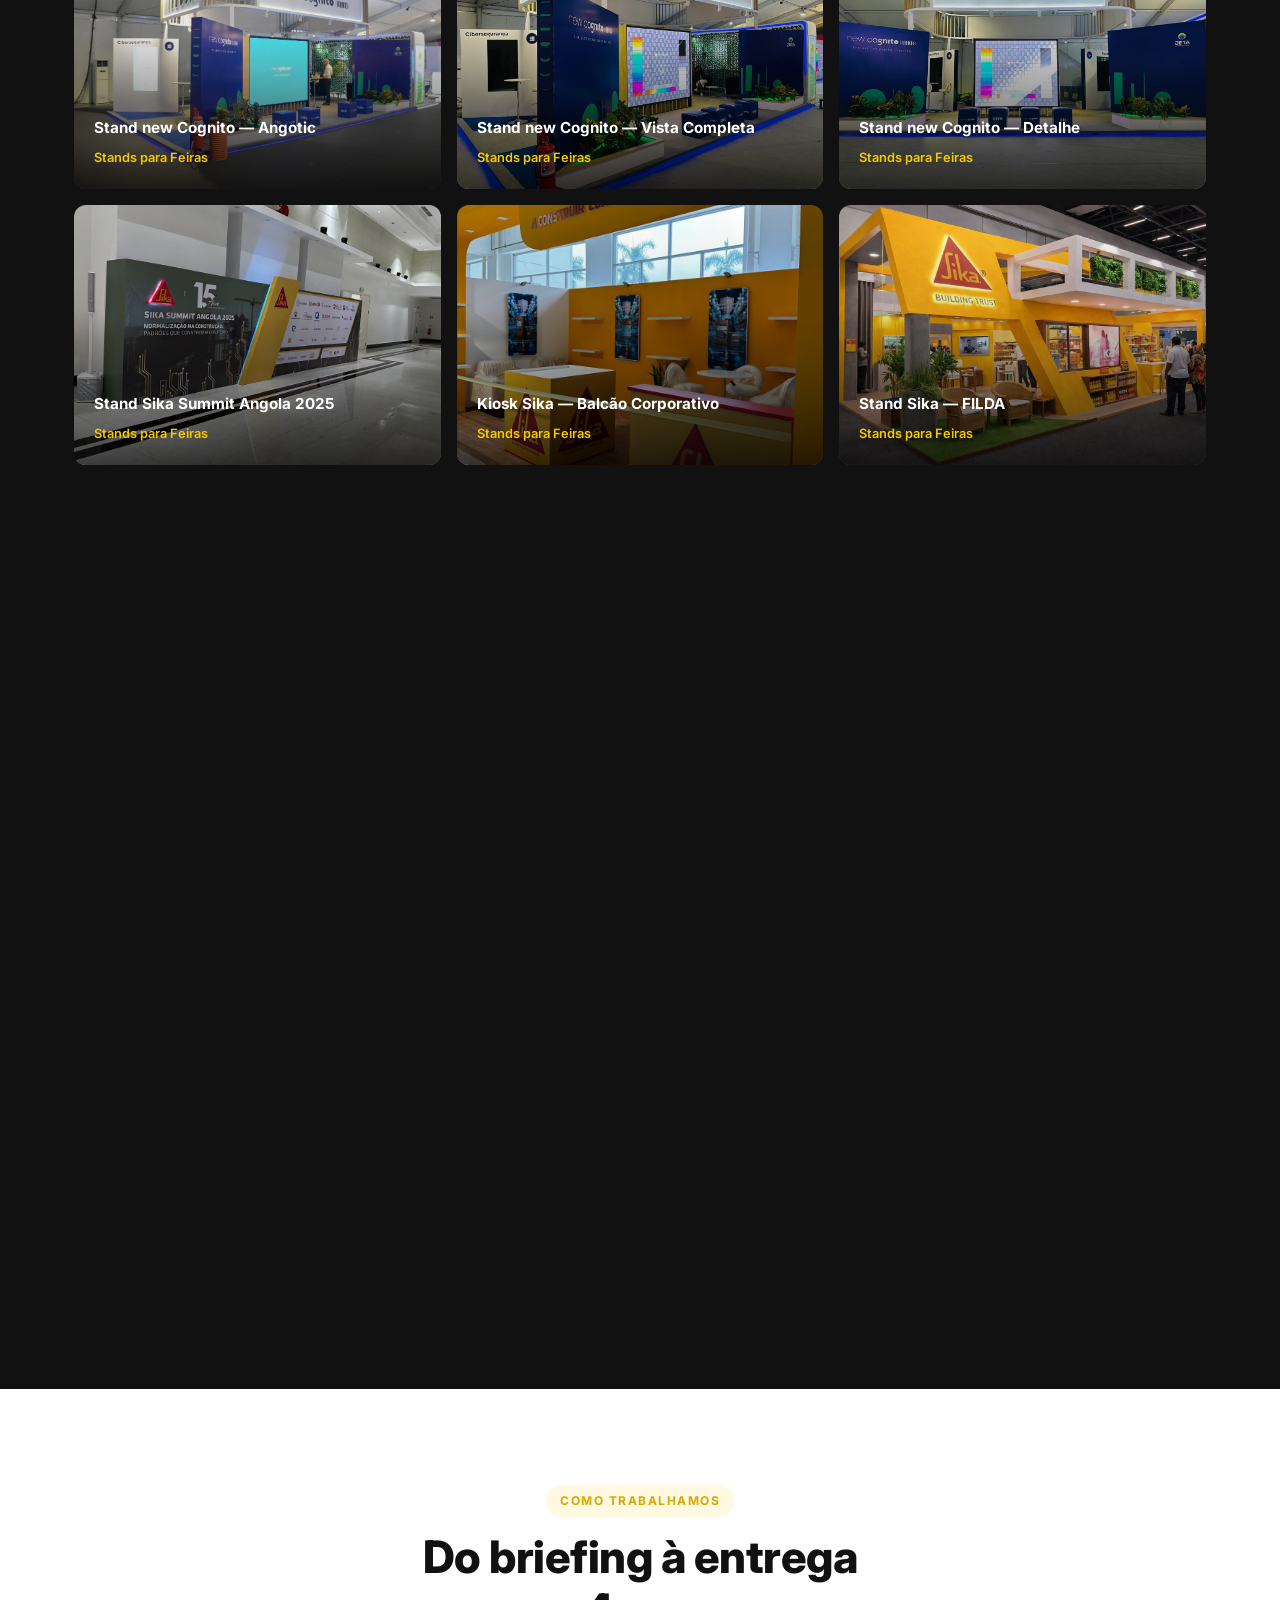
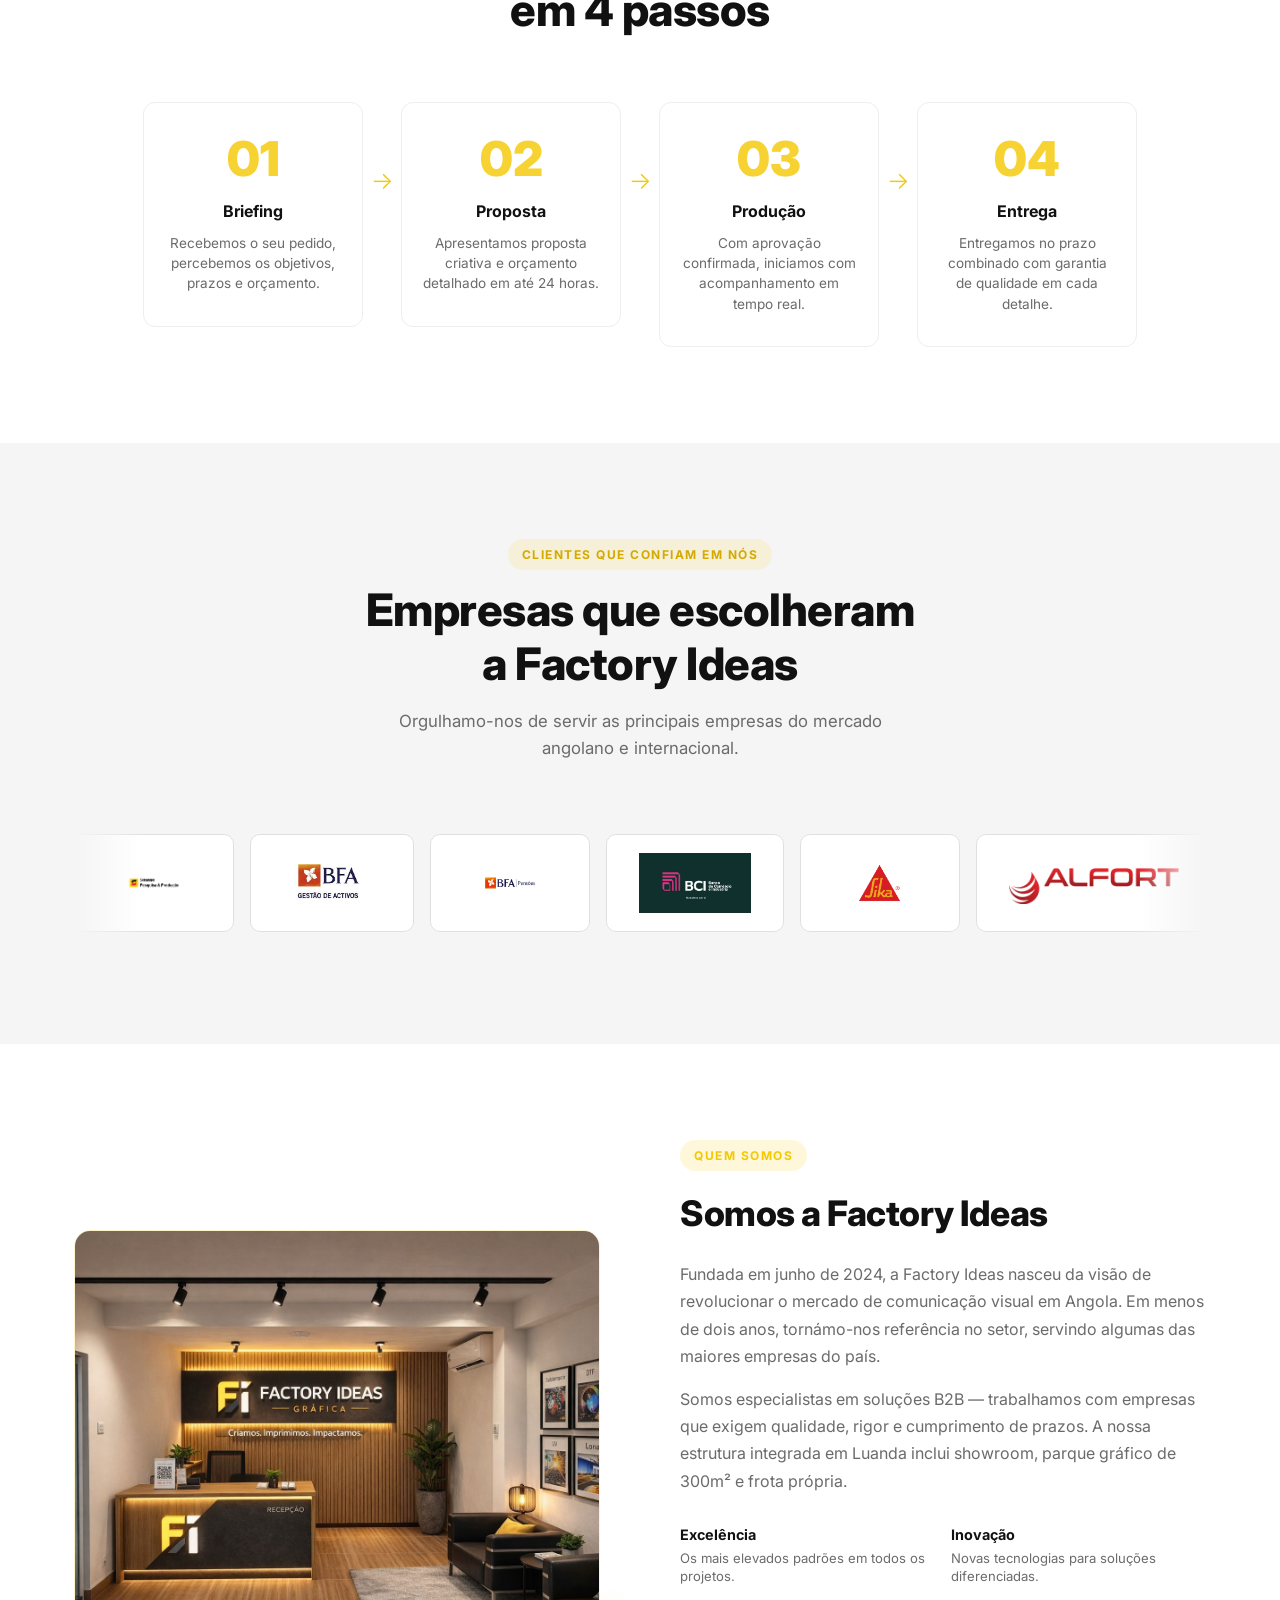
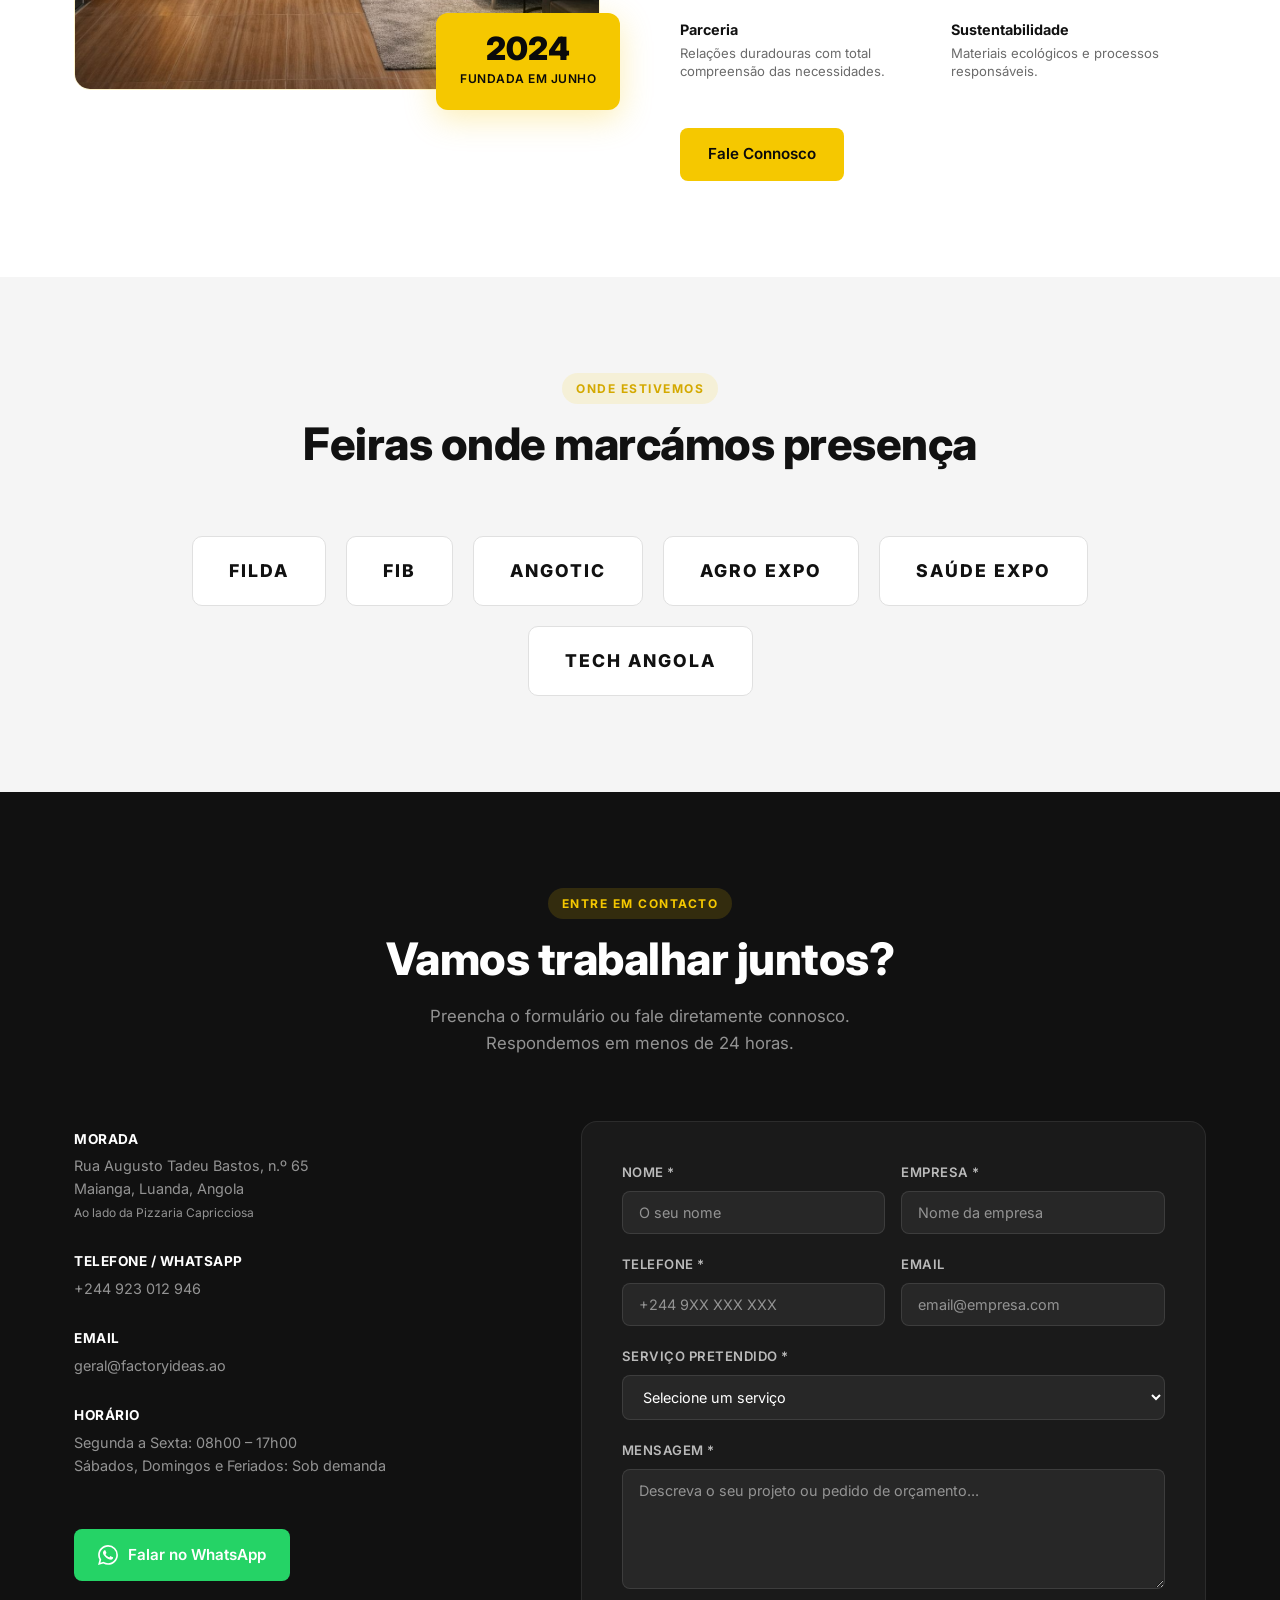
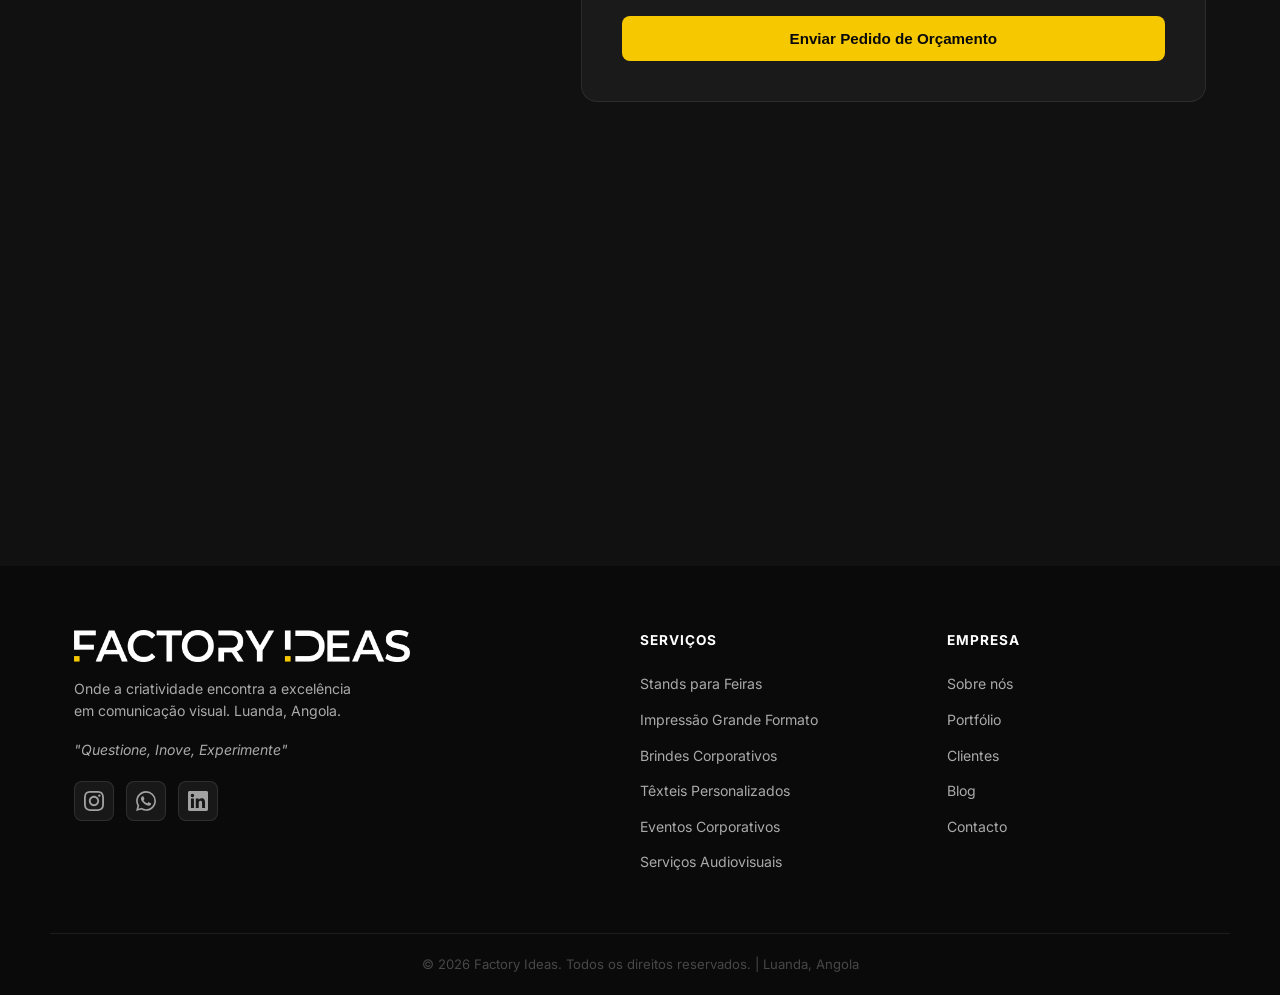
==== commit 866480bf: "Clientes: banda contínua com 13 empresas em destaque - Logótipos a cores por defeito (antes: cinzent" ====
--- a/index.html
+++ b/index.html
@@ -605,16 +605,39 @@
         <h2 data-i18n-html="cli.h2">Empresas que escolheram<br />a Factory Ideas</h2>
         <p data-i18n="cli.p">Orgulhamo-nos de servir as principais empresas do mercado angolano e internacional.</p>
       </div>
-      <div class="clients-grid">
-        <div class="client-card"><img src="images/clientes/alfort.png" alt="Alfort Petroleum" /></div>
-        <div class="client-card"><img src="images/clientes/keve.png" alt="Keve" /></div>
-        <div class="client-card"><img src="images/clientes/viva-seguros.png" alt="VIVA Seguros" /></div>
-        <div class="client-card"><img src="images/clientes/sonangol.png" alt="Sonangol E&amp;P" /></div>
-        <div class="client-card"><img src="images/clientes/bfa-gestao.jpg" alt="BFA Gestão de Activos" /></div>
-        <div class="client-card"><img src="images/clientes/bfa-pensoes.jpg" alt="BFA Pensões" /></div>
-        <div class="client-card"><img src="images/clientes/bci.png" alt="BCI" /></div>
-        <div class="client-card"><img src="images/clientes/sika.png" alt="Sika" /></div>
-        <div class="client-card"><img src="images/clientes/saudabel.jpg" alt="Saudabel" /></div>
+      <div class="clients-marquee">
+        <div class="clients-track">
+          <div class="clients-set">
+            <div class="client-card"><img src="images/clientes/sonangol.png" alt="Sonangol E&amp;P" /></div>
+            <div class="client-card"><img src="images/clientes/bfa-gestao.jpg" alt="BFA Gestão de Activos" /></div>
+            <div class="client-card"><img src="images/clientes/bfa-pensoes.jpg" alt="BFA Pensões" /></div>
+            <div class="client-card"><img src="images/clientes/bci.png" alt="BCI" /></div>
+            <div class="client-card"><img src="images/clientes/sika.png" alt="Sika" /></div>
+            <div class="client-card"><img src="images/clientes/alfort.png" alt="Alfort Petroleum" /></div>
+            <div class="client-card"><img src="images/clientes/keve.png" alt="Keve" /></div>
+            <div class="client-card"><img src="images/clientes/viva-seguros.png" alt="VIVA Seguros" /></div>
+            <div class="client-card"><img src="images/clientes/saudabel.jpg" alt="Saudabel" /></div>
+            <div class="client-card client-card-text">TOYOTA <small>by CFAO</small></div>
+            <div class="client-card client-card-text">NEW COGNITO</div>
+            <div class="client-card client-card-text">TIS SUNTECH</div>
+            <div class="client-card client-card-text">NOPEA ENERGY</div>
+          </div>
+          <div class="clients-set" aria-hidden="true">
+            <div class="client-card"><img src="images/clientes/sonangol.png" alt="" /></div>
+            <div class="client-card"><img src="images/clientes/bfa-gestao.jpg" alt="" /></div>
+            <div class="client-card"><img src="images/clientes/bfa-pensoes.jpg" alt="" /></div>
+            <div class="client-card"><img src="images/clientes/bci.png" alt="" /></div>
+            <div class="client-card"><img src="images/clientes/sika.png" alt="" /></div>
+            <div class="client-card"><img src="images/clientes/alfort.png" alt="" /></div>
+            <div class="client-card"><img src="images/clientes/keve.png" alt="" /></div>
+            <div class="client-card"><img src="images/clientes/viva-seguros.png" alt="" /></div>
+            <div class="client-card"><img src="images/clientes/saudabel.jpg" alt="" /></div>
+            <div class="client-card client-card-text">TOYOTA <small>by CFAO</small></div>
+            <div class="client-card client-card-text">NEW COGNITO</div>
+            <div class="client-card client-card-text">TIS SUNTECH</div>
+            <div class="client-card client-card-text">NOPEA ENERGY</div>
+          </div>
+        </div>
       </div>
     </div>
   </section>
--- a/style.css
+++ b/style.css
@@ -243,30 +243,30 @@
 .hero-slide:nth-child(5) { animation-delay: 24s; }
 @keyframes hero-slide-fade {
   0%   { opacity: 0; }
-  6%   { opacity: 0.3; }
-  20%  { opacity: 0.3; }
+  6%   { opacity: 0.5; }
+  20%  { opacity: 0.5; }
   27%  { opacity: 0; }
   100% { opacity: 0; }
 }
-/* Scrim: protege a legibilidade do texto (mais escuro na zona do conteúdo) */
+/* Scrim: protege a legibilidade do texto (escuro só na zona do conteúdo) */
 .hero-slideshow::after {
   content: '';
   position: absolute;
   inset: 0;
   background: linear-gradient(90deg,
-    rgba(10,10,10,0.94) 0%,
-    rgba(10,10,10,0.82) 45%,
-    rgba(10,10,10,0.55) 75%,
-    rgba(10,10,10,0.4) 100%);
+    rgba(10,10,10,0.85) 0%,
+    rgba(10,10,10,0.6) 45%,
+    rgba(10,10,10,0.25) 72%,
+    rgba(10,10,10,0.08) 100%);
 }
 @media (max-width: 768px) {
   .hero-slideshow::after {
-    background: linear-gradient(180deg, rgba(10,10,10,0.88) 0%, rgba(10,10,10,0.72) 100%);
+    background: linear-gradient(180deg, rgba(10,10,10,0.75) 0%, rgba(10,10,10,0.45) 100%);
   }
 }
 @media (prefers-reduced-motion: reduce) {
   .hero-slide { animation: none; }
-  .hero-slide:first-child { opacity: 0.3; }
+  .hero-slide:first-child { opacity: 0.5; }
 }
 
 .hero-content {
@@ -658,43 +658,77 @@
 
 /* ===== CLIENTS ===== */
 .section-clientes { background: var(--light-gray); }
-.clients-grid {
-  display: flex;
-  flex-wrap: wrap;
-  gap: 14px;
-  justify-content: center;
-}
+
+/* Banda contínua de clientes (pára ao passar o rato) */
+.clients-marquee {
+  overflow: hidden;
+  position: relative;
+  padding: 8px 0 16px;
+  -webkit-mask-image: linear-gradient(90deg, transparent, #000 6%, #000 94%, transparent);
+  mask-image: linear-gradient(90deg, transparent, #000 6%, #000 94%, transparent);
+}
+.clients-track {
+  display: flex;
+  width: max-content;
+  animation: clients-scroll 45s linear infinite;
+}
+.clients-marquee:hover .clients-track { animation-play-state: paused; }
+.clients-set {
+  display: flex;
+  align-items: stretch;
+  gap: 16px;
+  padding-right: 16px;
+}
+@keyframes clients-scroll {
+  to { transform: translateX(-50%); }
+}
+
 .client-card {
   background: var(--white);
   border: 1px solid #e0e0e0;
   border-radius: 10px;
-  padding: 16px 28px;
-  font-weight: 700;
-  font-size: 0.9rem;
+  padding: 18px 32px;
+  font-weight: 800;
+  font-size: 1rem;
   color: var(--dark);
   transition: var(--transition);
-  letter-spacing: 0.3px;
+  letter-spacing: 0.5px;
   display: flex;
   align-items: center;
   justify-content: center;
-  min-height: 80px;
+  min-height: 96px;
+  min-width: 160px;
+  flex-shrink: 0;
 }
 .client-card img {
-  max-height: 50px;
-  max-width: 100%;
+  max-height: 60px;
+  max-width: 170px;
   object-fit: contain;
-  filter: grayscale(100%);
-  opacity: 0.7;
-  transition: var(--transition);
-}
-.client-card:hover img {
-  filter: grayscale(0%);
-  opacity: 1;
+  transition: var(--transition);
+}
+.client-card-text {
+  white-space: nowrap;
+  flex-direction: column;
+  gap: 2px;
+}
+.client-card-text small {
+  font-size: 0.7rem;
+  font-weight: 600;
+  color: var(--gray);
+  letter-spacing: 1.5px;
+  text-transform: uppercase;
 }
 .client-card:hover {
   border-color: var(--yellow);
   transform: translateY(-3px);
   box-shadow: 0 6px 20px rgba(245,200,0,0.25);
+}
+
+@media (prefers-reduced-motion: reduce) {
+  .clients-marquee { mask-image: none; -webkit-mask-image: none; }
+  .clients-track { animation: none; width: 100%; }
+  .clients-set { flex-wrap: wrap; justify-content: center; padding-right: 0; }
+  .clients-set[aria-hidden="true"] { display: none; }
 }
 
 /* ===== VALUES ===== */
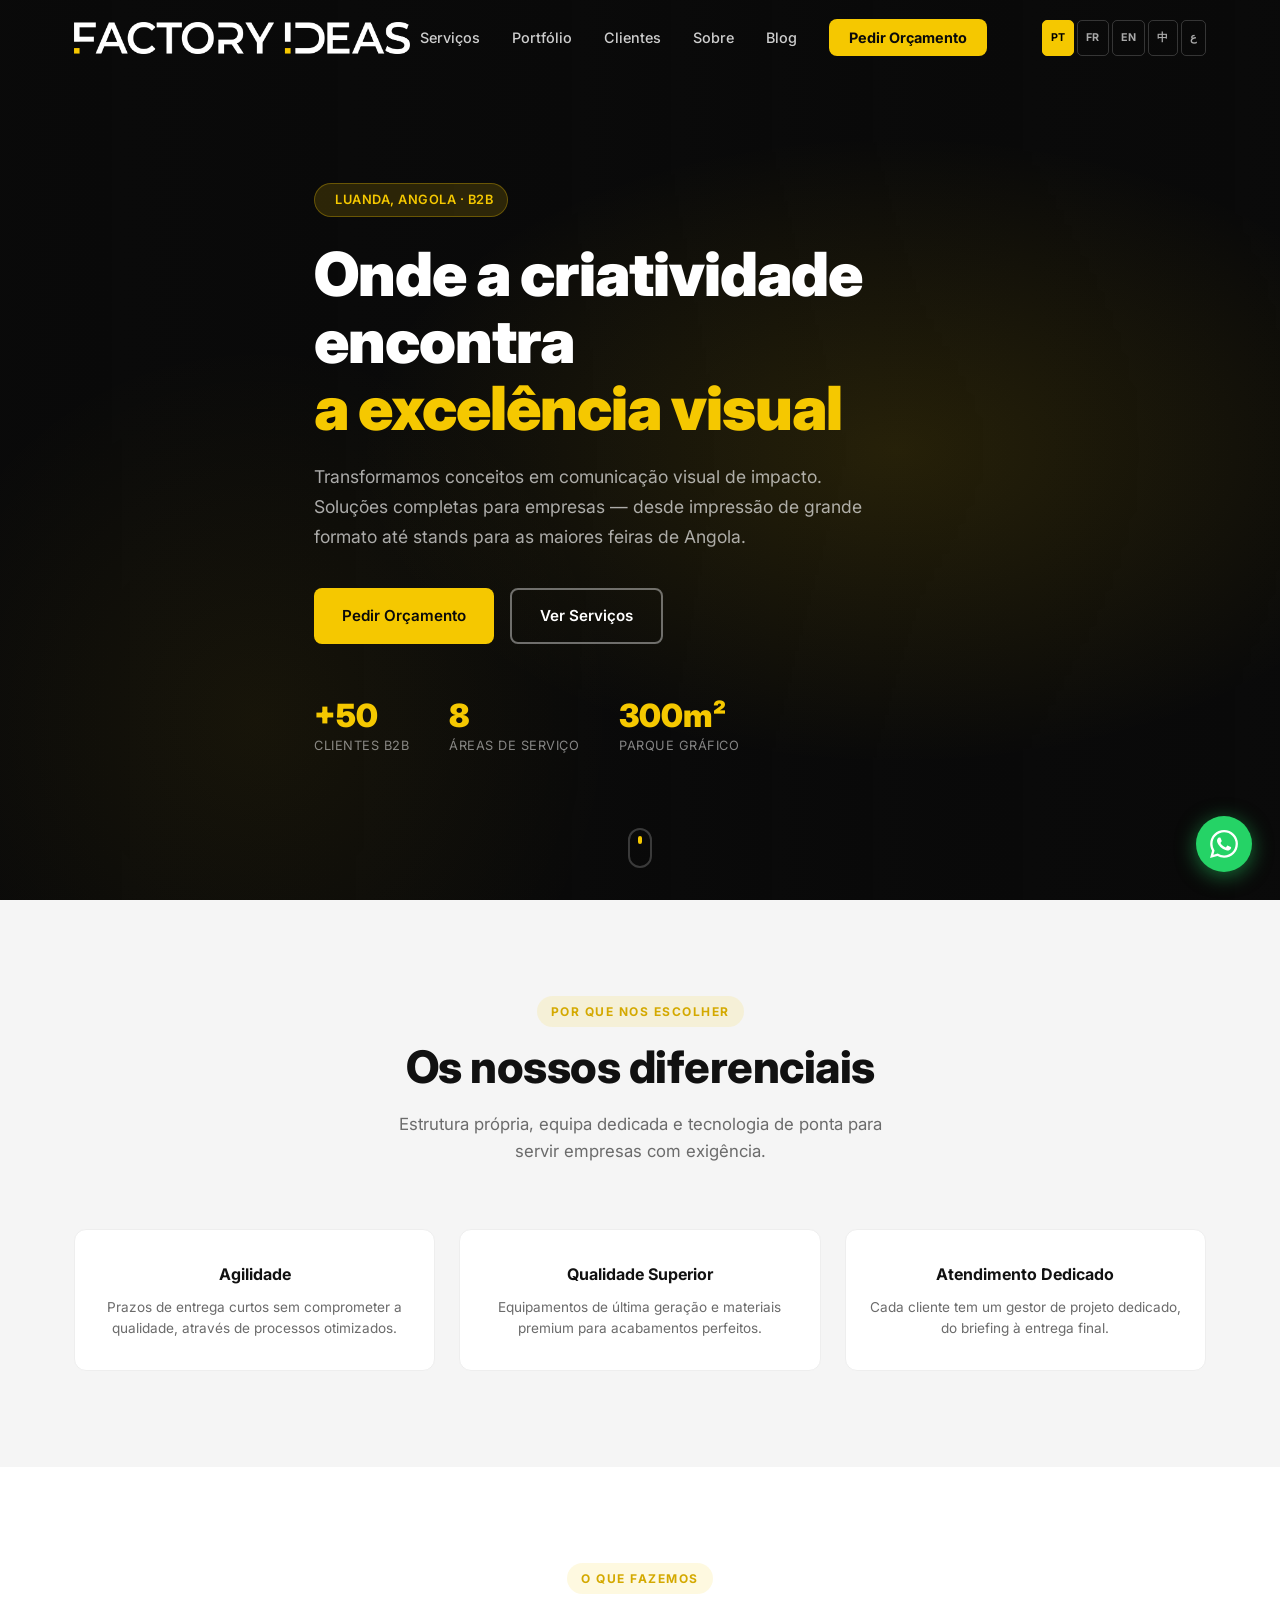
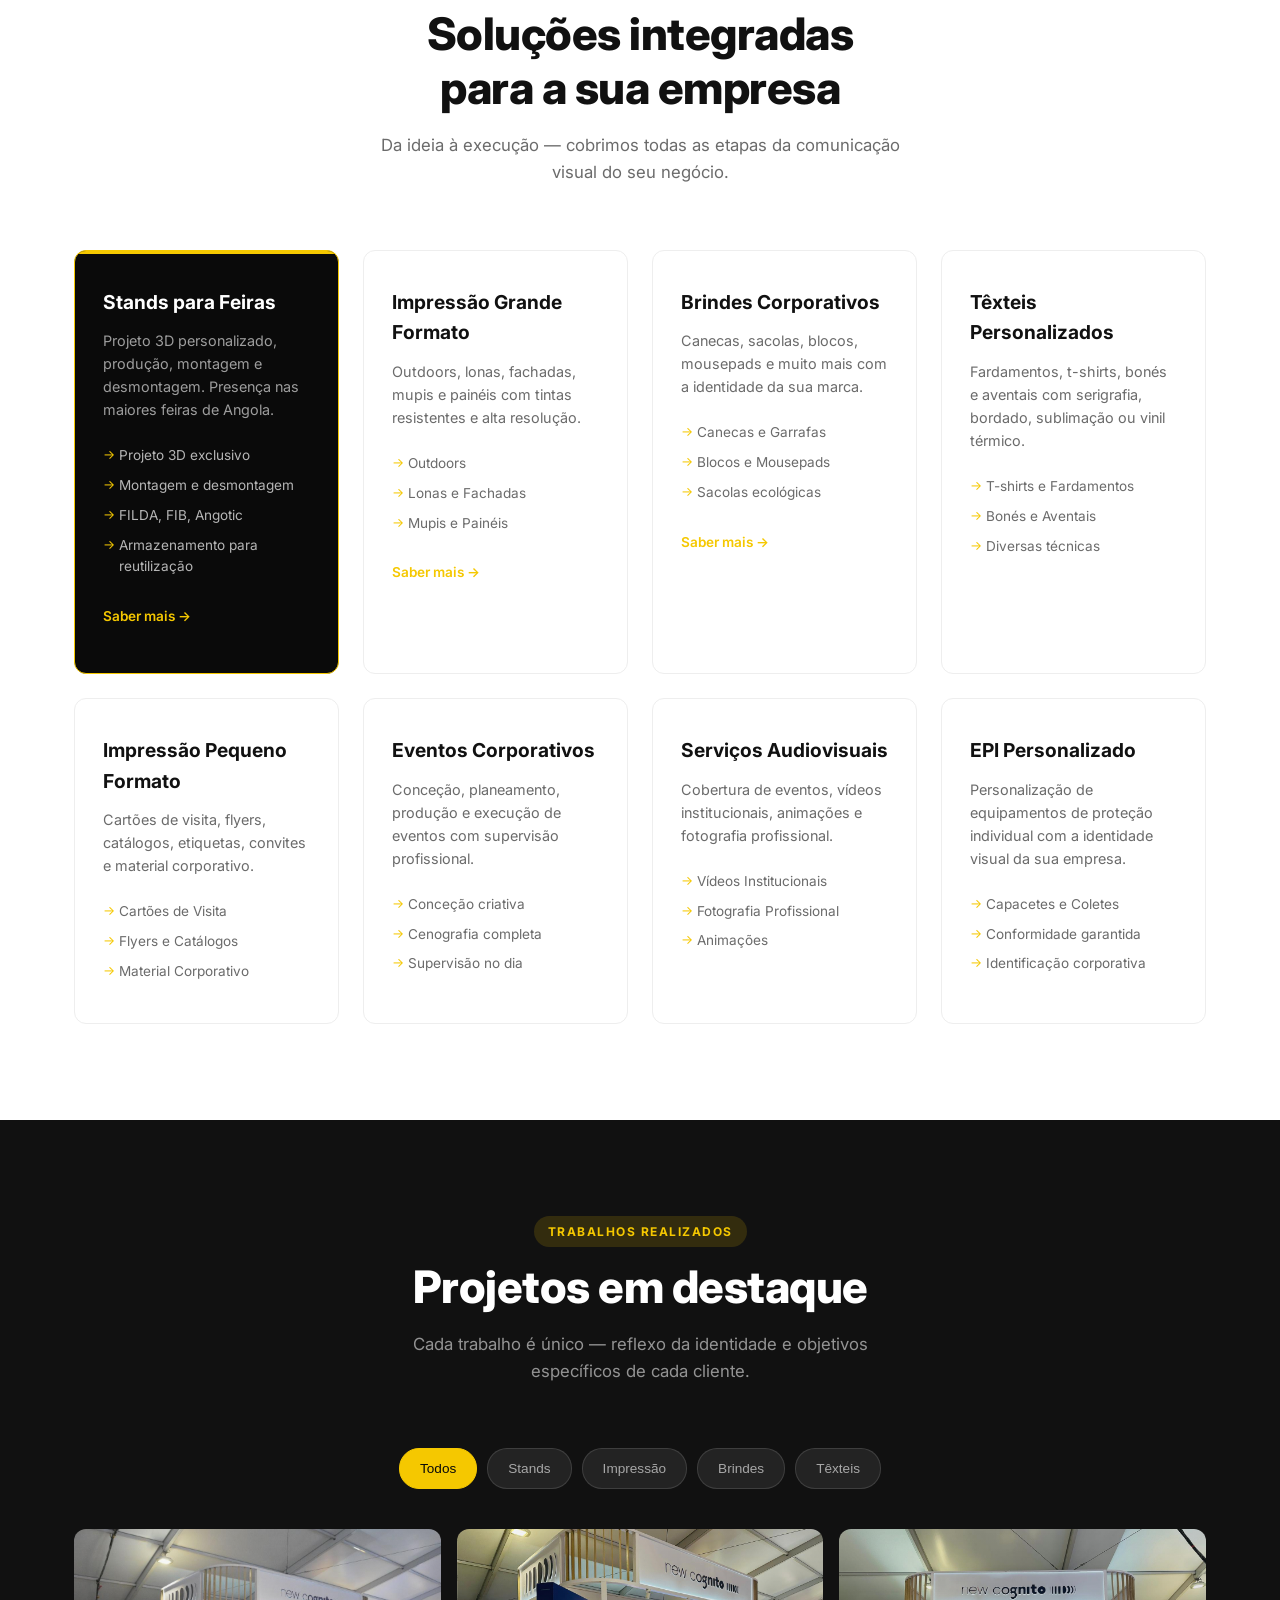
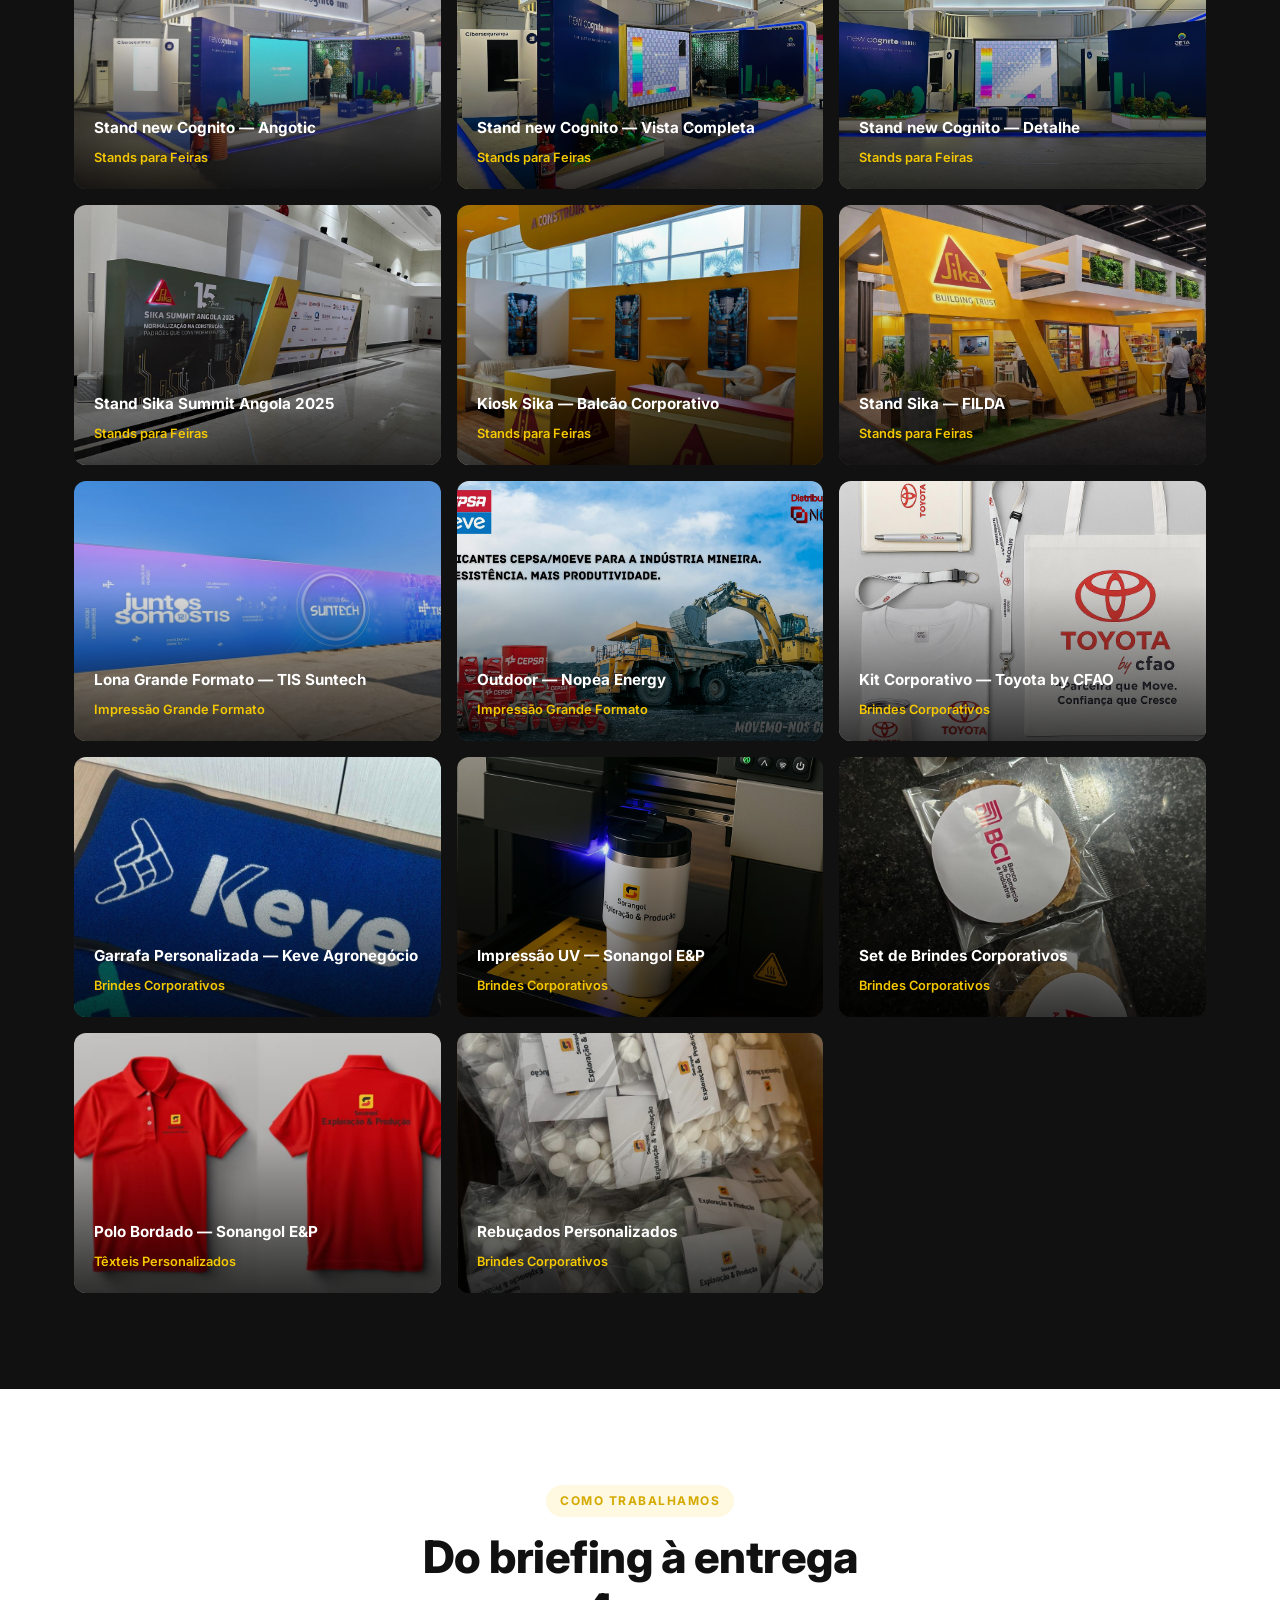
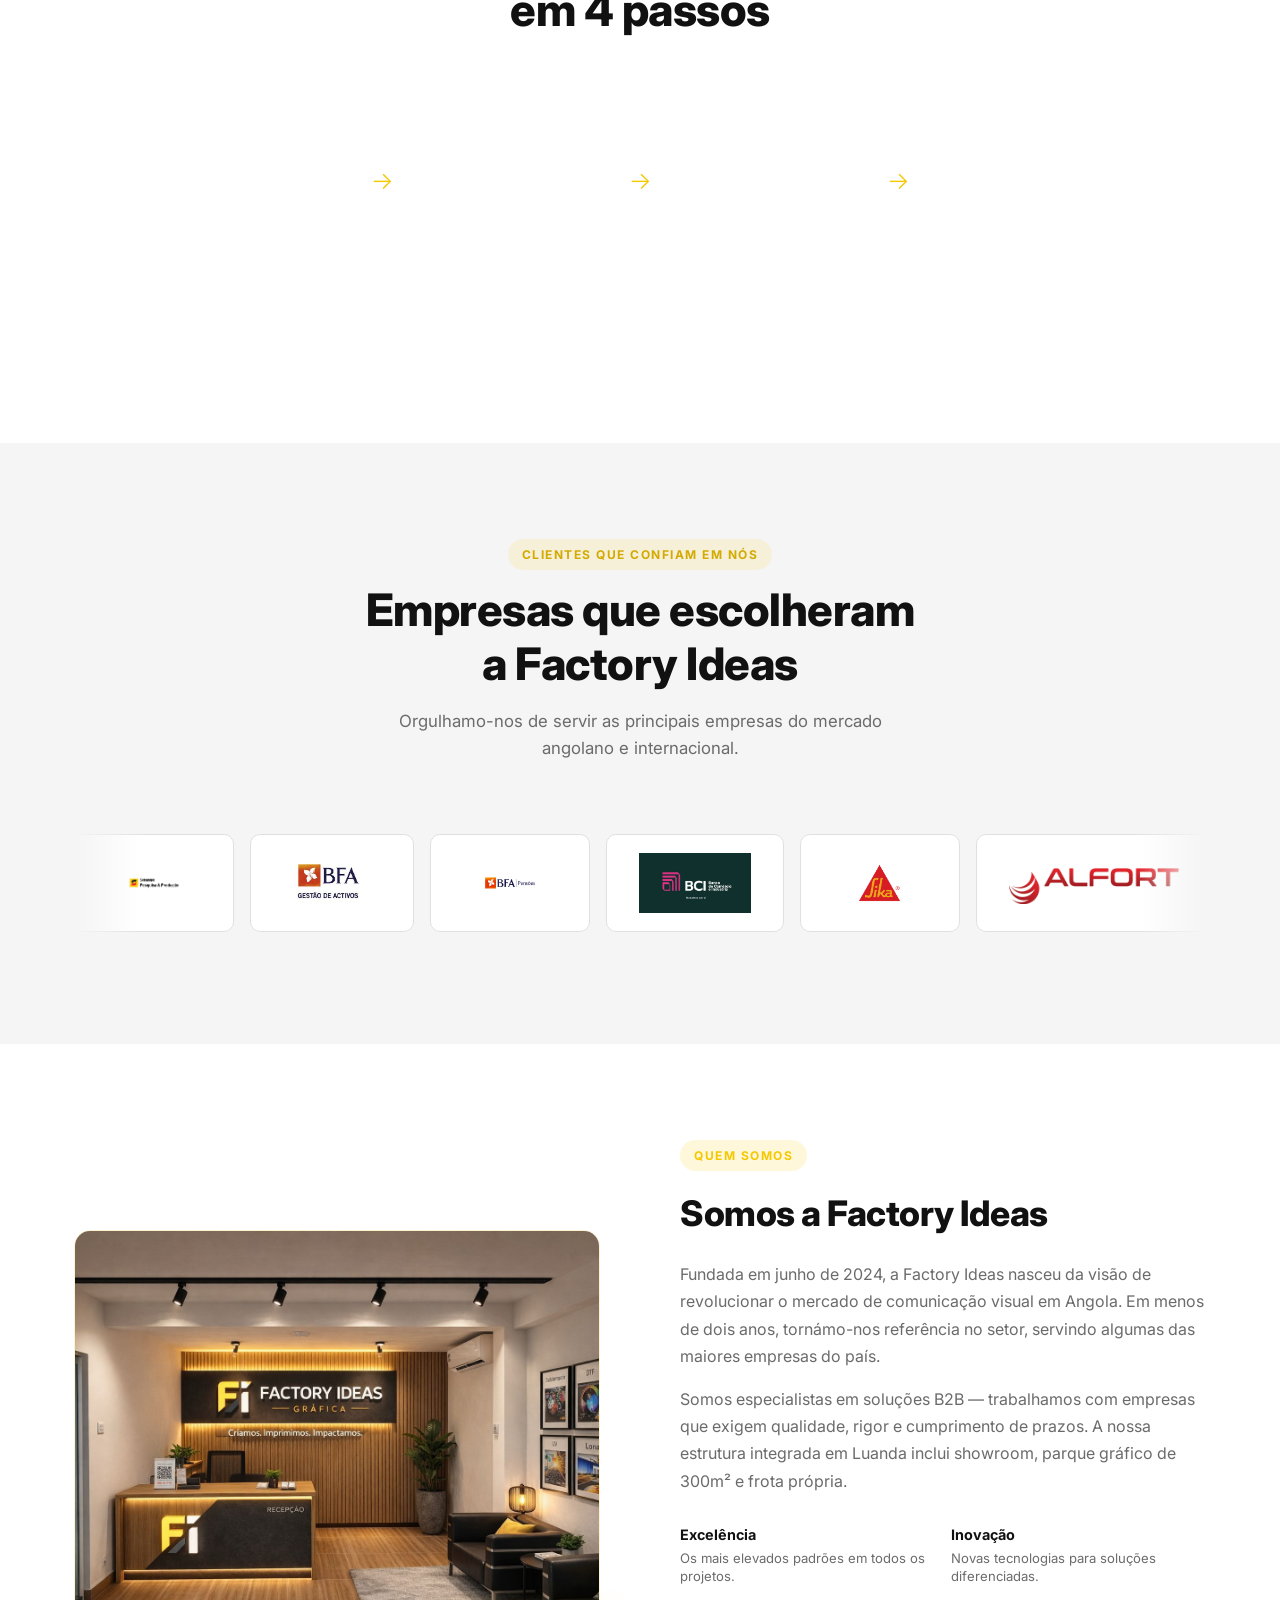
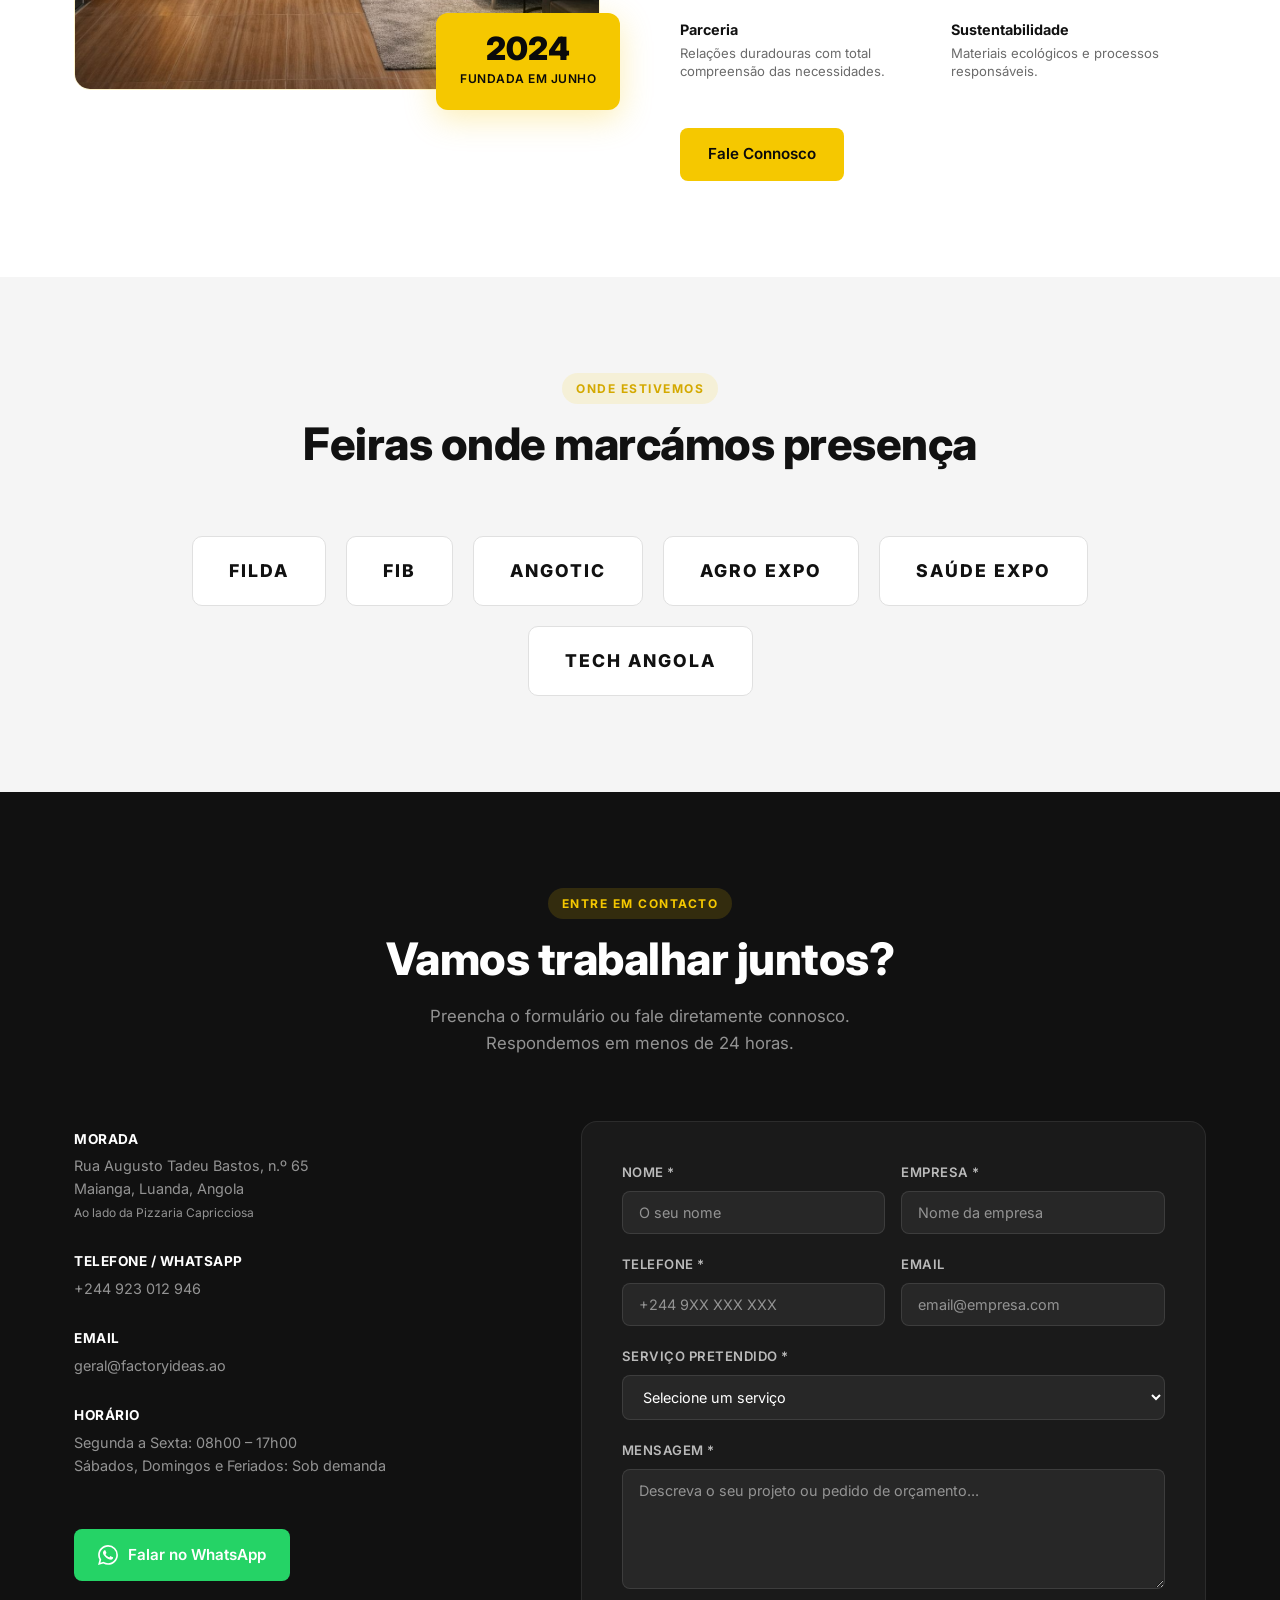
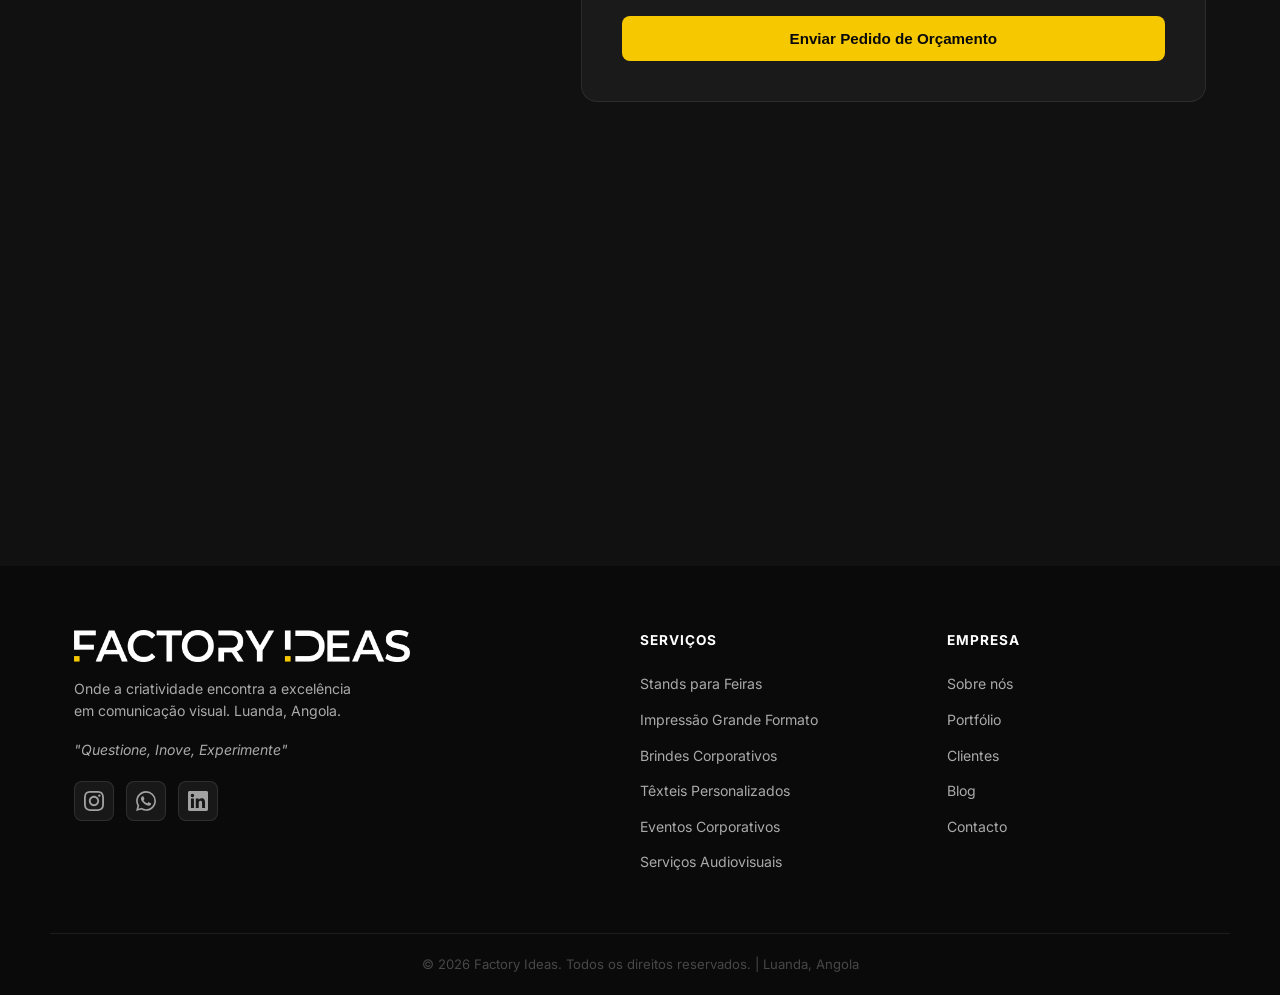
==== commit 802a63d6: "Cache-busting: versão nos links de CSS/JS (cache de 1 mês escondia as melhorias) Co-Authored-By: Cla" ====
--- a/index.html
+++ b/index.html
@@ -65,7 +65,7 @@
   <link rel="preconnect" href="https://fonts.gstatic.com" crossorigin />
   <link rel="preload" as="image" href="images/stand-cognito-1.jpg" />
   <link href="https://fonts.googleapis.com/css2?family=Inter:wght@300;400;500;600;700;800;900&display=swap" rel="stylesheet" />
-  <link rel="stylesheet" href="style.css" />
+  <link rel="stylesheet" href="style.css?v=20260707" />
   <link rel="sitemap" type="application/xml" title="Sitemap" href="/sitemap.xml" />
 
   <!-- ══ JSON-LD STRUCTURED DATA ══════════════════════════════════ -->
@@ -832,6 +832,6 @@
     <svg width="28" height="28" viewBox="0 0 24 24" fill="white"><path d="M17.472 14.382c-.297-.149-1.758-.867-2.03-.967-.273-.099-.471-.148-.67.15-.197.297-.767.966-.94 1.164-.173.199-.347.223-.644.075-.297-.15-1.255-.463-2.39-1.475-.883-.788-1.48-1.761-1.653-2.059-.173-.297-.018-.458.13-.606.134-.133.298-.347.446-.52.149-.174.198-.298.298-.497.099-.198.05-.371-.025-.52-.075-.149-.669-1.612-.916-2.207-.242-.579-.487-.5-.669-.51-.173-.008-.371-.01-.57-.01-.198 0-.52.074-.792.372-.272.297-1.04 1.016-1.04 2.479 0 1.462 1.065 2.875 1.213 3.074.149.198 2.096 3.2 5.077 4.487.709.306 1.262.489 1.694.625.712.227 1.36.195 1.871.118.571-.085 1.758-.719 2.006-1.413.248-.694.248-1.289.173-1.413-.074-.124-.272-.198-.57-.347m-5.421 7.403h-.004a9.87 9.87 0 01-5.031-1.378l-.361-.214-3.741.982.998-3.648-.235-.374a9.86 9.86 0 01-1.51-5.26c.001-5.45 4.436-9.884 9.888-9.884 2.64 0 5.122 1.03 6.988 2.898a9.825 9.825 0 012.893 6.994c-.003 5.45-4.437 9.884-9.885 9.884m8.413-18.297A11.815 11.815 0 0012.05 0C5.495 0 .16 5.335.157 11.892c0 2.096.547 4.142 1.588 5.945L.057 24l6.305-1.654a11.882 11.882 0 005.683 1.448h.005c6.554 0 11.89-5.335 11.893-11.893a11.821 11.821 0 00-3.48-8.413z"/></svg>
   </a>
 
-  <script src="script.js"></script>
+  <script src="script.js?v=20260707"></script>
 </body>
 </html>
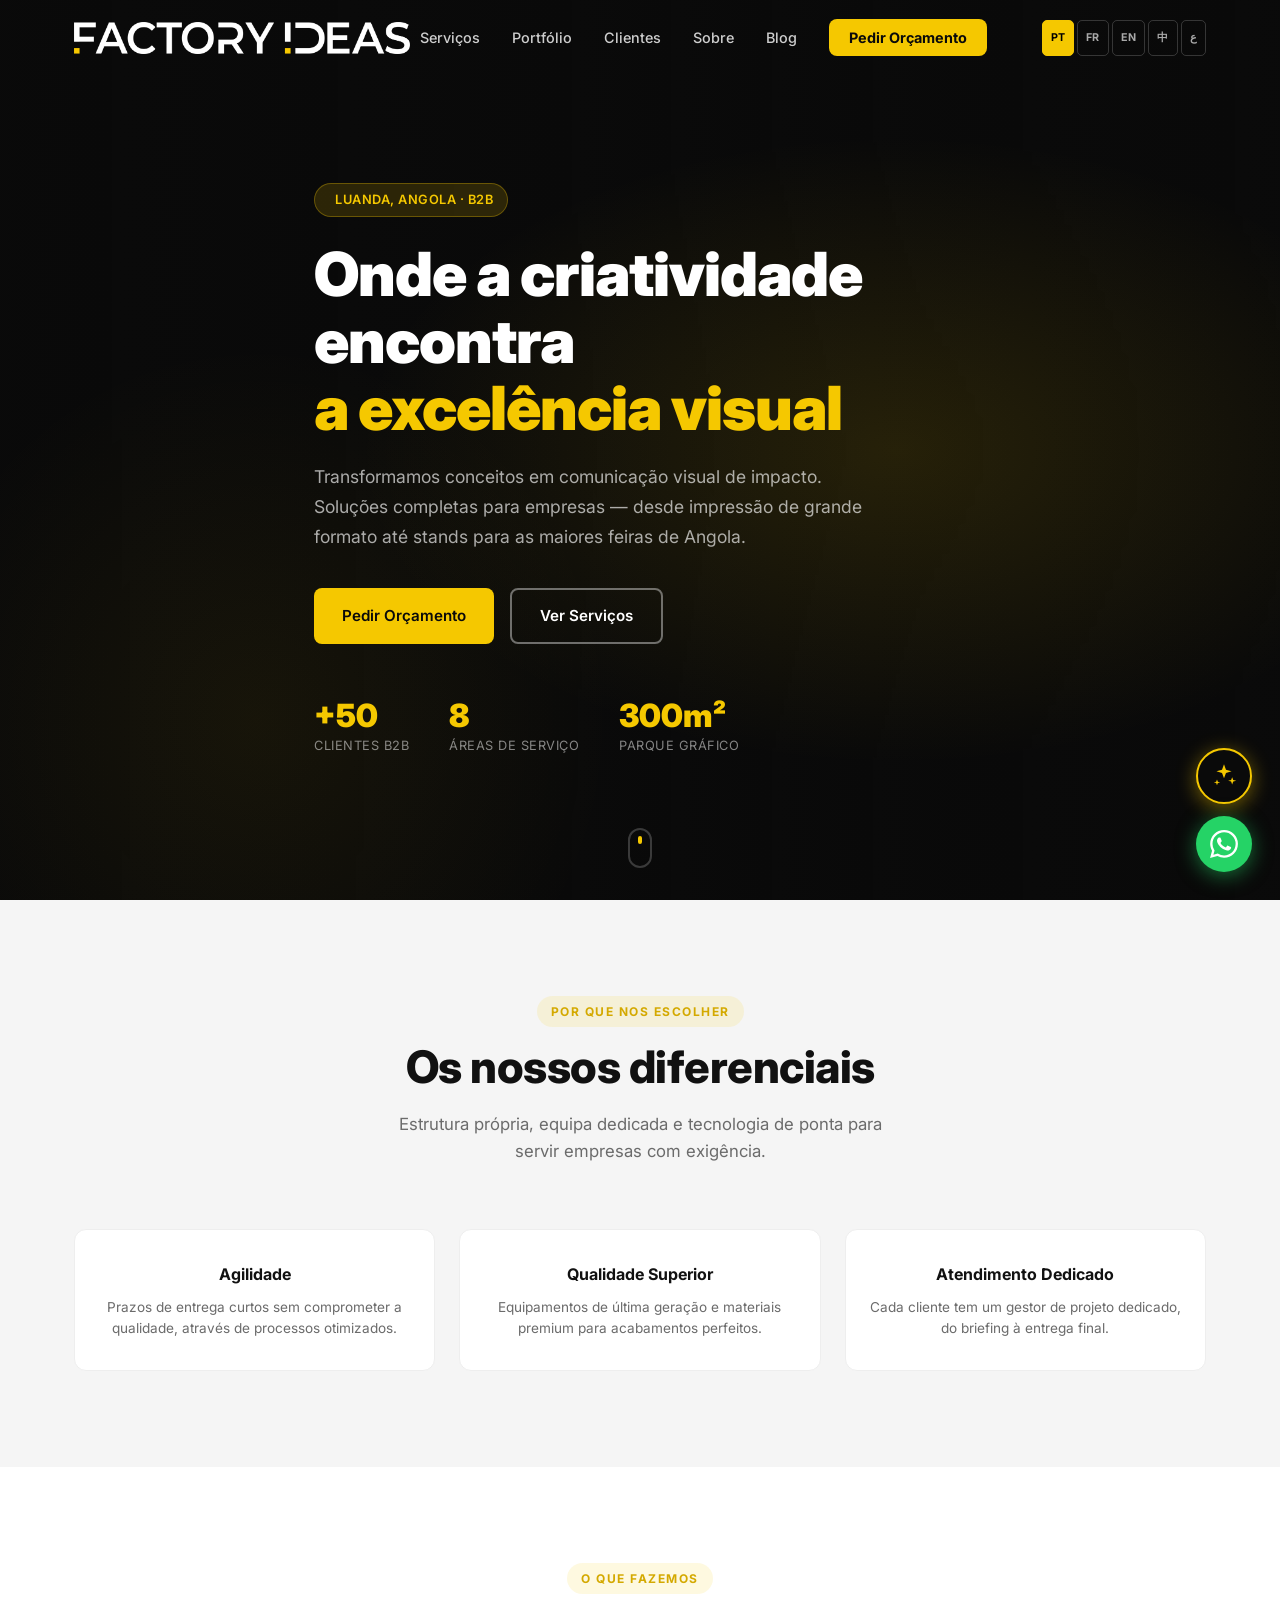
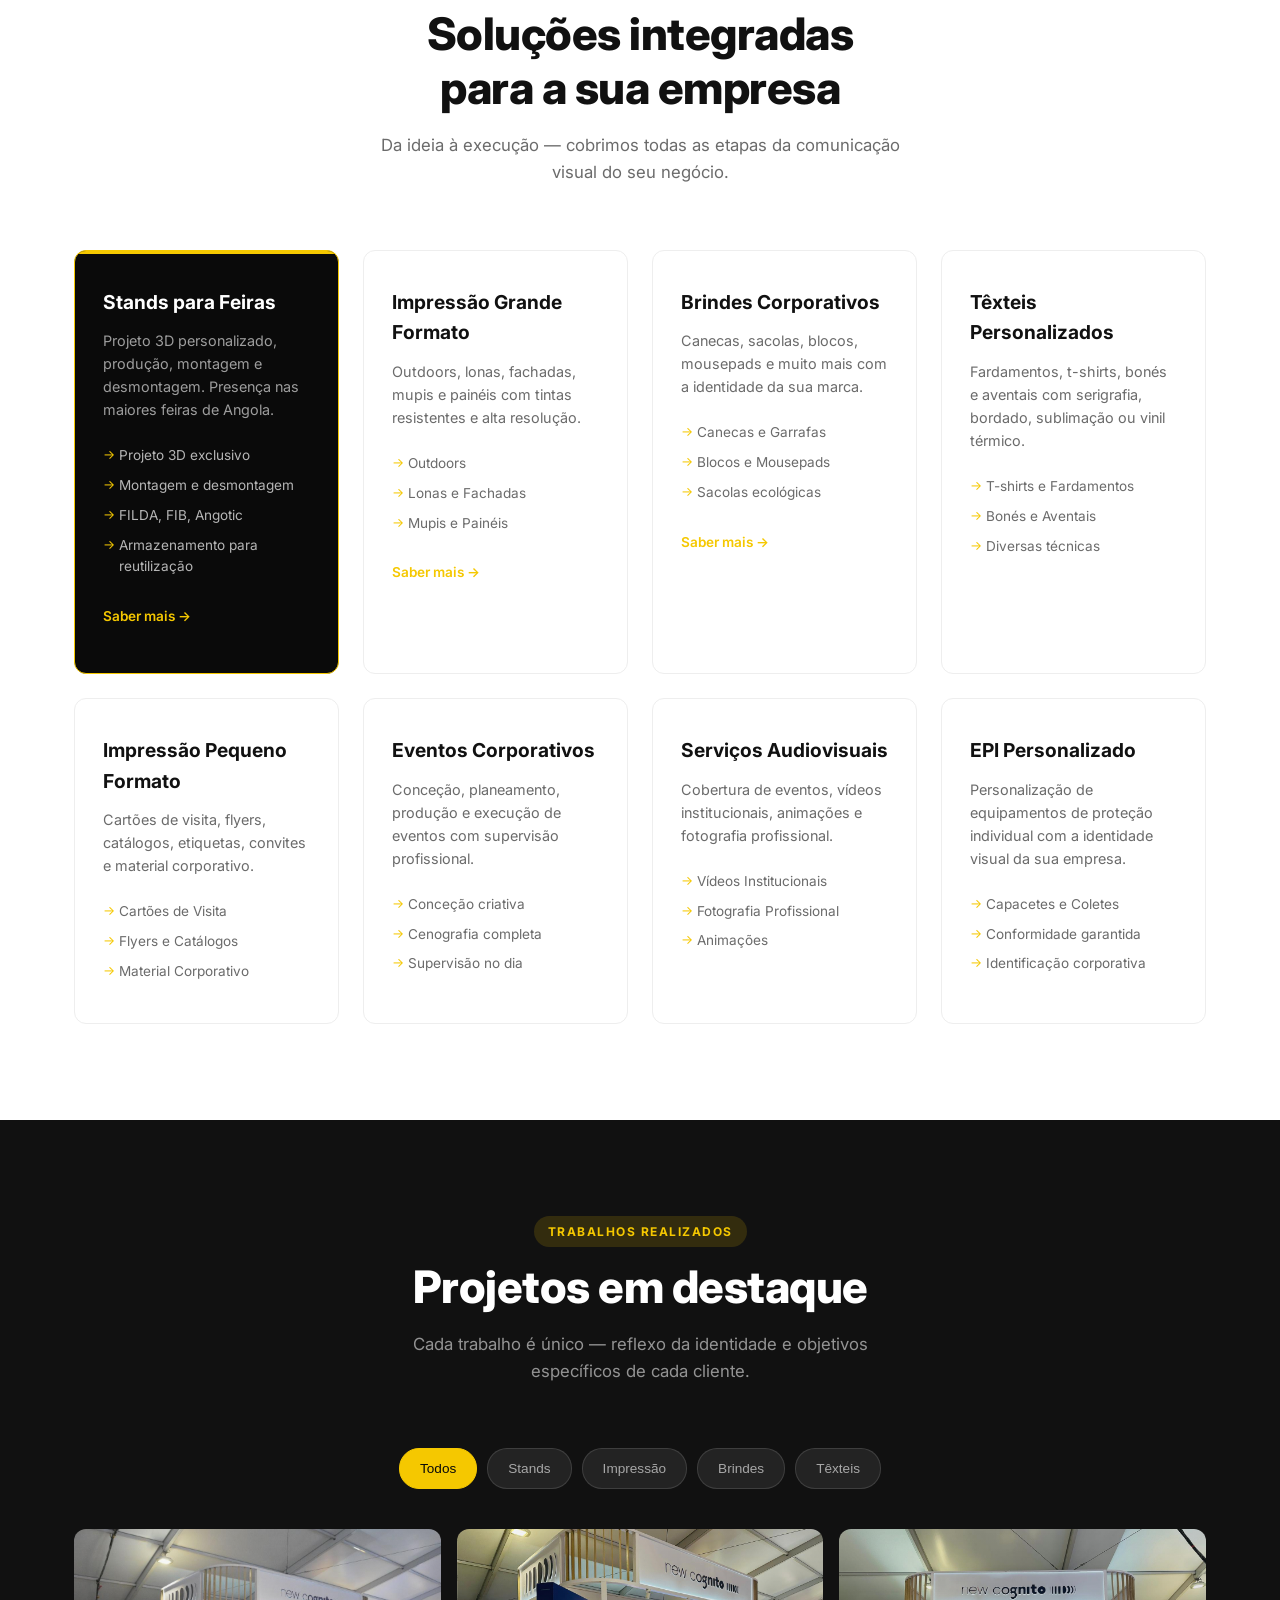
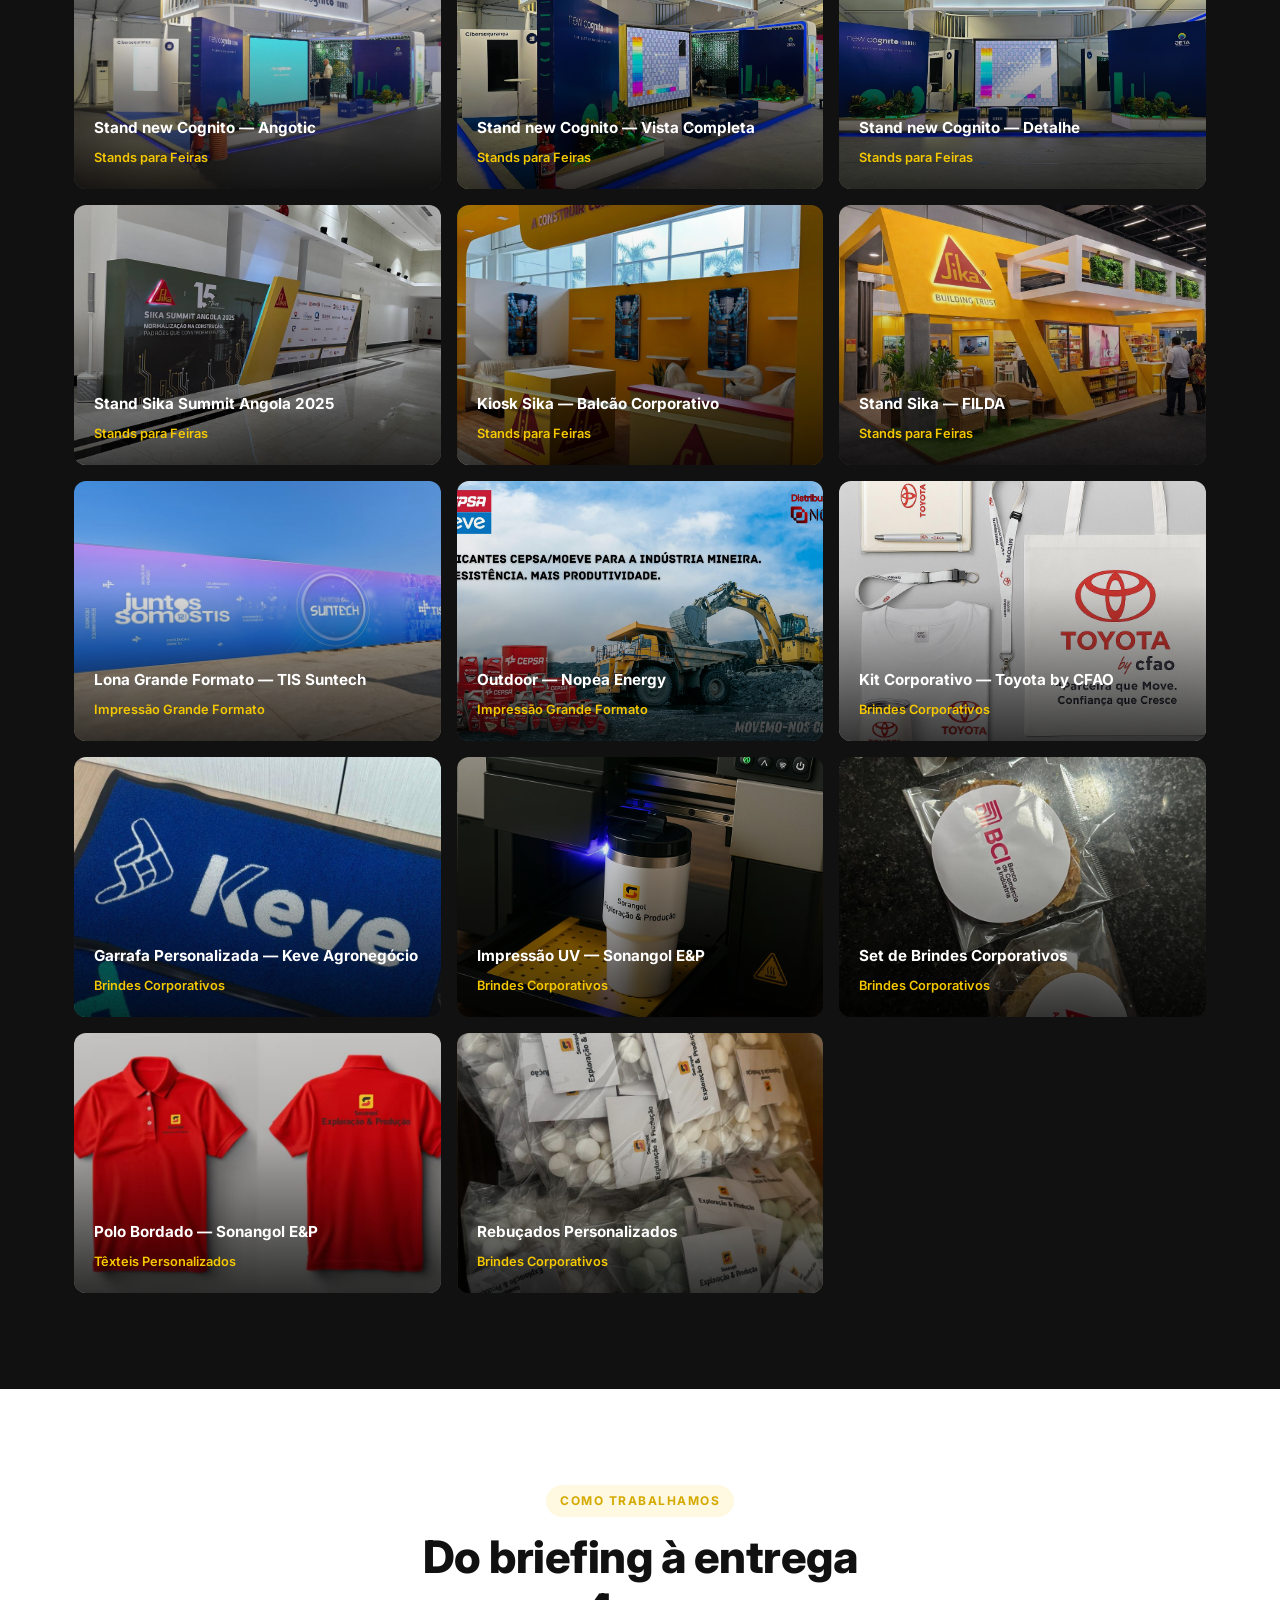
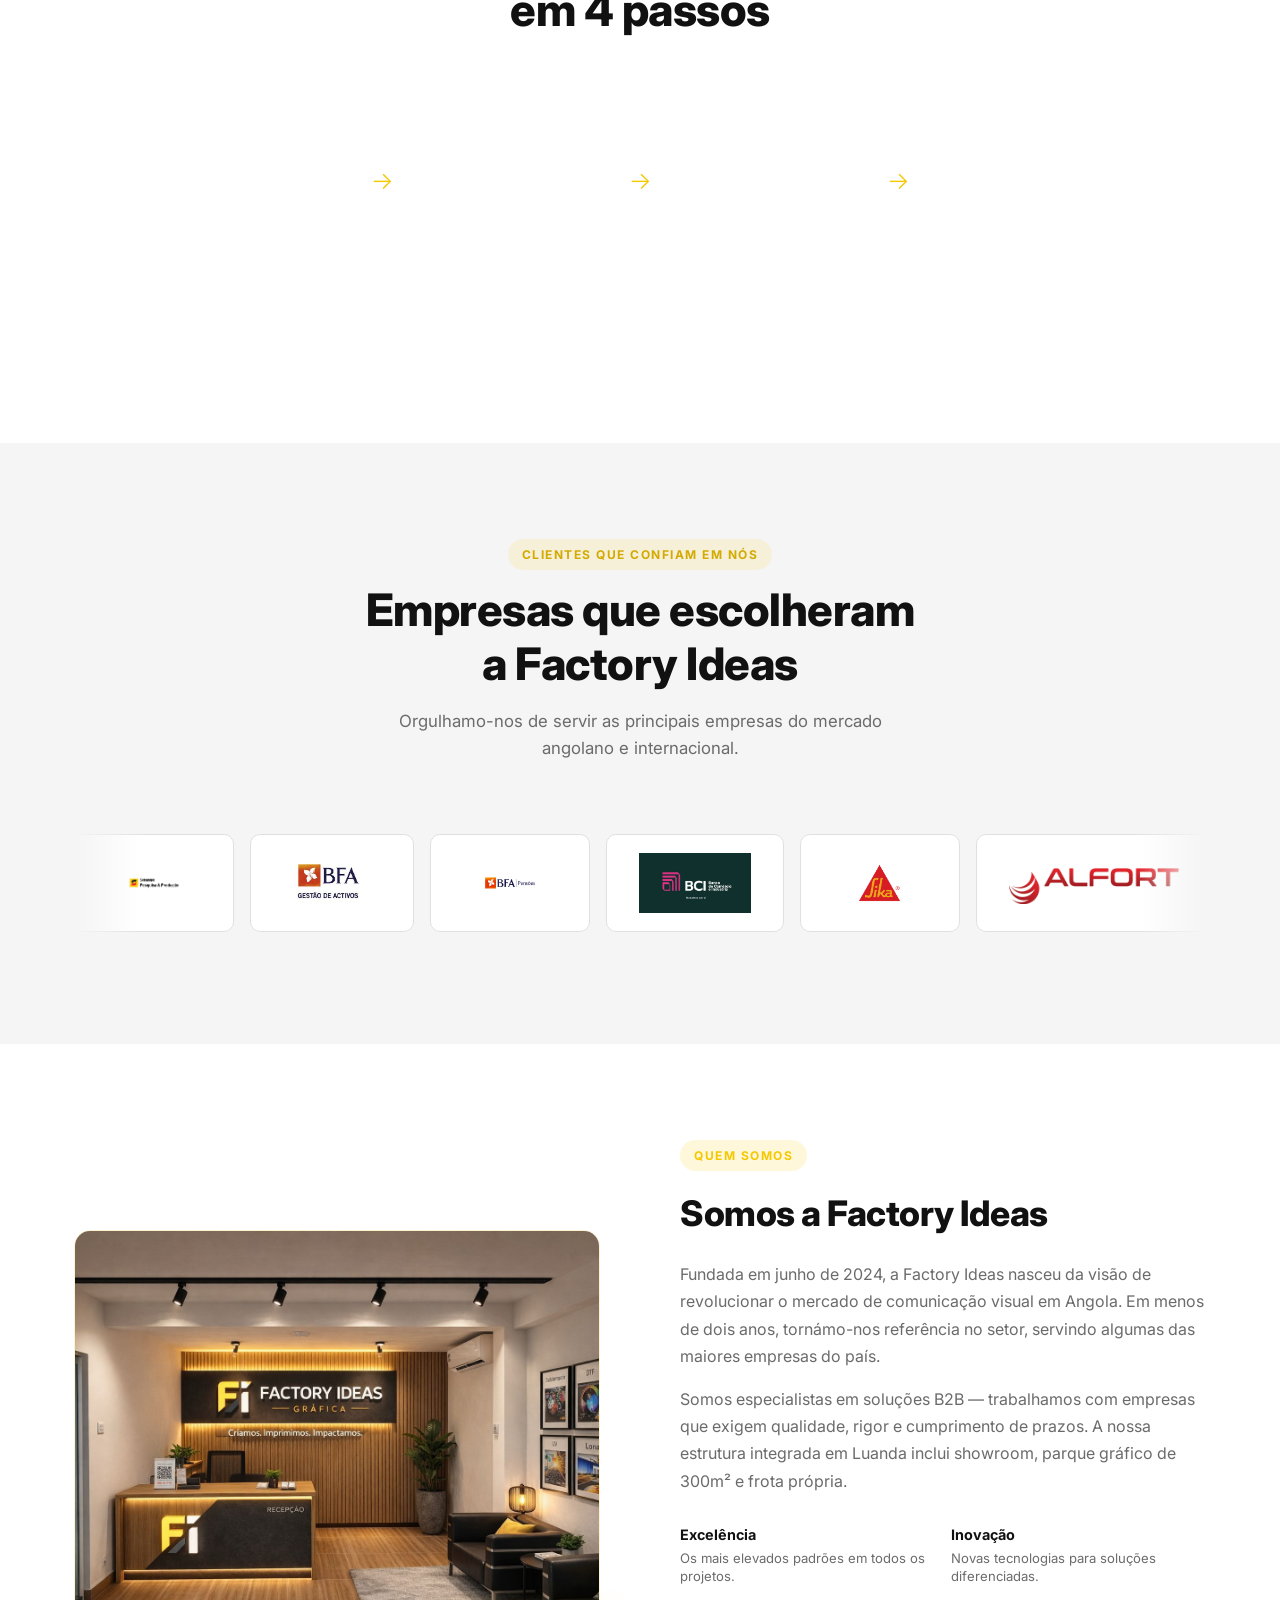
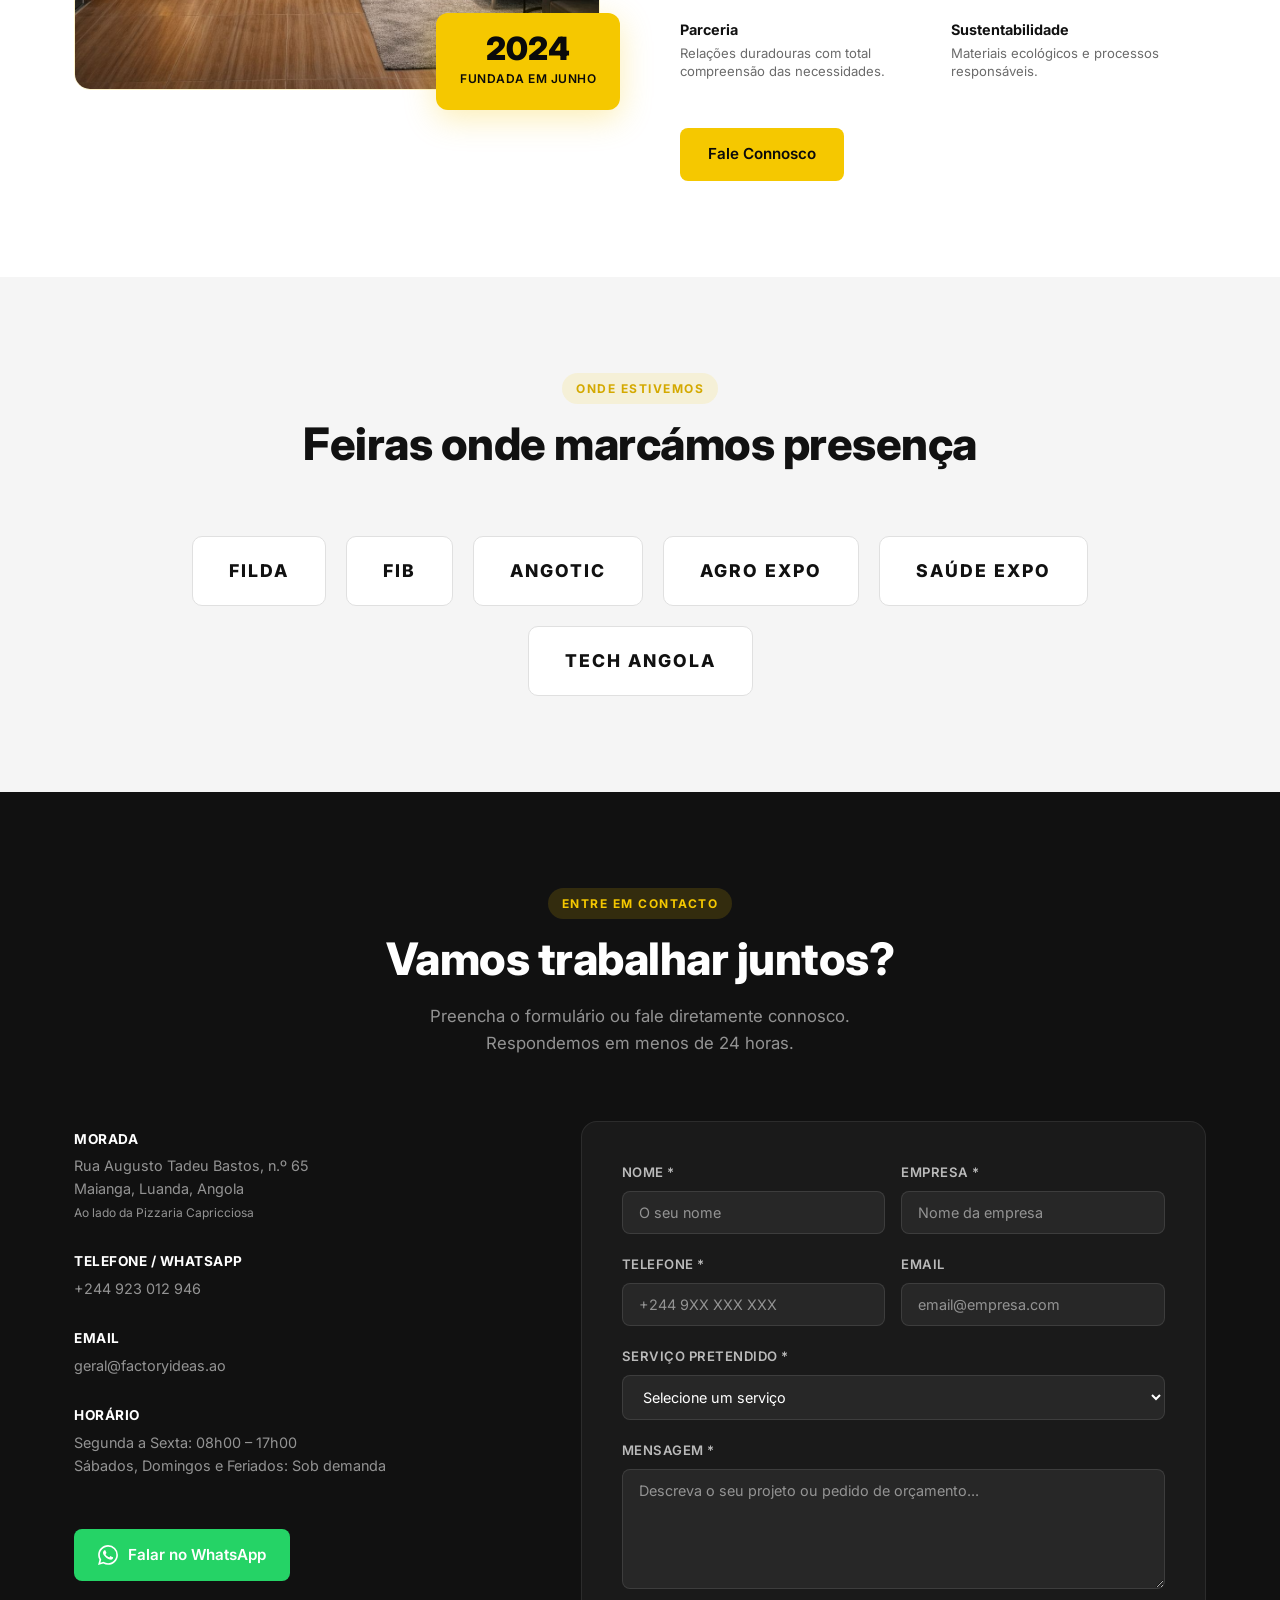
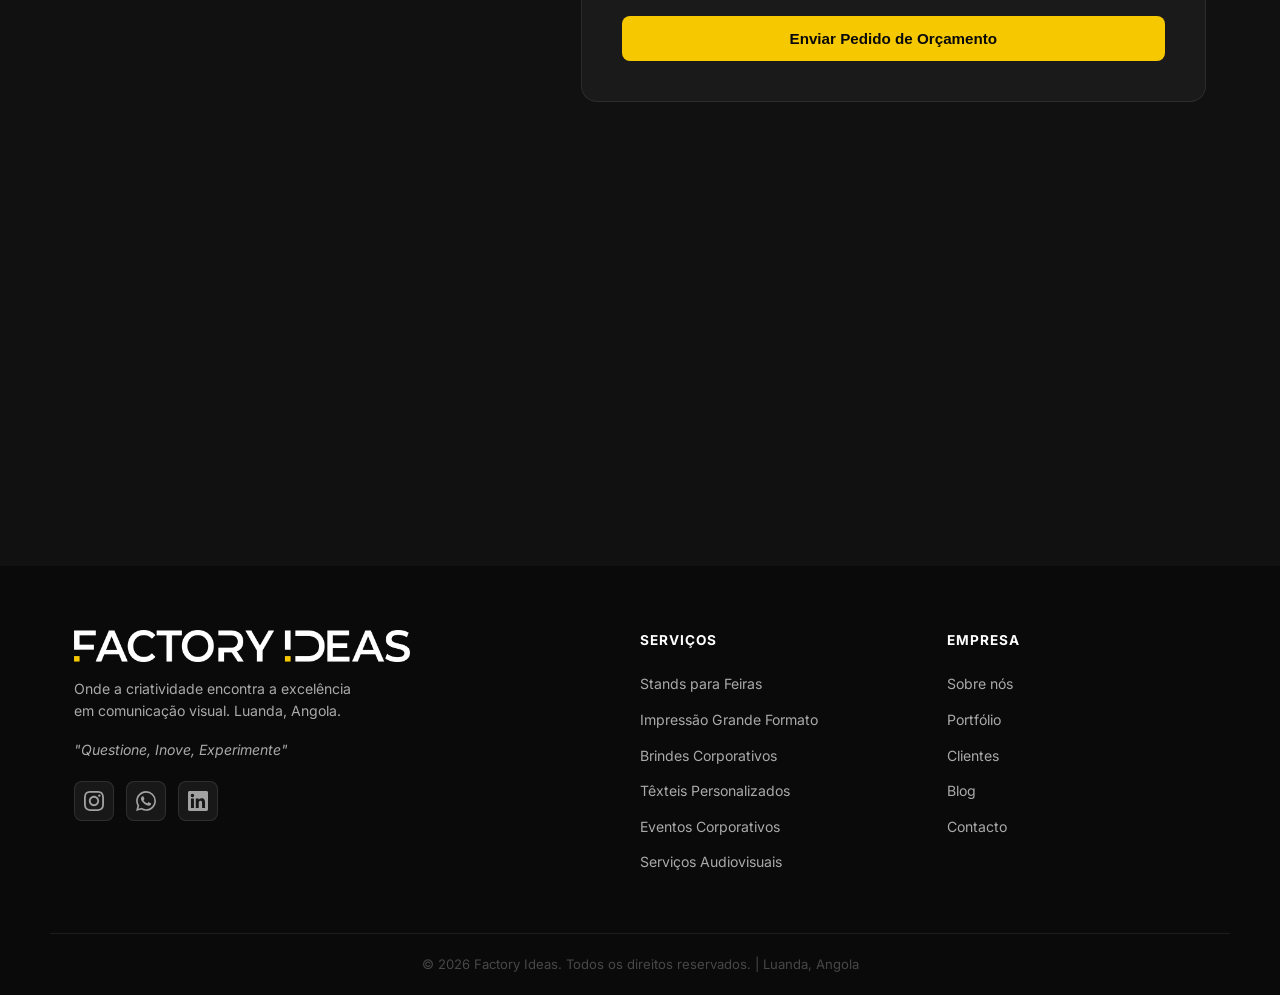
==== commit 940f508b: "Assistente Factory AI: botão + chat flutuante em todas as páginas Widget auto-contido (factory-ai-wi" ====
--- a/index.html
+++ b/index.html
@@ -833,5 +833,6 @@
   </a>
 
   <script src="script.js?v=20260707"></script>
+  <script src="/factory-ai-widget.js?v=1" defer></script>
 </body>
 </html>
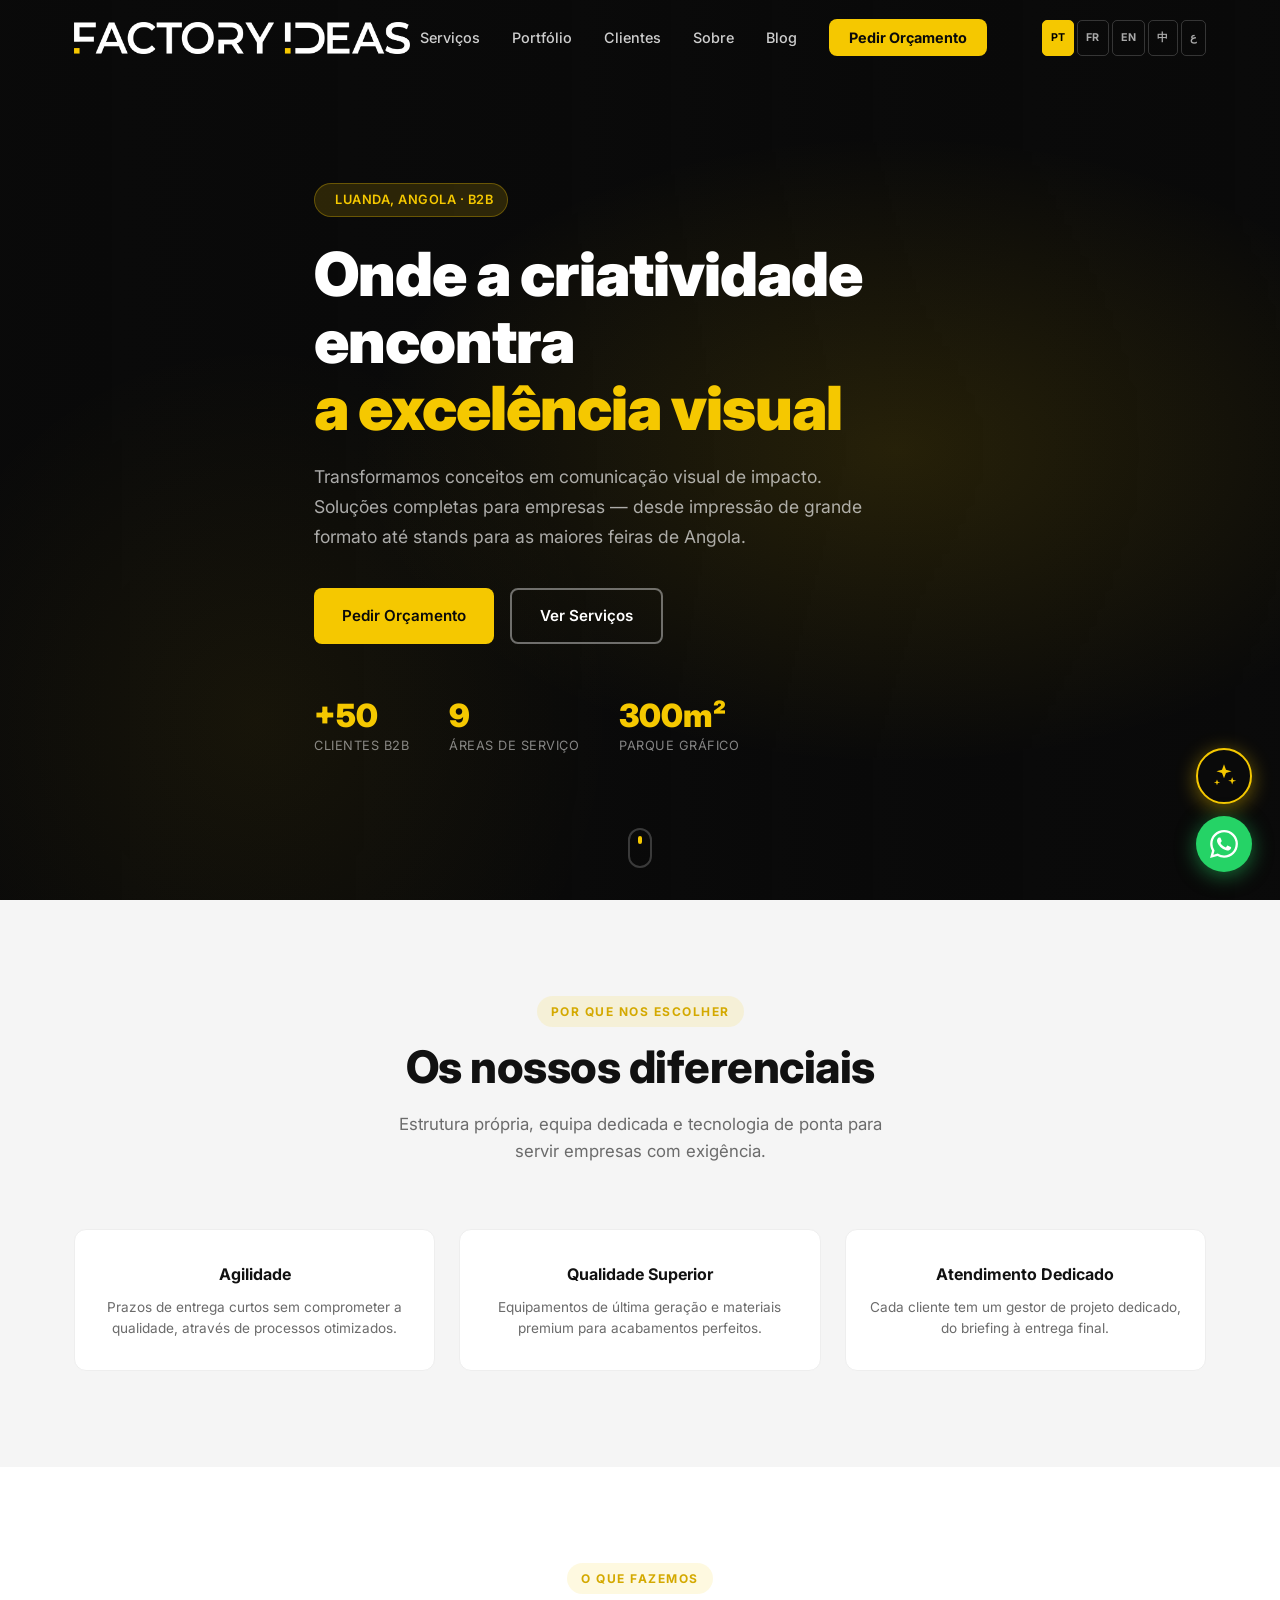
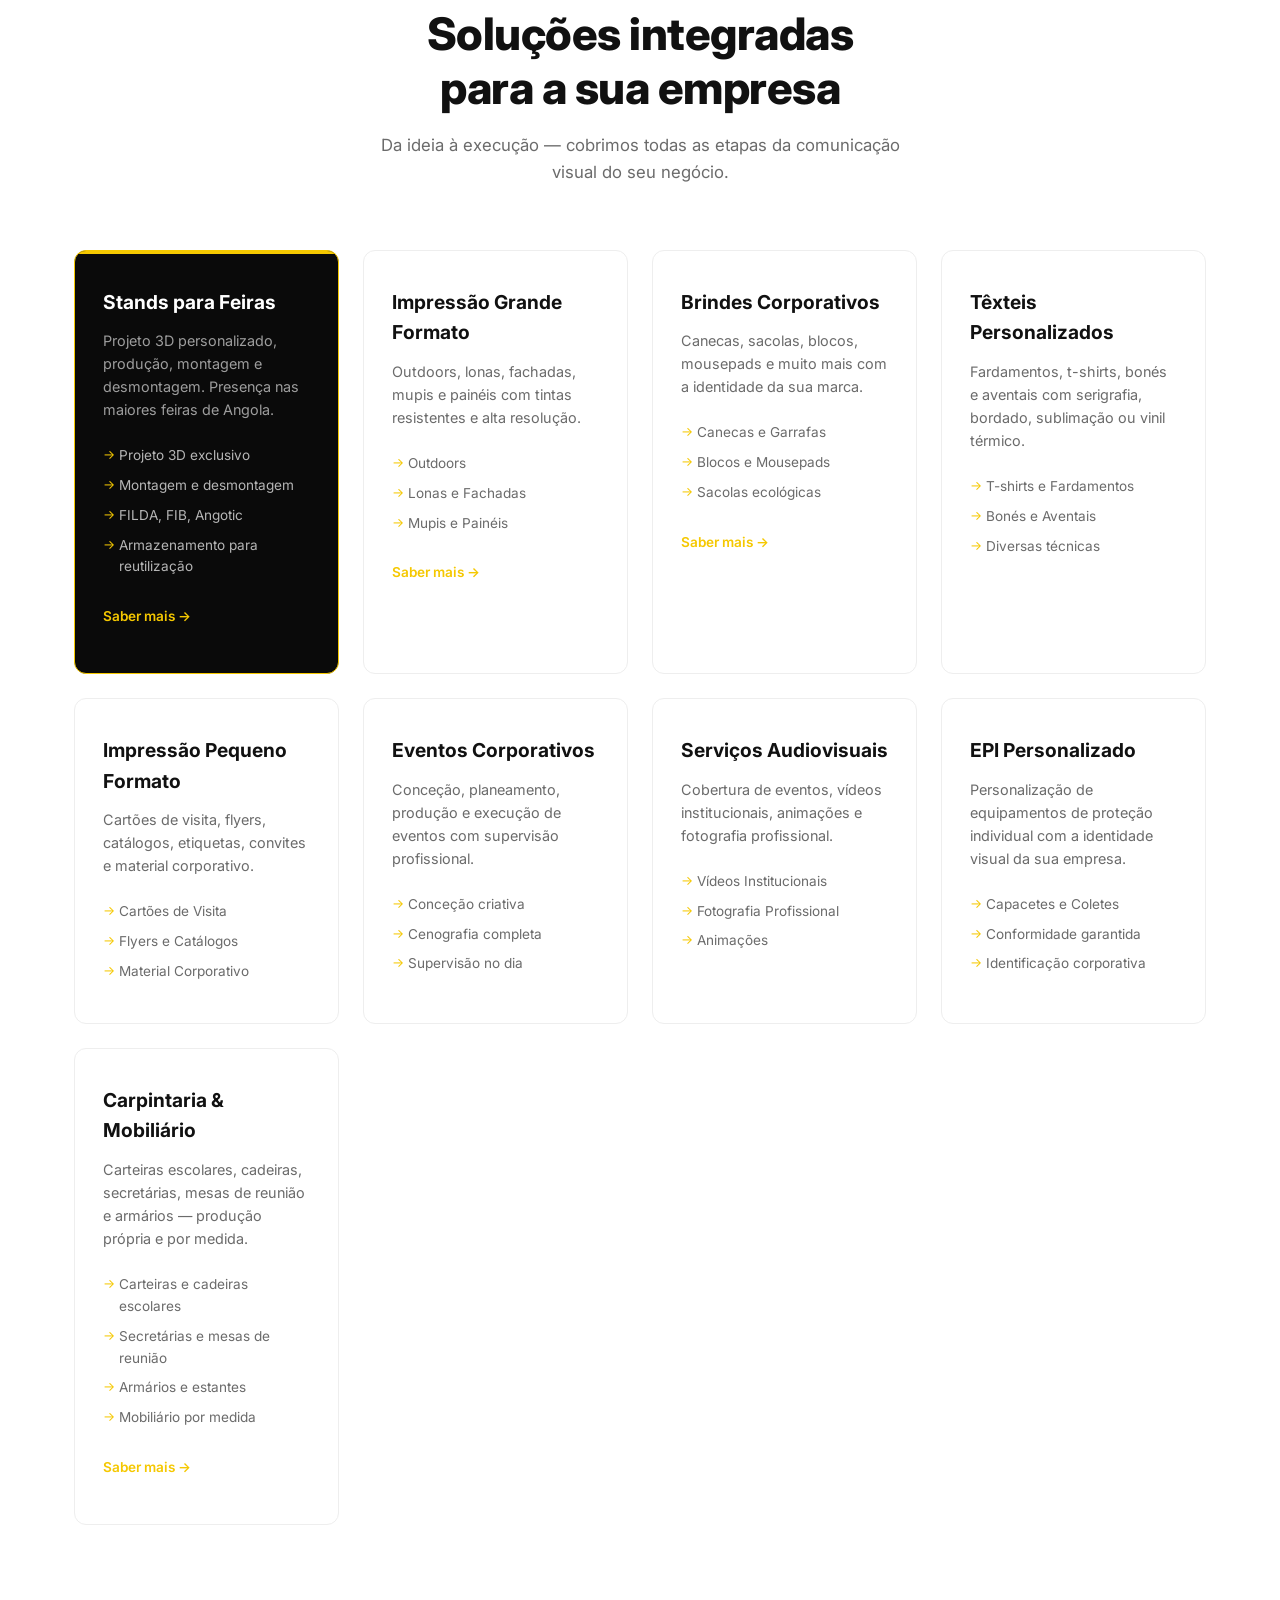
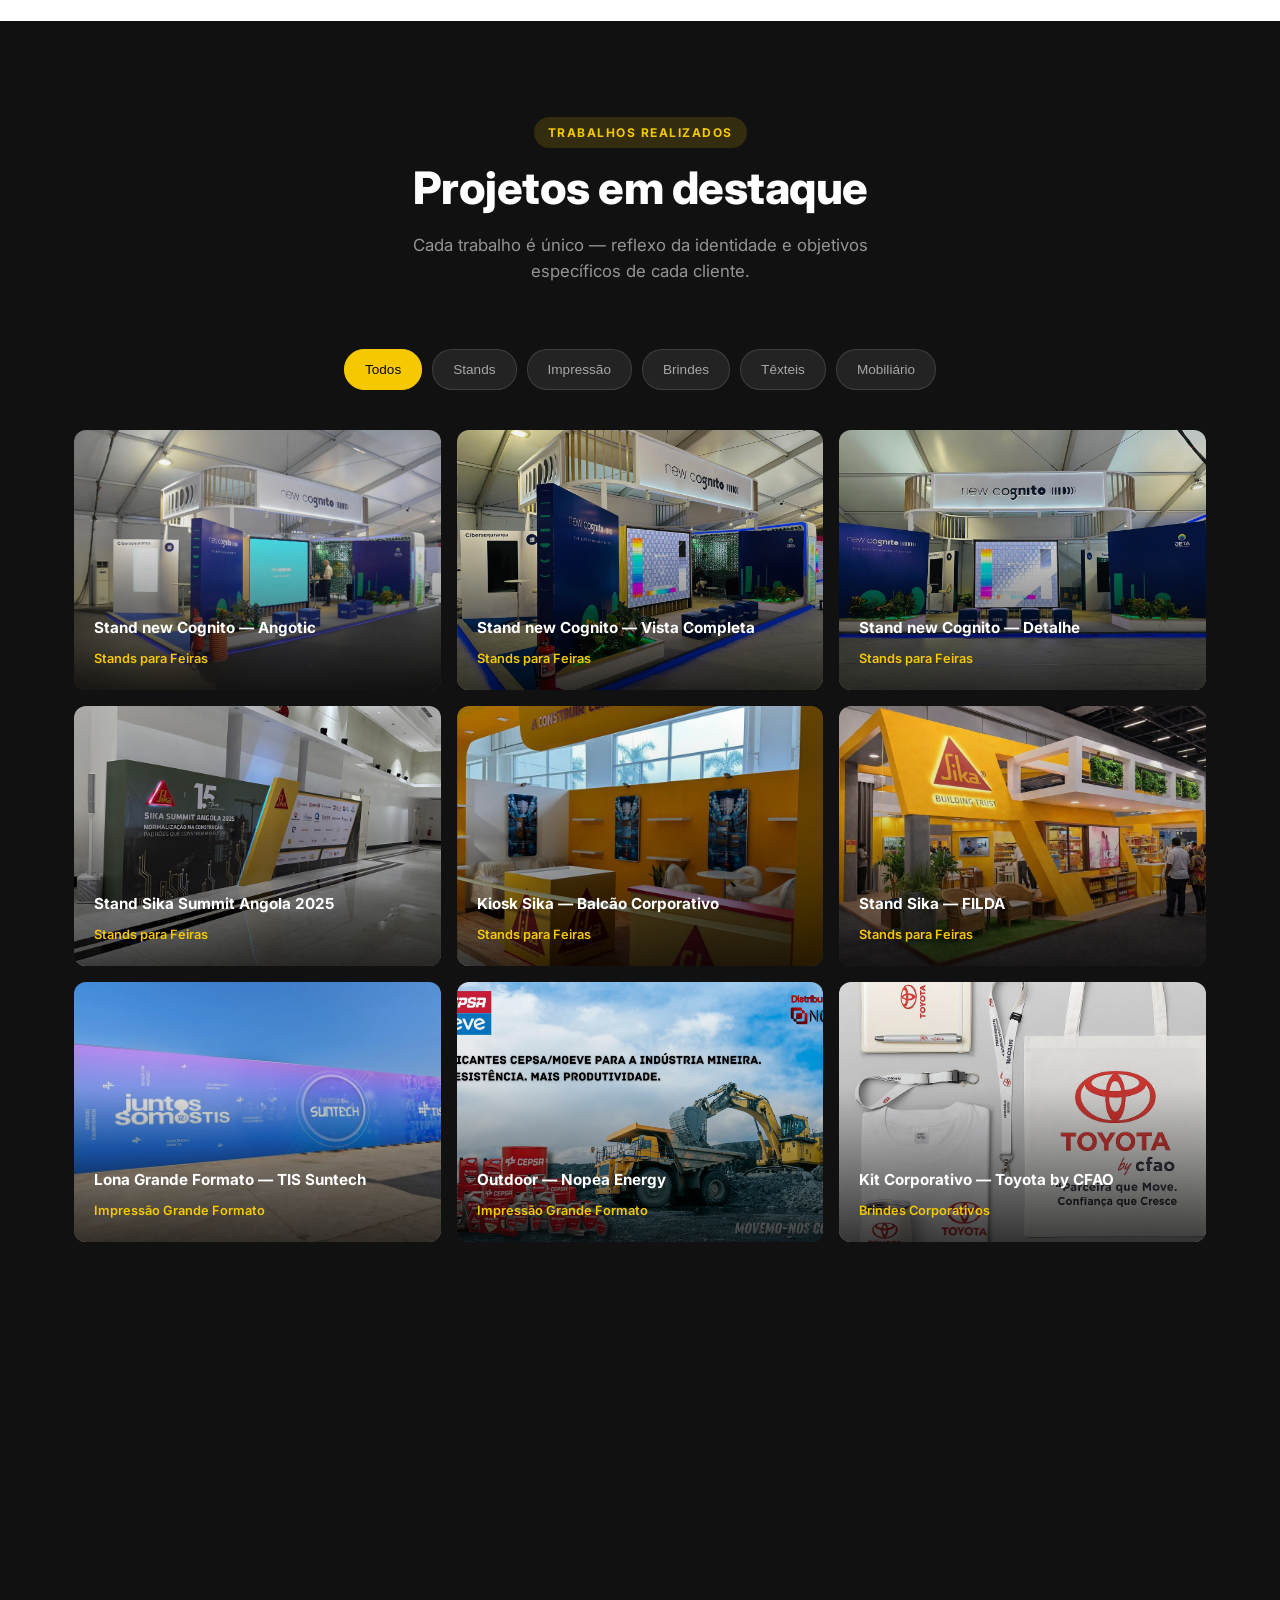
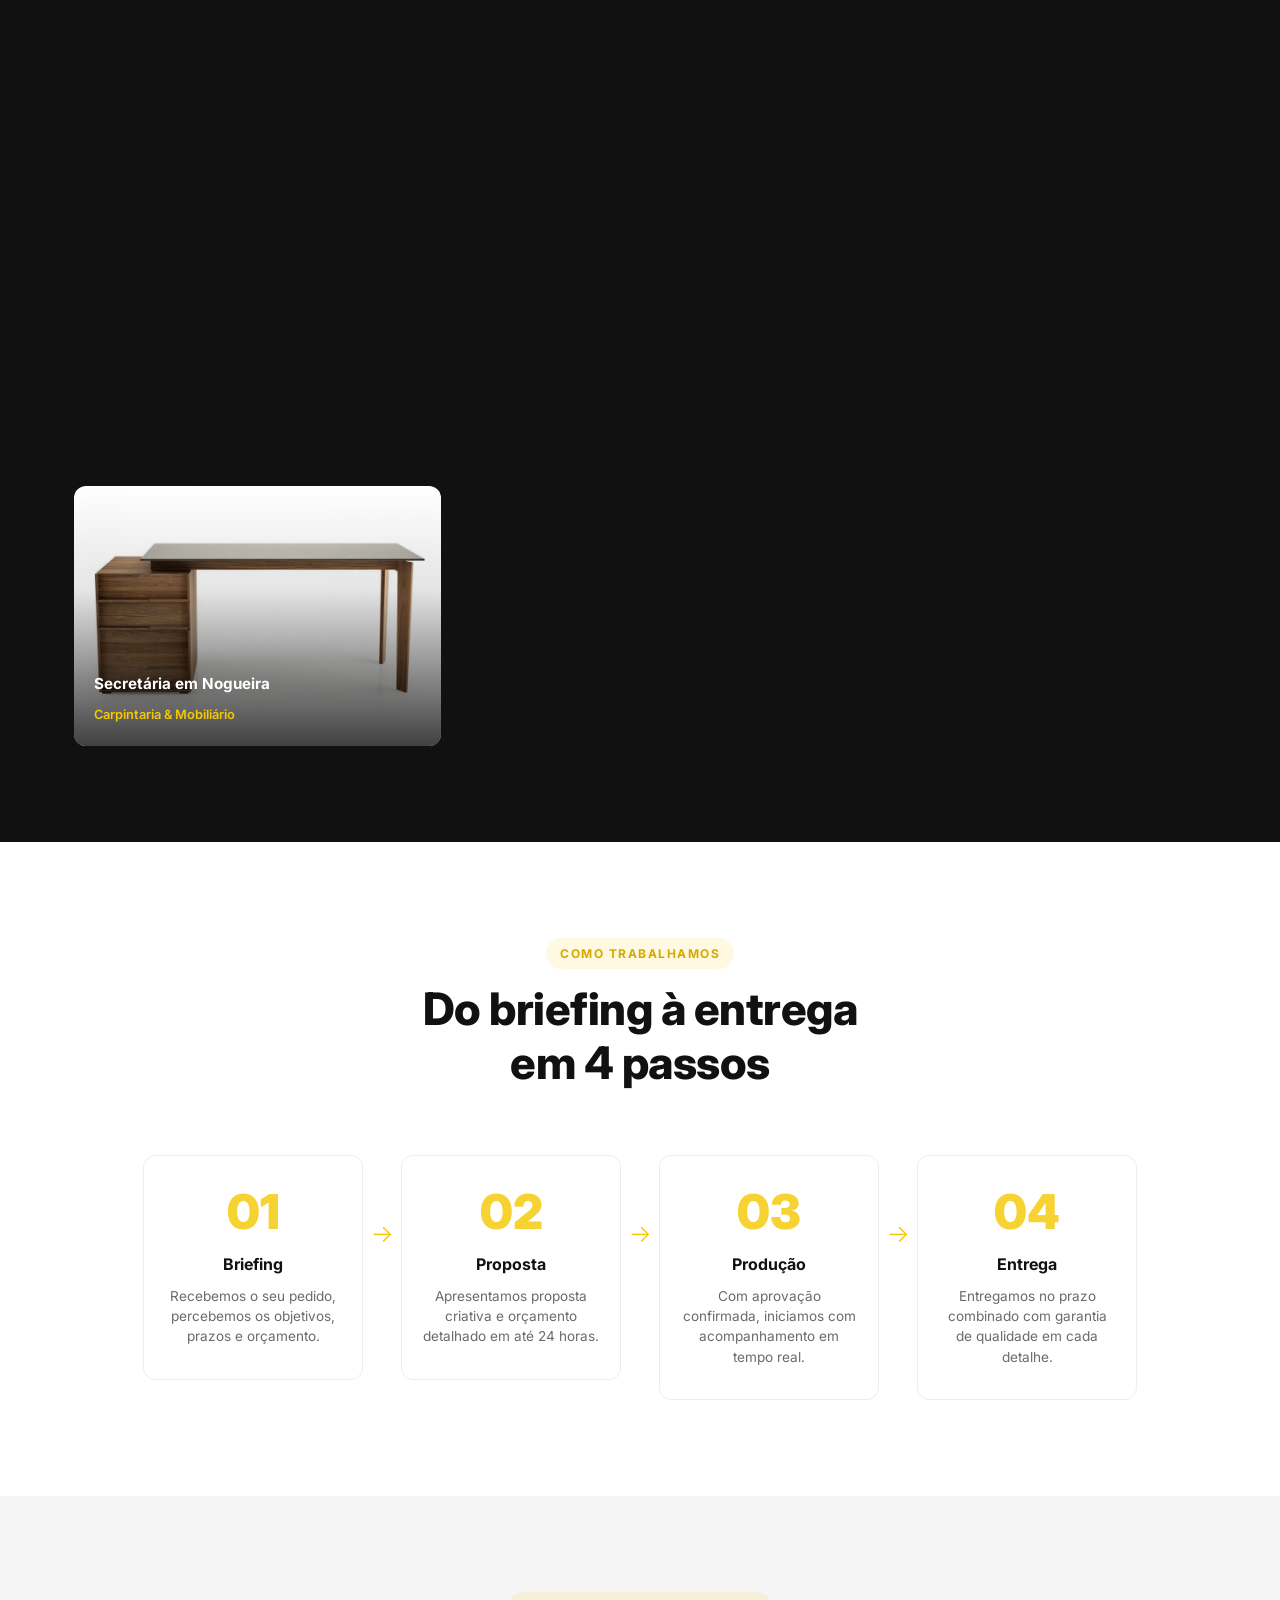
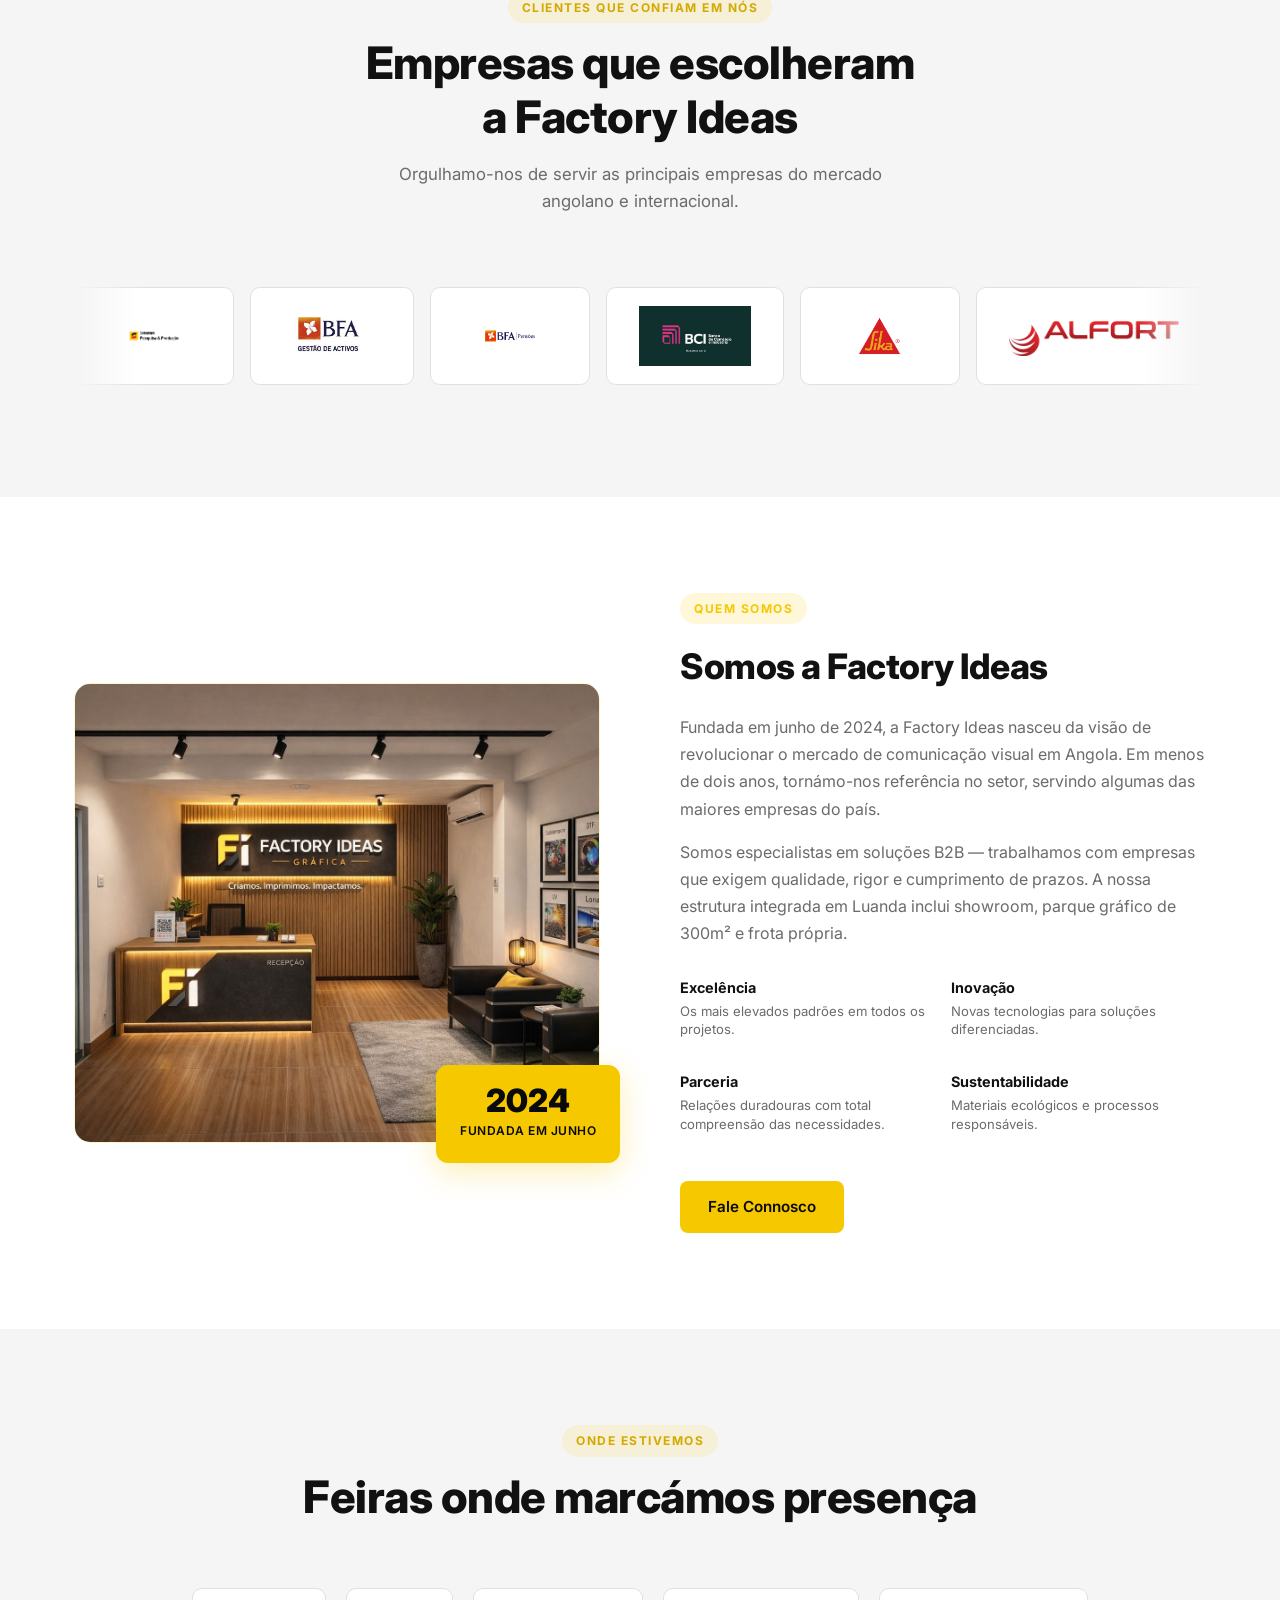
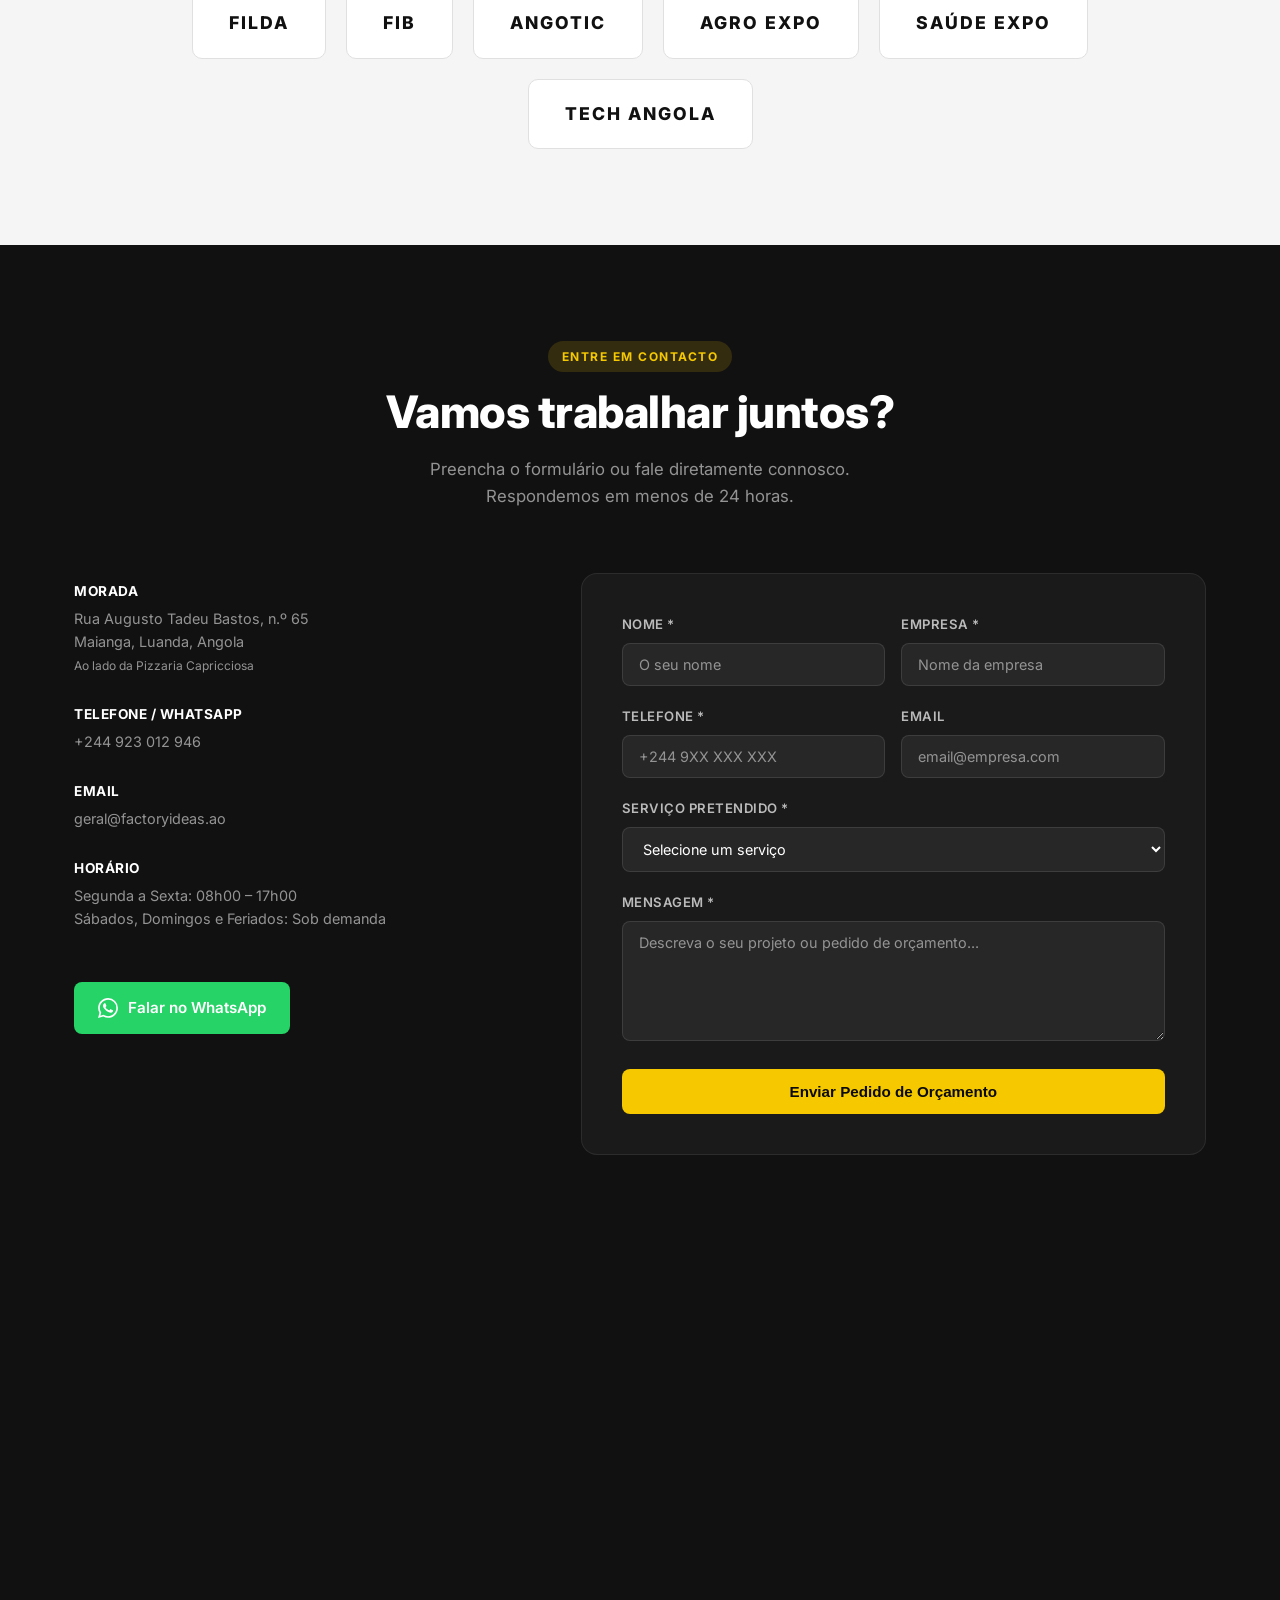
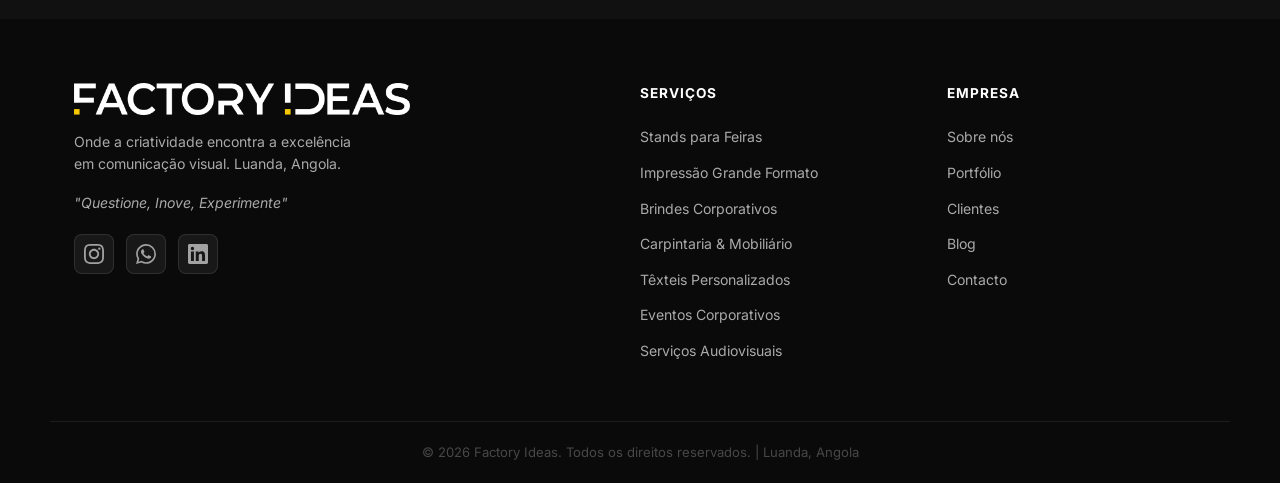
==== commit 196d894c: "Portfólio: nova secção Carpintaria & Mobiliário (escolar e escritório) - Página /carpintaria/ com ga" ====
--- a/index.html
+++ b/index.html
@@ -143,7 +143,11 @@
           "Fardamentos Empresariais",
           "Decoração de Montras",
           "Vinil Adesivo",
-          "Roll-ups e X-Banners"
+          "Roll-ups e X-Banners",
+          "Carpintaria e Mobiliário",
+          "Mobiliário Escolar",
+          "Carteiras Escolares",
+          "Mobiliário de Escritório"
         ],
         "knowsLanguage": ["pt", "en", "fr", "zh", "ar"],
         "foundingDate": "2024-06",
@@ -170,7 +174,8 @@
             { "@type": "Offer", "itemOffered": { "@type": "Service", "name": "EPI Personalizado", "description": "Personalização de equipamentos de proteção individual com identidade visual corporativa.", "serviceType": "Custom PPE", "areaServed": "Angola" } },
             { "@type": "Offer", "itemOffered": { "@type": "Service", "name": "Sinalética e Placas", "description": "Placas de identificação, sinalização interior e exterior, letras em acrílico, PVC e alumínio.", "serviceType": "Signage", "areaServed": "Angola" } },
             { "@type": "Offer", "itemOffered": { "@type": "Service", "name": "Roll-ups e X-Banners", "description": "Estruturas portáteis com impressão de alta qualidade para eventos, recepções e pontos de venda.", "serviceType": "Portable Displays", "areaServed": "Angola" } },
-            { "@type": "Offer", "itemOffered": { "@type": "Service", "name": "Design Gráfico", "description": "Criação de identidade visual, logotipos, catálogos, brochuras e materiais de marketing.", "serviceType": "Graphic Design", "areaServed": "Angola" } }
+            { "@type": "Offer", "itemOffered": { "@type": "Service", "name": "Design Gráfico", "description": "Criação de identidade visual, logotipos, catálogos, brochuras e materiais de marketing.", "serviceType": "Graphic Design", "areaServed": "Angola" } },
+            { "@type": "Offer", "itemOffered": { "@type": "Service", "name": "Carpintaria & Mobiliário", "description": "Produção de mobiliário escolar e de escritório — carteiras escolares, cadeiras, secretárias, mesas de reunião, armários e mobiliário por medida.", "serviceType": "Furniture Manufacturing", "areaServed": "Angola", "url": "https://www.factoryideas.ao/carpintaria/" } }
           ]
         },
         "sameAs": [
@@ -351,7 +356,7 @@
       </div>
       <div class="hero-stats">
         <div class="stat"><strong>+50</strong><span data-i18n="hero.stat1">Clientes B2B</span></div>
-        <div class="stat"><strong>8</strong><span data-i18n="hero.stat2">Áreas de Serviço</span></div>
+        <div class="stat"><strong>9</strong><span data-i18n="hero.stat2">Áreas de Serviço</span></div>
         <div class="stat"><strong>300m²</strong><span data-i18n="hero.stat3">Parque Gráfico</span></div>
       </div>
     </div>
@@ -468,6 +473,17 @@
             <li data-i18n="s8.i3">Identificação corporativa</li>
           </ul>
         </div>
+        <div class="service-card">
+          <h3 data-i18n="s9.h3">Carpintaria & Mobiliário</h3>
+          <p data-i18n="s9.p">Carteiras escolares, cadeiras, secretárias, mesas de reunião e armários — produção própria e por medida.</p>
+          <ul>
+            <li data-i18n="s9.i1">Carteiras e cadeiras escolares</li>
+            <li data-i18n="s9.i2">Secretárias e mesas de reunião</li>
+            <li data-i18n="s9.i3">Armários e estantes</li>
+            <li data-i18n="s9.i4">Mobiliário por medida</li>
+          </ul>
+          <a href="/carpintaria/" class="service-card-link">Saber mais →</a>
+        </div>
       </div>
     </div>
   </section>
@@ -486,6 +502,7 @@
         <button class="filter-btn" data-filter="impressao" data-i18n="port.impressao">Impressão</button>
         <button class="filter-btn" data-filter="brindes" data-i18n="port.brindes">Brindes</button>
         <button class="filter-btn" data-filter="texteis" data-i18n="port.texteis">Têxteis</button>
+        <button class="filter-btn" data-filter="mobiliario" data-i18n="port.mobiliario">Mobiliário</button>
       </div>
       <div class="portfolio-grid" id="portfolioGrid">
         <div class="portfolio-item" data-cat="stands">
@@ -556,6 +573,31 @@
         <div class="portfolio-item" data-cat="brindes">
           <div class="portfolio-img" style="background-image:url('images/brinde-rebuçados.jpg')">
             <div class="portfolio-overlay"><h4>Rebuçados Personalizados</h4><span data-i18n="s3.h3">Brindes Corporativos</span></div>
+          </div>
+        </div>
+        <div class="portfolio-item" data-cat="mobiliario">
+          <div class="portfolio-img" style="background-image:url('images/carpintaria/carteira-cadeira-individual.jpg')">
+            <div class="portfolio-overlay"><h4>Carteira e Cadeira Escolar</h4><span data-i18n="s9.h3">Carpintaria &amp; Mobiliário</span></div>
+          </div>
+        </div>
+        <div class="portfolio-item" data-cat="mobiliario">
+          <div class="portfolio-img" style="background-image:url('images/carpintaria/carteira-escolar-combinada.webp')">
+            <div class="portfolio-overlay"><h4>Carteira Escolar Combinada</h4><span data-i18n="s9.h3">Carpintaria &amp; Mobiliário</span></div>
+          </div>
+        </div>
+        <div class="portfolio-item" data-cat="mobiliario">
+          <div class="portfolio-img" style="background-image:url('images/carpintaria/secretaria-gaveteiro.webp')">
+            <div class="portfolio-overlay"><h4>Secretária com Gaveteiro</h4><span data-i18n="s9.h3">Carpintaria &amp; Mobiliário</span></div>
+          </div>
+        </div>
+        <div class="portfolio-item" data-cat="mobiliario">
+          <div class="portfolio-img" style="background-image:url('images/carpintaria/secretaria-executiva.png')">
+            <div class="portfolio-overlay"><h4>Secretária Executiva</h4><span data-i18n="s9.h3">Carpintaria &amp; Mobiliário</span></div>
+          </div>
+        </div>
+        <div class="portfolio-item" data-cat="mobiliario">
+          <div class="portfolio-img" style="background-image:url('images/carpintaria/secretaria-nogueira-vidro.jpg')">
+            <div class="portfolio-overlay"><h4>Secretária em Nogueira</h4><span data-i18n="s9.h3">Carpintaria &amp; Mobiliário</span></div>
           </div>
         </div>
       </div>
@@ -804,6 +846,7 @@
           <li><a href="/stands-feiras/" data-i18n="s1.h3">Stands para Feiras</a></li>
           <li><a href="/impressao-grande-formato/" data-i18n="s2.h3">Impressão Grande Formato</a></li>
           <li><a href="/brindes-corporativos/" data-i18n="s3.h3">Brindes Corporativos</a></li>
+          <li><a href="/carpintaria/" data-i18n="s9.h3">Carpintaria &amp; Mobiliário</a></li>
           <li><a href="#servicos" data-i18n="s4.h3">Têxteis Personalizados</a></li>
           <li><a href="#servicos" data-i18n="s6.h3">Eventos Corporativos</a></li>
           <li><a href="#servicos" data-i18n="s7.h3">Serviços Audiovisuais</a></li>
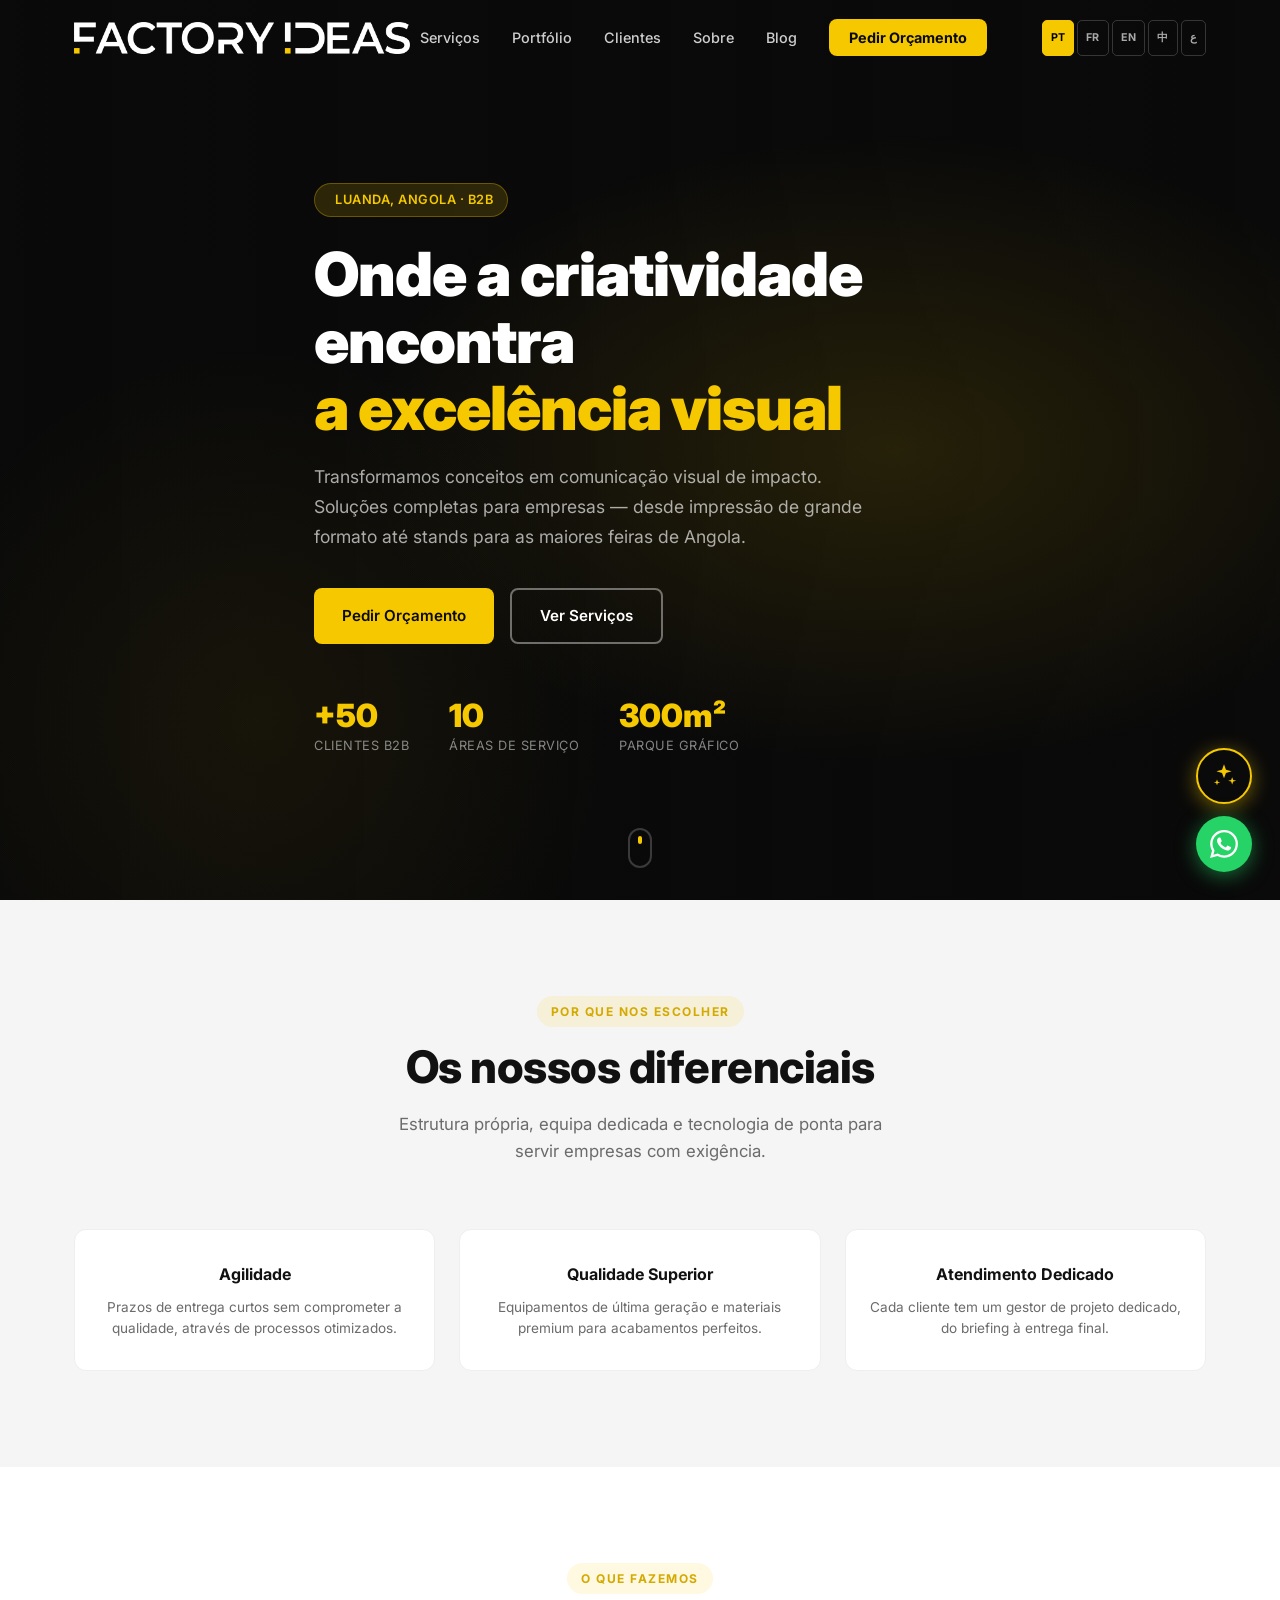
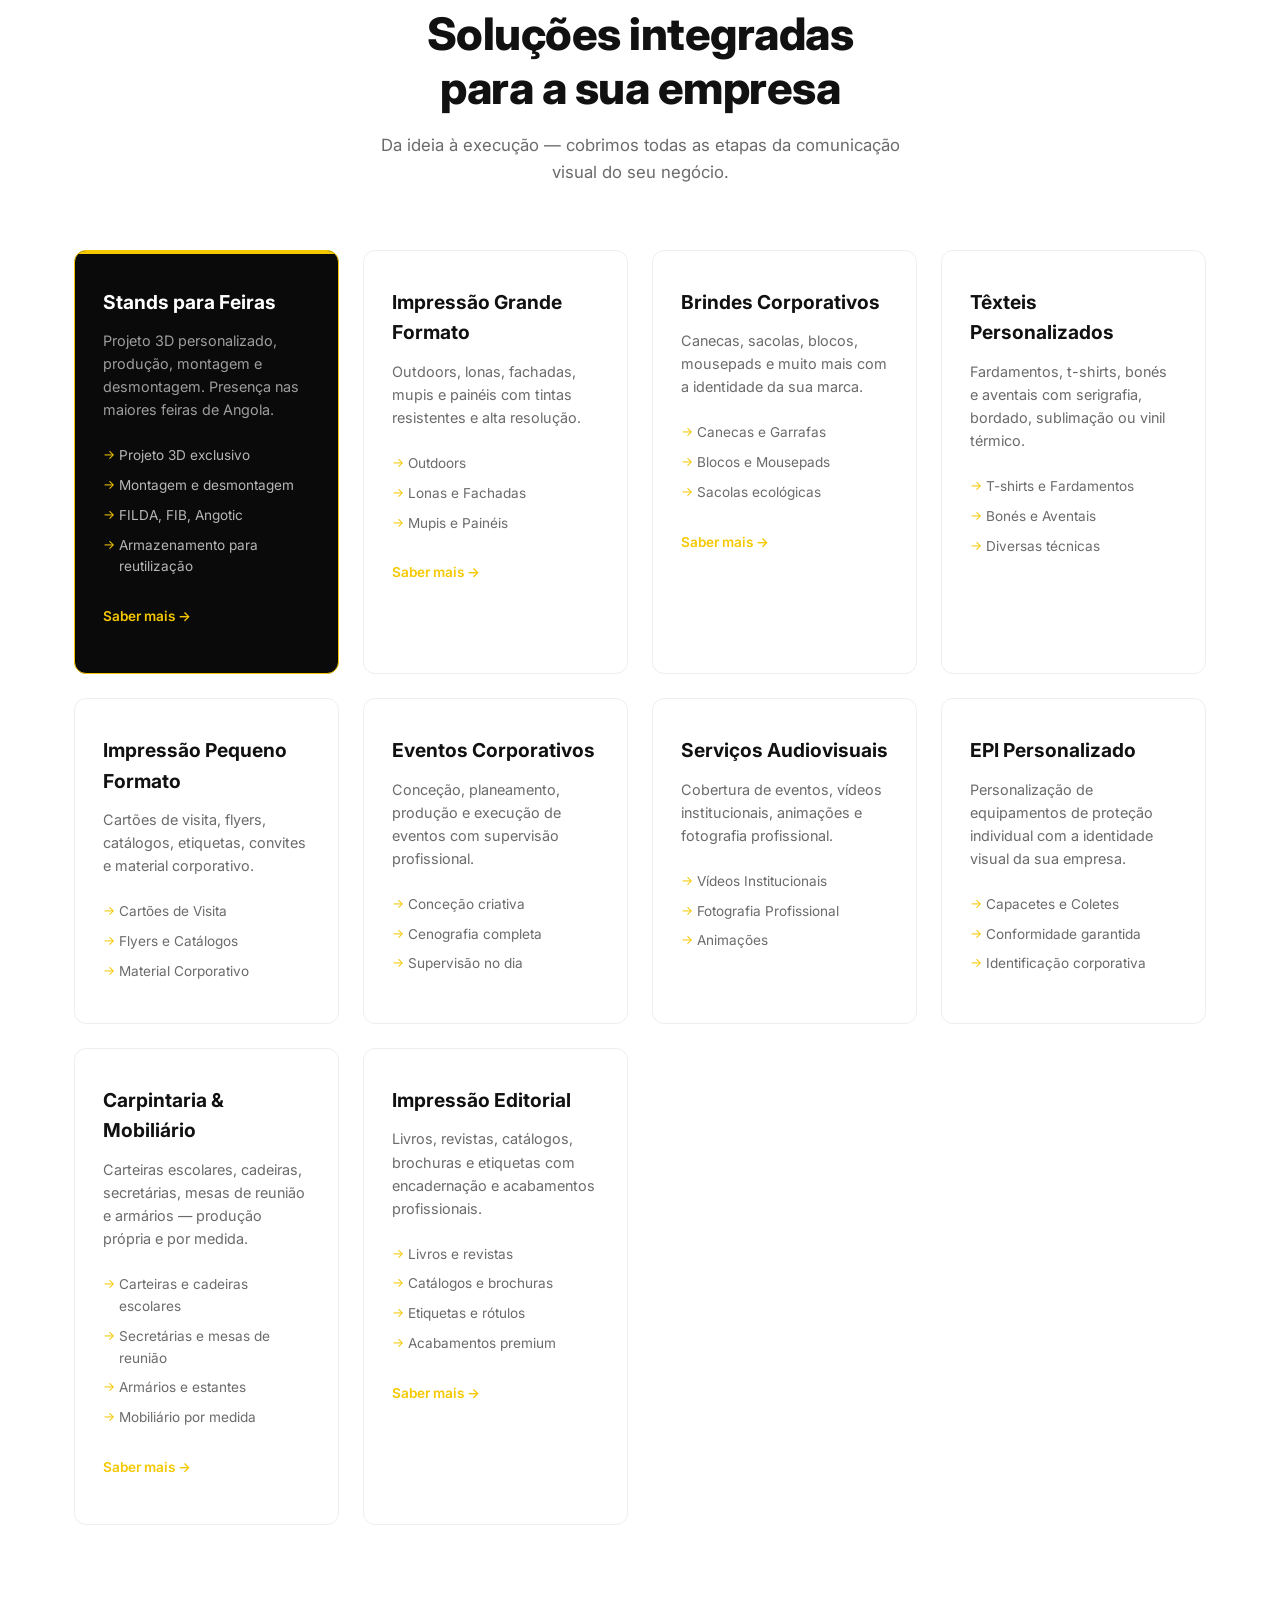
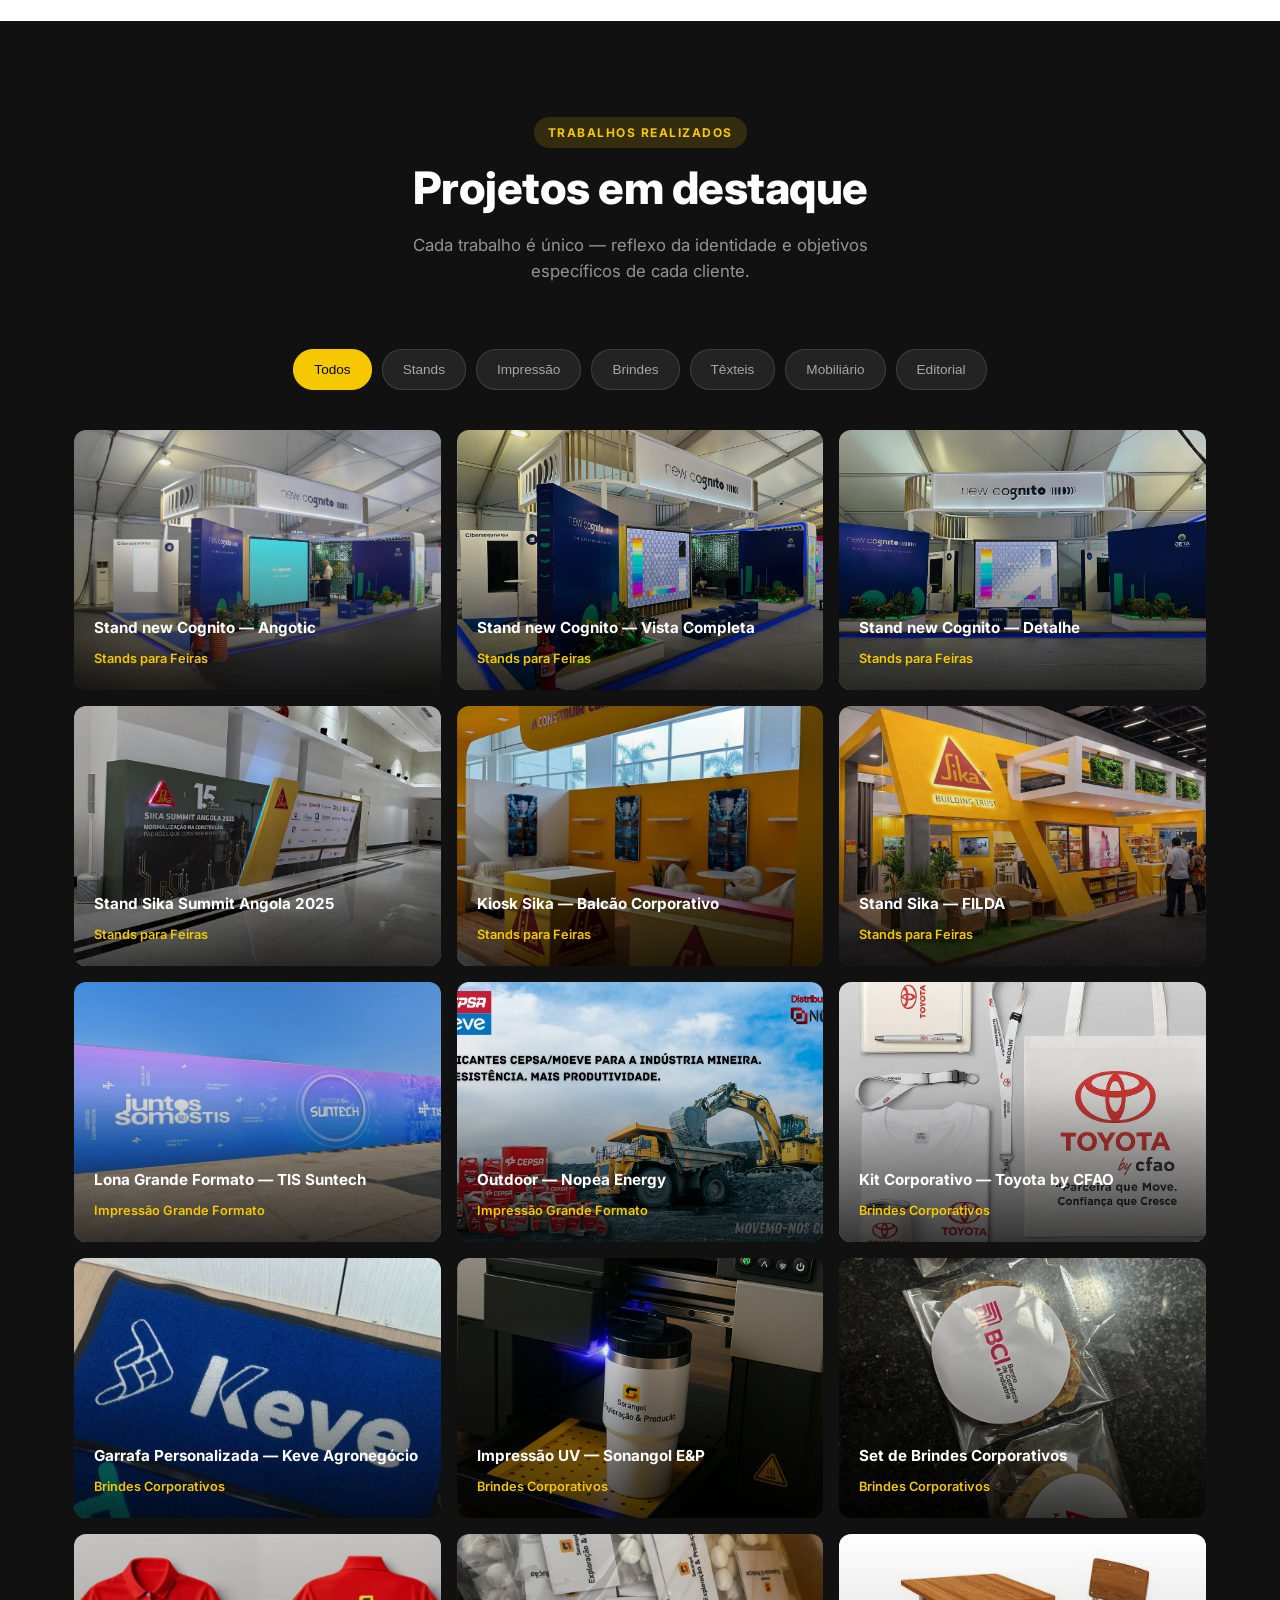
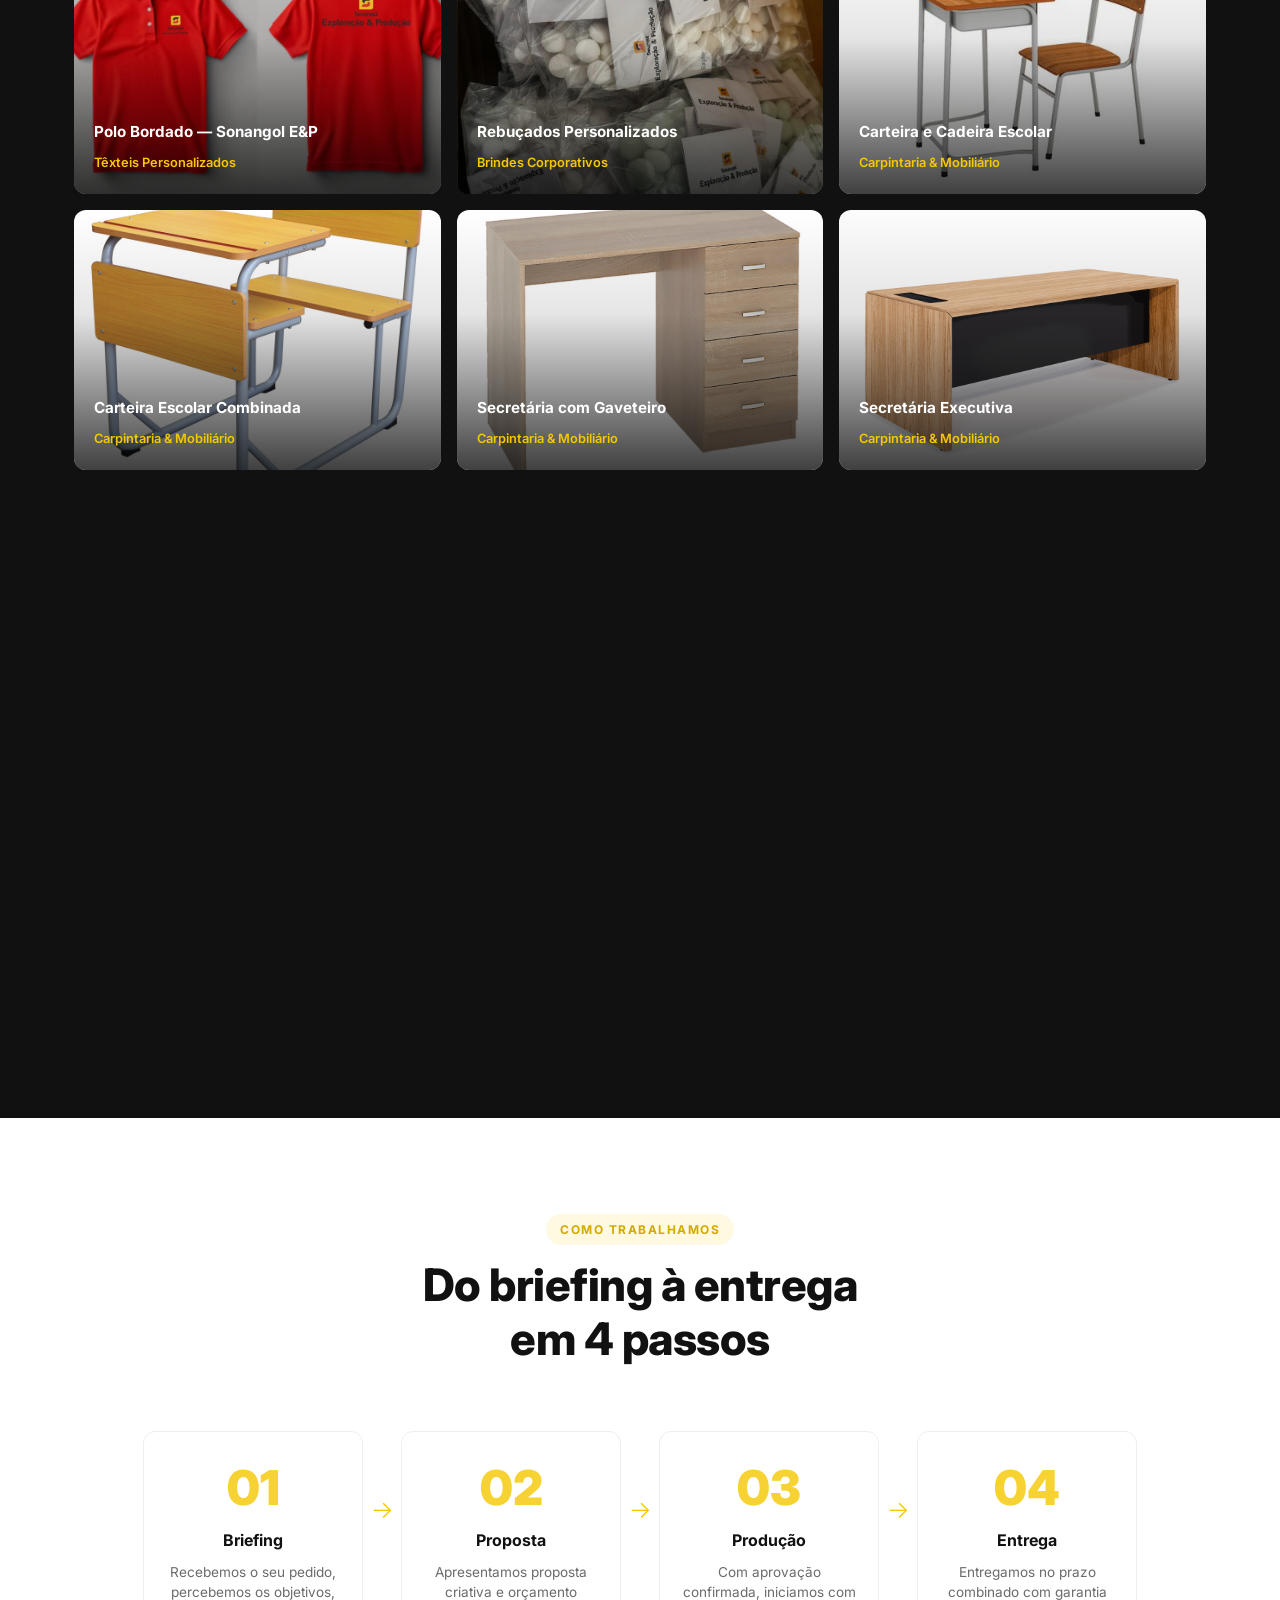
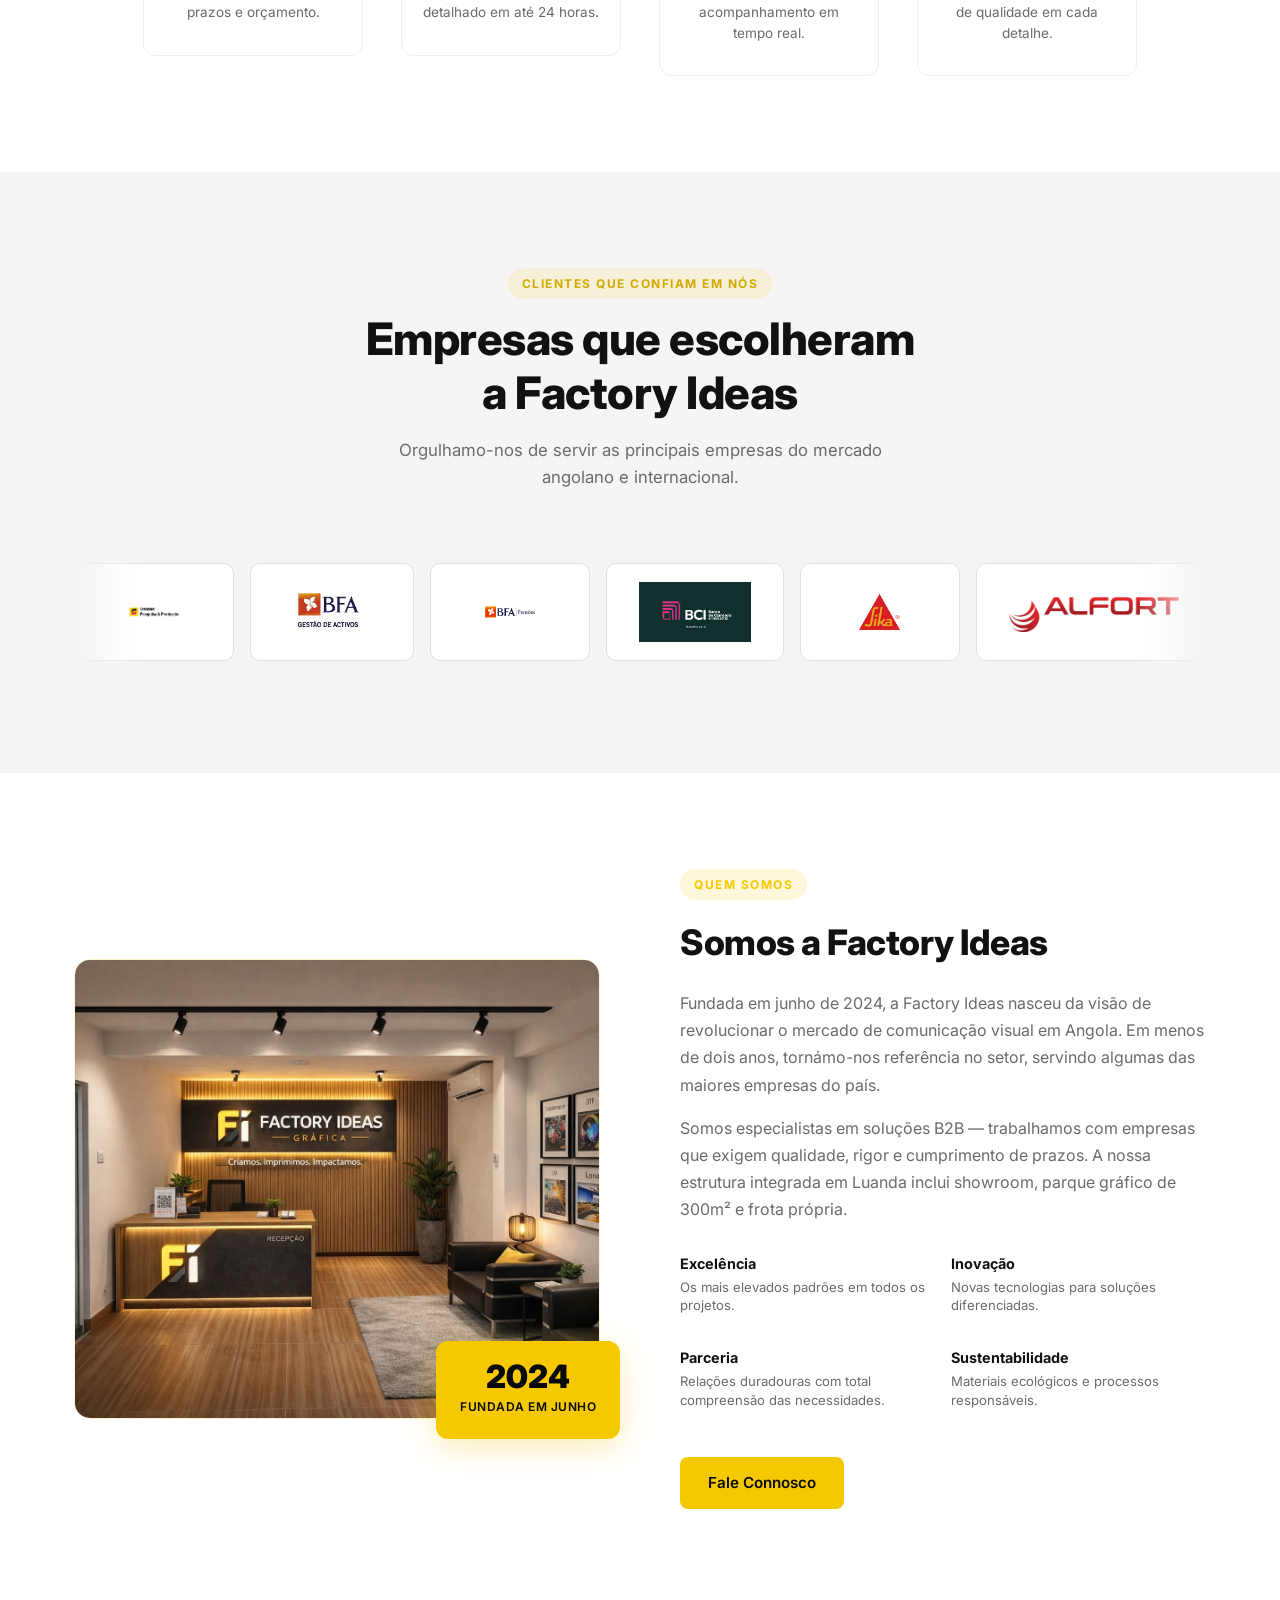
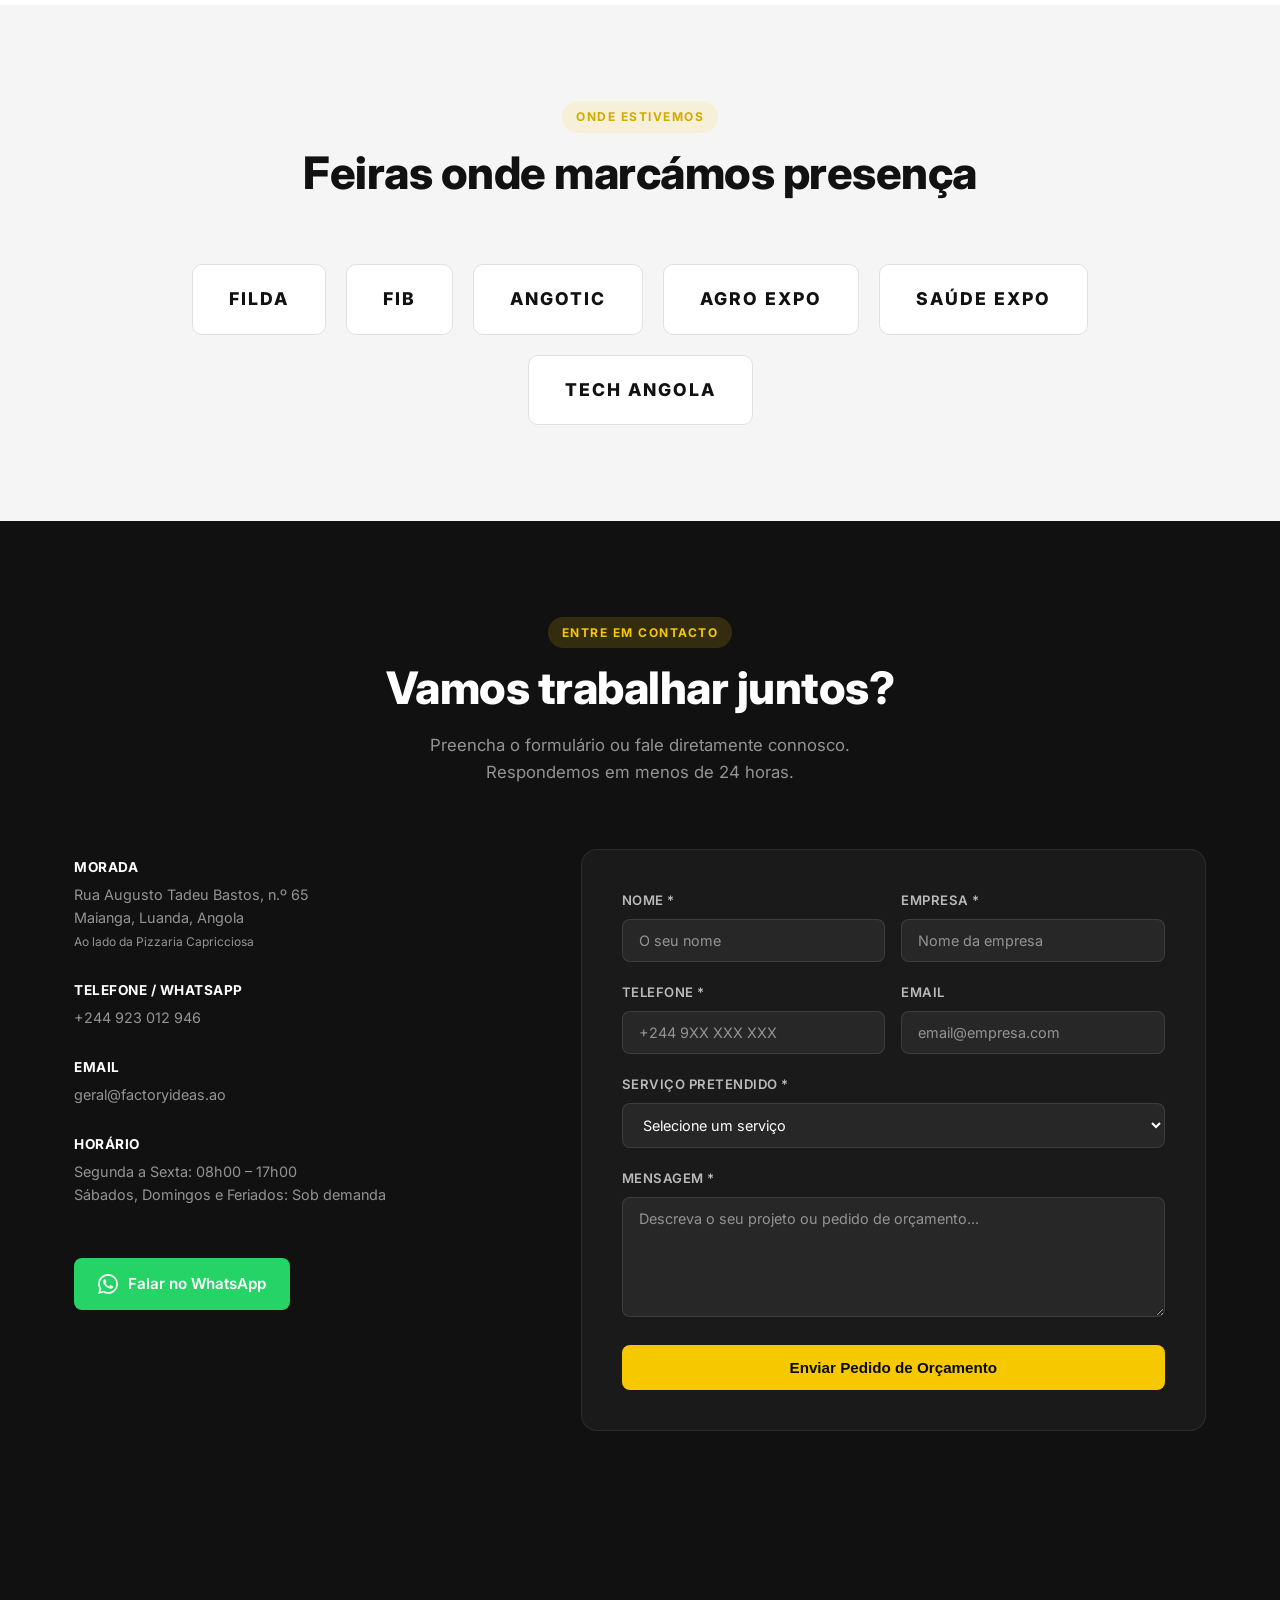
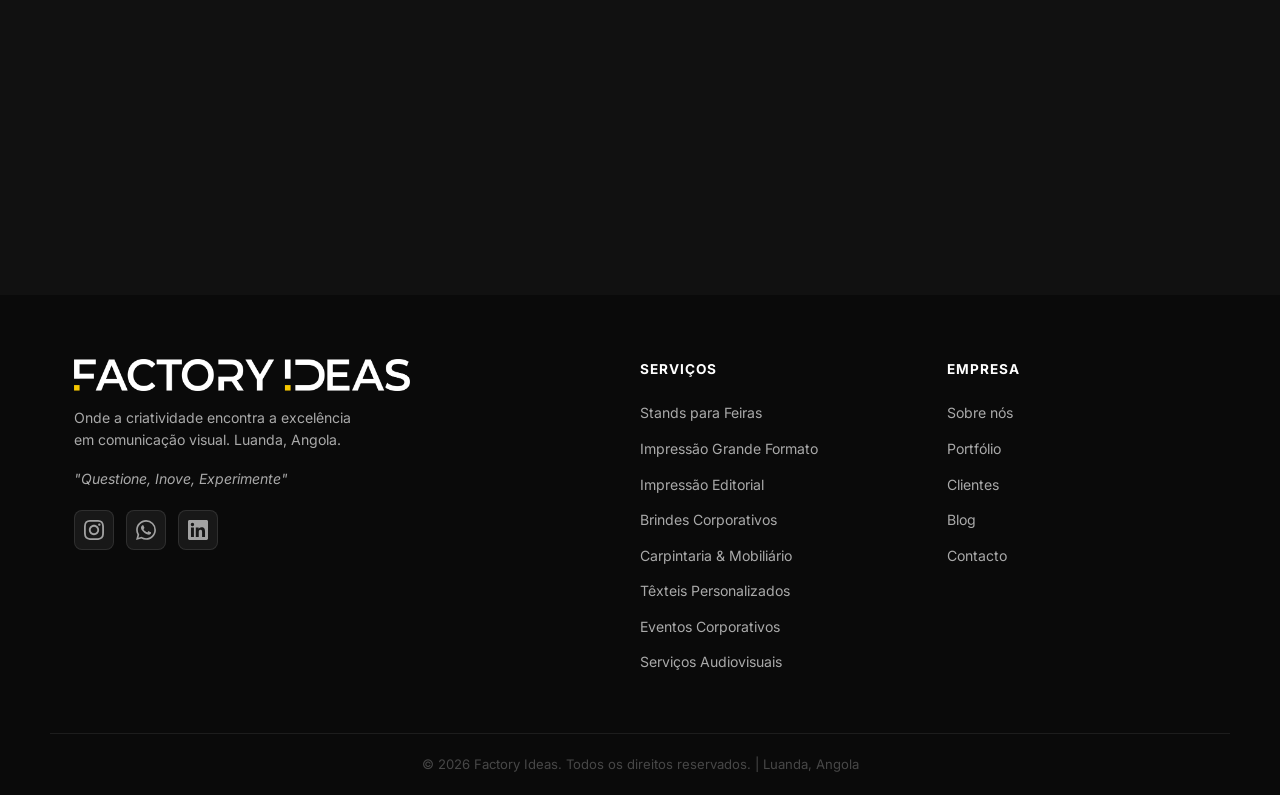
==== commit ecdf486a: "Portfólio: nova área Impressão Editorial (livros, revistas, catálogos, etiquetas) - Página /impressa" ====
--- a/index.html
+++ b/index.html
@@ -147,7 +147,12 @@
           "Carpintaria e Mobiliário",
           "Mobiliário Escolar",
           "Carteiras Escolares",
-          "Mobiliário de Escritório"
+          "Mobiliário de Escritório",
+          "Impressão Editorial",
+          "Impressão de Livros",
+          "Impressão de Revistas",
+          "Impressão de Catálogos",
+          "Etiquetas e Rótulos"
         ],
         "knowsLanguage": ["pt", "en", "fr", "zh", "ar"],
         "foundingDate": "2024-06",
@@ -175,7 +180,8 @@
             { "@type": "Offer", "itemOffered": { "@type": "Service", "name": "Sinalética e Placas", "description": "Placas de identificação, sinalização interior e exterior, letras em acrílico, PVC e alumínio.", "serviceType": "Signage", "areaServed": "Angola" } },
             { "@type": "Offer", "itemOffered": { "@type": "Service", "name": "Roll-ups e X-Banners", "description": "Estruturas portáteis com impressão de alta qualidade para eventos, recepções e pontos de venda.", "serviceType": "Portable Displays", "areaServed": "Angola" } },
             { "@type": "Offer", "itemOffered": { "@type": "Service", "name": "Design Gráfico", "description": "Criação de identidade visual, logotipos, catálogos, brochuras e materiais de marketing.", "serviceType": "Graphic Design", "areaServed": "Angola" } },
-            { "@type": "Offer", "itemOffered": { "@type": "Service", "name": "Carpintaria & Mobiliário", "description": "Produção de mobiliário escolar e de escritório — carteiras escolares, cadeiras, secretárias, mesas de reunião, armários e mobiliário por medida.", "serviceType": "Furniture Manufacturing", "areaServed": "Angola", "url": "https://www.factoryideas.ao/carpintaria/" } }
+            { "@type": "Offer", "itemOffered": { "@type": "Service", "name": "Carpintaria & Mobiliário", "description": "Produção de mobiliário escolar e de escritório — carteiras escolares, cadeiras, secretárias, mesas de reunião, armários e mobiliário por medida.", "serviceType": "Furniture Manufacturing", "areaServed": "Angola", "url": "https://www.factoryideas.ao/carpintaria/" } },
+            { "@type": "Offer", "itemOffered": { "@type": "Service", "name": "Impressão Editorial", "description": "Impressão de livros, revistas, catálogos, brochuras e etiquetas com encadernação e acabamentos profissionais — plastificação, verniz UV, estampagem a quente, capa dura e corte e vinco.", "serviceType": "Editorial & Commercial Printing", "areaServed": "Angola", "url": "https://www.factoryideas.ao/impressao-editorial/" } }
           ]
         },
         "sameAs": [
@@ -356,7 +362,7 @@
       </div>
       <div class="hero-stats">
         <div class="stat"><strong>+50</strong><span data-i18n="hero.stat1">Clientes B2B</span></div>
-        <div class="stat"><strong>9</strong><span data-i18n="hero.stat2">Áreas de Serviço</span></div>
+        <div class="stat"><strong>10</strong><span data-i18n="hero.stat2">Áreas de Serviço</span></div>
         <div class="stat"><strong>300m²</strong><span data-i18n="hero.stat3">Parque Gráfico</span></div>
       </div>
     </div>
@@ -484,6 +490,17 @@
           </ul>
           <a href="/carpintaria/" class="service-card-link">Saber mais →</a>
         </div>
+        <div class="service-card">
+          <h3 data-i18n="s10.h3">Impressão Editorial</h3>
+          <p data-i18n="s10.p">Livros, revistas, catálogos, brochuras e etiquetas com encadernação e acabamentos profissionais.</p>
+          <ul>
+            <li data-i18n="s10.i1">Livros e revistas</li>
+            <li data-i18n="s10.i2">Catálogos e brochuras</li>
+            <li data-i18n="s10.i3">Etiquetas e rótulos</li>
+            <li data-i18n="s10.i4">Acabamentos premium</li>
+          </ul>
+          <a href="/impressao-editorial/" class="service-card-link">Saber mais →</a>
+        </div>
       </div>
     </div>
   </section>
@@ -503,6 +520,7 @@
         <button class="filter-btn" data-filter="brindes" data-i18n="port.brindes">Brindes</button>
         <button class="filter-btn" data-filter="texteis" data-i18n="port.texteis">Têxteis</button>
         <button class="filter-btn" data-filter="mobiliario" data-i18n="port.mobiliario">Mobiliário</button>
+        <button class="filter-btn" data-filter="editorial" data-i18n="port.editorial">Editorial</button>
       </div>
       <div class="portfolio-grid" id="portfolioGrid">
         <div class="portfolio-item" data-cat="stands">
@@ -598,6 +616,26 @@
         <div class="portfolio-item" data-cat="mobiliario">
           <div class="portfolio-img" style="background-image:url('images/carpintaria/secretaria-nogueira-vidro.jpg')">
             <div class="portfolio-overlay"><h4>Secretária em Nogueira</h4><span data-i18n="s9.h3">Carpintaria &amp; Mobiliário</span></div>
+          </div>
+        </div>
+        <div class="portfolio-item" data-cat="editorial">
+          <div class="portfolio-img" style="background-image:url('images/impressao-editorial/catalogos-livros.jpg')">
+            <div class="portfolio-overlay"><h4>Catálogos Corporativos</h4><span data-i18n="s10.h3">Impressão Editorial</span></div>
+          </div>
+        </div>
+        <div class="portfolio-item" data-cat="editorial">
+          <div class="portfolio-img" style="background-image:url('images/impressao-editorial/livros-capa-dura.jpg')">
+            <div class="portfolio-overlay"><h4>Livros de Capa Dura</h4><span data-i18n="s10.h3">Impressão Editorial</span></div>
+          </div>
+        </div>
+        <div class="portfolio-item" data-cat="editorial">
+          <div class="portfolio-img" style="background-image:url('images/impressao-editorial/revistas.jpg')">
+            <div class="portfolio-overlay"><h4>Revistas &amp; Periódicos</h4><span data-i18n="s10.h3">Impressão Editorial</span></div>
+          </div>
+        </div>
+        <div class="portfolio-item" data-cat="editorial">
+          <div class="portfolio-img" style="background-image:url('images/impressao-editorial/brochuras-desdobraveis.jpg')">
+            <div class="portfolio-overlay"><h4>Brochuras &amp; Desdobráveis</h4><span data-i18n="s10.h3">Impressão Editorial</span></div>
           </div>
         </div>
       </div>
@@ -845,6 +883,7 @@
         <ul>
           <li><a href="/stands-feiras/" data-i18n="s1.h3">Stands para Feiras</a></li>
           <li><a href="/impressao-grande-formato/" data-i18n="s2.h3">Impressão Grande Formato</a></li>
+          <li><a href="/impressao-editorial/" data-i18n="s10.h3">Impressão Editorial</a></li>
           <li><a href="/brindes-corporativos/" data-i18n="s3.h3">Brindes Corporativos</a></li>
           <li><a href="/carpintaria/" data-i18n="s9.h3">Carpintaria &amp; Mobiliário</a></li>
           <li><a href="#servicos" data-i18n="s4.h3">Têxteis Personalizados</a></li>
